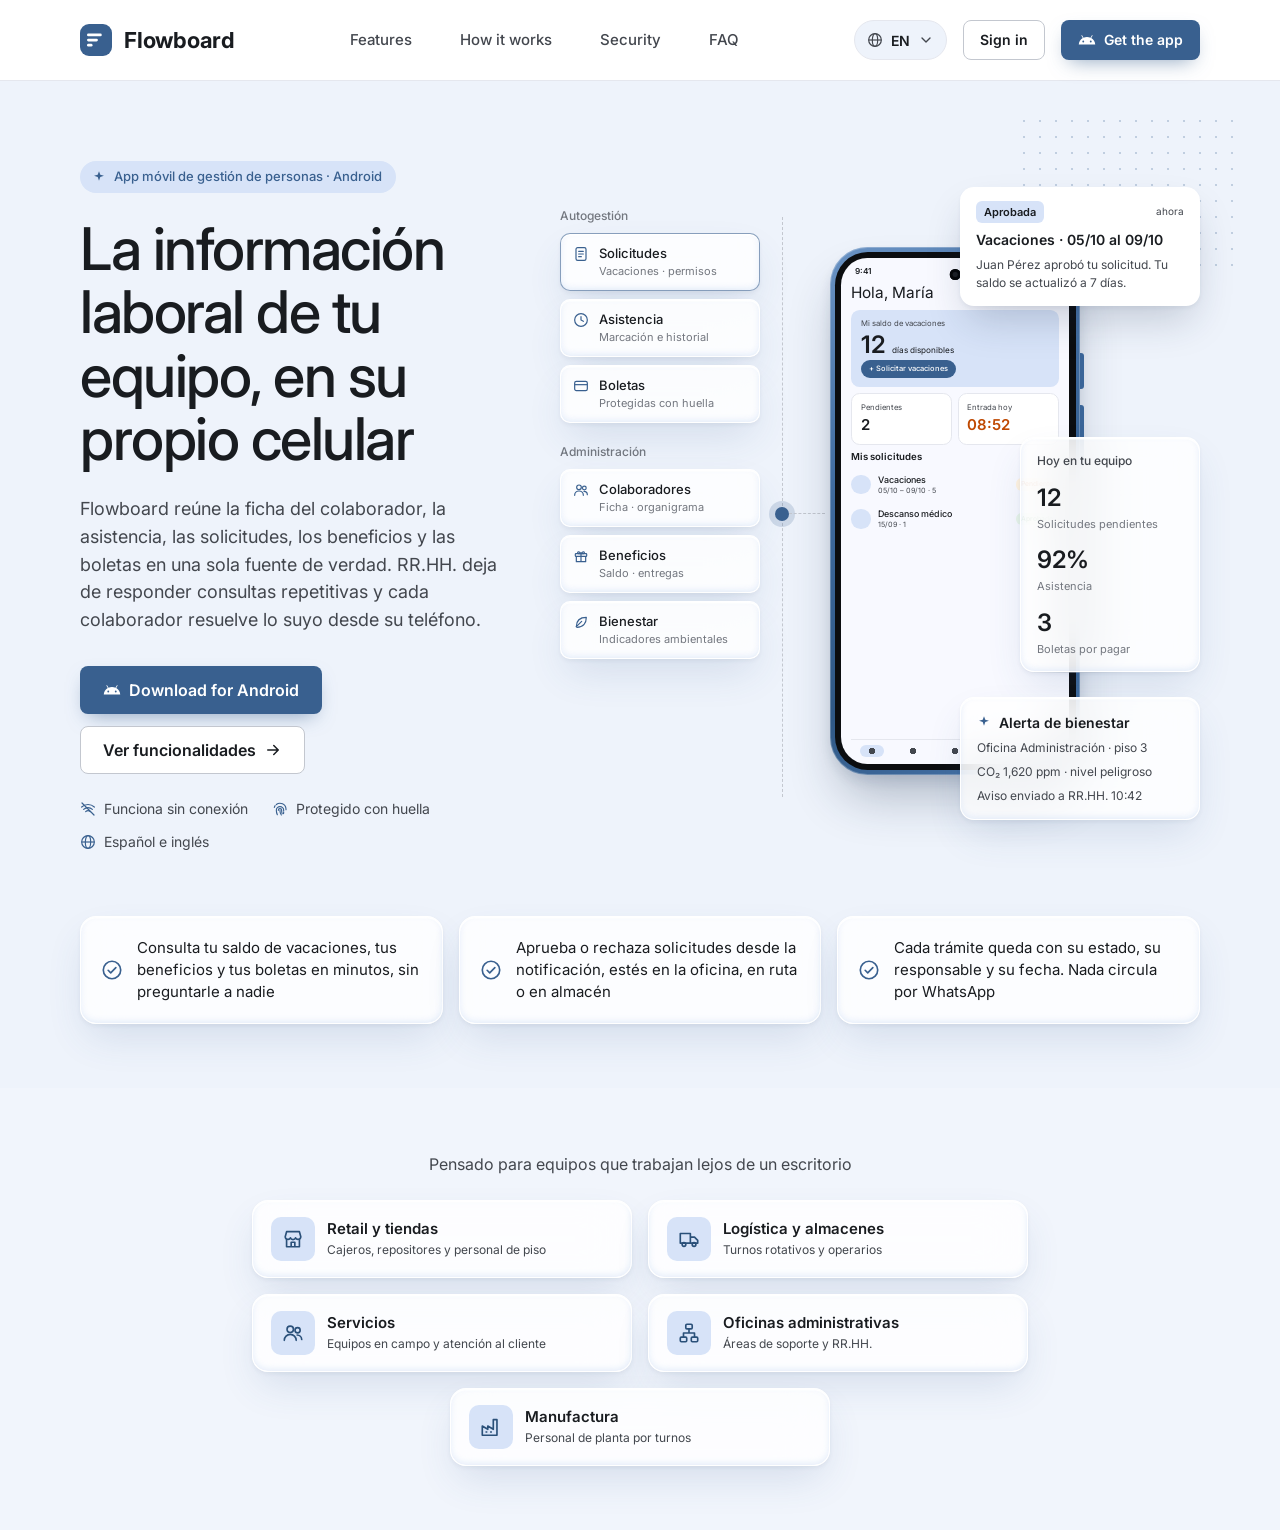
==== index.html @ 636a5487 "feat: add hero section with device mockup and target sectors" ====
<!DOCTYPE html>
<html lang="es-419">
<head>
  <meta charset="UTF-8">
  <meta name="viewport" content="width=device-width, initial-scale=1">
  <title>Flowboard, gestión de personas desde el celular de tu equipo</title>
  <meta name="description" content="Flowboard reúne la ficha del colaborador, la asistencia, las solicitudes, los beneficios y las boletas en una sola app móvil para RR.HH. y colaboradores.">
  <meta name="keywords" content="recursos humanos, gestión de colaboradores, control de asistencia, saldo de vacaciones, solicitudes laborales, autogestión del colaborador, Flowboard">
  <meta name="author" content="Performily">
  <meta name="robots" content="index, follow">
  <link rel="icon" href="assets/img/favicon.svg" type="image/svg+xml">

  <link rel="preconnect" href="https://fonts.googleapis.com">
  <link rel="preconnect" href="https://fonts.gstatic.com" crossorigin>
  <link href="https://fonts.googleapis.com/css2?family=Inter:wght@400;500;600;700&display=swap" rel="stylesheet">

  <link rel="stylesheet" href="assets/css/base.css">

  <link rel="stylesheet" href="assets/css/header.css">
  <link rel="stylesheet" href="assets/css/device.css">
  <link rel="stylesheet" href="assets/css/hero.css">
</head>
<body>
  <a class="skip-link" href="#main" data-i18n="a11y.skip">Saltar al contenido principal</a>

  <header class="site-header" id="top">
    <div class="container site-header__inner">
      <a class="brand" href="#top" data-i18n-attr="aria-label:header.homeLabel" aria-label="Flowboard, ir al inicio">
        <img src="assets/img/logo.svg" alt="" width="32" height="32">
        <span>Flowboard</span>
      </a>

      <nav class="main-nav" data-i18n-attr="aria-label:header.navLabel" aria-label="Navegación principal">
        <ul class="main-nav__list">
          <li><a href="#funcionalidades" data-i18n="nav.features">Funcionalidades</a></li>
          <li><a href="#como-funciona" data-i18n="nav.how">Cómo funciona</a></li>
          <li><a href="#seguridad" data-i18n="nav.security">Seguridad</a></li>
          <li><a href="#preguntas" data-i18n="nav.faq">Preguntas</a></li>
        </ul>
      </nav>

      <div class="site-header__actions">
        <div class="lang-select" data-lang-select>
          <button class="lang-select__trigger" type="button" aria-haspopup="true" aria-expanded="false" aria-controls="lang-menu" data-i18n-attr="aria-label:header.langLabel" aria-label="Cambiar idioma">
            <svg aria-hidden="true"><use href="#i-globe"></use></svg>
            <span data-lang-current>ES</span>
            <svg class="lang-select__chevron" aria-hidden="true"><use href="#i-chevron-down"></use></svg>
          </button>
          <ul class="lang-select__menu glass" id="lang-menu" role="menu" hidden>
            <li role="none">
              <button type="button" role="menuitemradio" aria-checked="true" data-set-lang="es">
                <span><strong>Español (Latinoamérica)</strong><small>es_419</small></span>
                <svg aria-hidden="true"><use href="#i-check"></use></svg>
              </button>
            </li>
            <li role="none">
              <button type="button" role="menuitemradio" aria-checked="false" data-set-lang="en">
                <span><strong>English (United States)</strong><small>en_US</small></span>
                <svg aria-hidden="true"><use href="#i-check"></use></svg>
              </button>
            </li>
          </ul>
        </div>
        <a class="btn btn--secondary btn--sm hide-mobile" href="#acceso" data-i18n="header.login">Iniciar sesión</a>
        <a class="btn btn--primary btn--sm hide-mobile" href="#descargar">
          <svg aria-hidden="true"><use href="#i-android"></use></svg>
          <span data-i18n="header.download">Descargar app</span>
        </a>
        <button class="menu-toggle" type="button" aria-expanded="false" aria-controls="mobile-menu" data-i18n-attr="aria-label:header.openMenu" aria-label="Abrir menú">
          <svg class="menu-toggle__open" aria-hidden="true"><use href="#i-menu"></use></svg>
          <svg class="menu-toggle__close" aria-hidden="true"><use href="#i-close"></use></svg>
        </button>
      </div>
    </div>

    <div class="mobile-menu" id="mobile-menu" hidden>
      <ul class="mobile-menu__list">
        <li><a href="#funcionalidades" data-i18n="nav.features">Funcionalidades</a></li>
        <li><a href="#como-funciona" data-i18n="nav.how">Cómo funciona</a></li>
        <li><a href="#seguridad" data-i18n="nav.security">Seguridad</a></li>
        <li><a href="#preguntas" data-i18n="nav.faq">Preguntas</a></li>
      </ul>
      <p class="mobile-menu__label" data-i18n="header.language">Idioma</p>
      <div class="lang-toggle" role="group" data-i18n-attr="aria-label:header.langLabel" aria-label="Cambiar idioma">
        <button type="button" data-set-lang="es" aria-pressed="true">Español</button>
        <button type="button" data-set-lang="en" aria-pressed="false">English</button>
      </div>
      <div class="mobile-menu__actions">
        <a class="btn btn--primary btn--block" href="#descargar">
          <svg aria-hidden="true"><use href="#i-android"></use></svg>
          <span data-i18n="hero.ctaDownload">Descargar para Android</span>
        </a>
        <a class="btn btn--secondary btn--block" href="#acceso" data-i18n="header.login">Iniciar sesión</a>
      </div>
    </div>
  </header>

  <main id="main" tabindex="-1">
    <section class="hero section section--blue" aria-labelledby="hero-title">
      <span class="dots hero__dots" aria-hidden="true"></span>
      <div class="container hero__grid">
        <div class="hero__copy">
          <span class="eyebrow">
            <svg aria-hidden="true"><use href="#i-sparkle"></use></svg>
            <span data-i18n="hero.eyebrow">App móvil de gestión de personas · Android</span>
          </span>
          <h1 class="title-xl" id="hero-title" data-i18n="hero.title">La información laboral de tu equipo, en su propio celular</h1>
          <p class="lead" data-i18n="hero.lead">Flowboard reúne la ficha del colaborador, la asistencia, las solicitudes, los beneficios y las boletas en una sola fuente de verdad. RR.HH. deja de responder consultas repetitivas y cada colaborador resuelve lo suyo desde su teléfono.</p>
          <div class="hero__actions" id="descargar">
            <a class="btn btn--primary" href="#acceso">
              <svg aria-hidden="true"><use href="#i-android"></use></svg>
              <span data-i18n="hero.ctaDownload">Descargar para Android</span>
            </a>
            <a class="btn btn--secondary" href="#funcionalidades">
              <span data-i18n="hero.ctaFeatures">Ver funcionalidades</span>
              <svg aria-hidden="true"><use href="#i-arrow"></use></svg>
            </a>
          </div>
          <ul class="hero__trust">
            <li><svg aria-hidden="true"><use href="#i-wifi"></use></svg><span data-i18n="hero.trustOffline">Funciona sin conexión</span></li>
            <li><svg aria-hidden="true"><use href="#i-fingerprint"></use></svg><span data-i18n="hero.trustBiometric">Protegido con huella</span></li>
            <li><svg aria-hidden="true"><use href="#i-globe"></use></svg><span data-i18n="hero.trustLang">Español e inglés</span></li>
          </ul>
        </div>

        <div class="hero__visual">
          <div class="hero__modules" aria-hidden="true">
            <p class="hero__modules-label" data-i18n="hero.modSelf">Autogestión</p>
            <div class="module-chip glass module-chip--active"><svg><use href="#i-request"></use></svg><span><strong data-i18n="mod.requests">Solicitudes</strong><small data-i18n="hero.modRequestsSub">Vacaciones · permisos</small></span></div>
            <div class="module-chip glass"><svg><use href="#i-clock"></use></svg><span><strong data-i18n="mod.attendance">Asistencia</strong><small data-i18n="hero.modAttendanceSub">Marcación e historial</small></span></div>
            <div class="module-chip glass"><svg><use href="#i-card"></use></svg><span><strong data-i18n="mod.payslips">Boletas</strong><small data-i18n="hero.modPayslipsSub">Protegidas con huella</small></span></div>
            <p class="hero__modules-label" data-i18n="hero.modAdmin">Administración</p>
            <div class="module-chip glass"><svg><use href="#i-people"></use></svg><span><strong data-i18n="mod.employees">Colaboradores</strong><small data-i18n="hero.modEmployeesSub">Ficha · organigrama</small></span></div>
            <div class="module-chip glass"><svg><use href="#i-gift"></use></svg><span><strong data-i18n="mod.benefits">Beneficios</strong><small data-i18n="hero.modBenefitsSub">Saldo · entregas</small></span></div>
            <div class="module-chip glass"><svg><use href="#i-leaf"></use></svg><span><strong data-i18n="mod.wellbeing">Bienestar</strong><small data-i18n="hero.modWellbeingSub">Indicadores ambientales</small></span></div>
          </div>

          <span class="hero__line" aria-hidden="true"><span class="hero__node"></span></span>

          <div class="hero__phone">
            <figure class="device" role="img" data-i18n-attr="aria-label:screen.homeAlt" aria-label="Pantalla de inicio del colaborador en Flowboard">
              <div class="device__screen" aria-hidden="true">
                <div class="app">
                  <div class="app__status"><span>9:41</span><span class="app__status-icons"></span></div>
                  <p class="app__title" data-i18n="screen.homeHello">Hola, María</p>
                  <div class="app__card app__card--tint">
                    <p class="app__label" data-i18n="screen.homeBalance">Mi saldo de vacaciones</p>
                    <p class="app__big">12 <small data-i18n="screen.homeDays">días disponibles</small></p>
                    <span class="app__btn">+ <span data-i18n="screen.homeRequest">Solicitar vacaciones</span></span>
                  </div>
                  <div class="app__grid2">
                    <div class="app__card"><p class="app__label" data-i18n="screen.homePending">Pendientes</p><p class="app__stat">2</p></div>
                    <div class="app__card"><p class="app__label" data-i18n="screen.homeCheckin">Entrada hoy</p><p class="app__stat app__stat--warn">08:52</p></div>
                  </div>
                  <p class="app__section" data-i18n="screen.homeMyRequests">Mis solicitudes</p>
                  <div class="app__item"><span class="app__avatar"></span><span class="app__item-text"><strong data-i18n="screen.vacation">Vacaciones</strong><small>05/10 – 09/10 · 5</small></span><span class="app__chip app__chip--pending" data-i18n="status.pending">Pendiente</span></div>
                  <div class="app__item"><span class="app__avatar"></span><span class="app__item-text"><strong data-i18n="screen.medical">Descanso médico</strong><small>15/09 · 1</small></span><span class="app__chip app__chip--approved" data-i18n="status.approved">Aprobado</span></div>
                  <div class="app__spacer"></div>
                  <div class="app__nav"><span class="is-active"></span><span></span><span></span><span></span><span></span></div>
                </div>
              </div>
            </figure>
          </div>

          <div class="float-card float-card--notif" aria-hidden="true">
            <div class="float-card__row"><span class="tag" data-i18n="status.approvedF">Aprobada</span><small data-i18n="hero.now">ahora</small></div>
            <strong data-i18n="hero.notifTitle">Vacaciones · 05/10 al 09/10</strong>
            <p data-i18n="hero.notifBody">Juan Pérez aprobó tu solicitud. Tu saldo se actualizó a 7 días.</p>
          </div>

          <div class="float-card float-card--team glass" aria-hidden="true">
            <p class="float-card__caption" data-i18n="hero.teamTitle">Hoy en tu equipo</p>
            <p><strong>12</strong><small data-i18n="hero.teamPending">Solicitudes pendientes</small></p>
            <p><strong>92%</strong><small data-i18n="hero.teamAttendance">Asistencia</small></p>
            <p><strong>3</strong><small data-i18n="hero.teamPayslips">Boletas por pagar</small></p>
          </div>

          <div class="float-card float-card--alert glass" aria-hidden="true">
            <p class="float-card__head"><svg><use href="#i-sparkle"></use></svg><strong data-i18n="hero.alertTitle">Alerta de bienestar</strong></p>
            <p data-i18n="hero.alert1">Oficina Administración · piso 3</p>
            <p data-i18n="hero.alert2">CO₂ 1,620 ppm · nivel peligroso</p>
            <p data-i18n="hero.alert3">Aviso enviado a RR.HH. 10:42</p>
          </div>
        </div>
      </div>

      <div class="container">
        <ul class="hero__highlights">
          <li class="glass"><svg aria-hidden="true"><use href="#i-check-circle"></use></svg><span data-i18n="hero.high1">Consulta tu saldo de vacaciones, tus beneficios y tus boletas en minutos, sin preguntarle a nadie</span></li>
          <li class="glass"><svg aria-hidden="true"><use href="#i-check-circle"></use></svg><span data-i18n="hero.high2">Aprueba o rechaza solicitudes desde la notificación, estés en la oficina, en ruta o en almacén</span></li>
          <li class="glass"><svg aria-hidden="true"><use href="#i-check-circle"></use></svg><span data-i18n="hero.high3">Cada trámite queda con su estado, su responsable y su fecha. Nada circula por WhatsApp</span></li>
        </ul>
      </div>
    </section>

    <section class="sectors section section--soft" aria-labelledby="sectors-title">
      <div class="container">
        <h2 class="sectors__title" id="sectors-title" data-i18n="sectors.title">Pensado para equipos que trabajan lejos de un escritorio</h2>
        <ul class="sectors__list">
          <li class="sector glass"><span class="icon-box"><svg aria-hidden="true"><use href="#i-store"></use></svg></span><span><strong data-i18n="sectors.retail">Retail y tiendas</strong><small data-i18n="sectors.retailSub">Cajeros, repositores y personal de piso</small></span></li>
          <li class="sector glass"><span class="icon-box"><svg aria-hidden="true"><use href="#i-truck"></use></svg></span><span><strong data-i18n="sectors.logistics">Logística y almacenes</strong><small data-i18n="sectors.logisticsSub">Turnos rotativos y operarios</small></span></li>
          <li class="sector glass"><span class="icon-box"><svg aria-hidden="true"><use href="#i-people"></use></svg></span><span><strong data-i18n="sectors.services">Servicios</strong><small data-i18n="sectors.servicesSub">Equipos en campo y atención al cliente</small></span></li>
          <li class="sector glass"><span class="icon-box"><svg aria-hidden="true"><use href="#i-org"></use></svg></span><span><strong data-i18n="sectors.offices">Oficinas administrativas</strong><small data-i18n="sectors.officesSub">Áreas de soporte y RR.HH.</small></span></li>
          <li class="sector glass"><span class="icon-box"><svg aria-hidden="true"><use href="#i-factory"></use></svg></span><span><strong data-i18n="sectors.manufacturing">Manufactura</strong><small data-i18n="sectors.manufacturingSub">Personal de planta por turnos</small></span></li>
        </ul>
      </div>
    </section>

  </main>

  <svg xmlns="http://www.w3.org/2000/svg" style="display:none">
    <symbol id="i-check" viewBox="0 0 24 24"><path d="M5 12.5l4.5 4.5L19 7.5" fill="none" stroke="currentColor" stroke-width="2.2" stroke-linecap="round" stroke-linejoin="round"/></symbol>
    <symbol id="i-check-circle" viewBox="0 0 24 24"><circle cx="12" cy="12" r="9.5" fill="none" stroke="currentColor" stroke-width="1.8"/><path d="M7.8 12.3l2.8 2.8 5.6-5.6" fill="none" stroke="currentColor" stroke-width="1.8" stroke-linecap="round" stroke-linejoin="round"/></symbol>
    <symbol id="i-x-circle" viewBox="0 0 24 24"><circle cx="12" cy="12" r="9.5" fill="none" stroke="currentColor" stroke-width="1.8"/><path d="M9 9l6 6M15 9l-6 6" fill="none" stroke="currentColor" stroke-width="1.8" stroke-linecap="round"/></symbol>
    <symbol id="i-arrow" viewBox="0 0 24 24"><path d="M5 12h14M13 6l6 6-6 6" fill="none" stroke="currentColor" stroke-width="2" stroke-linecap="round" stroke-linejoin="round"/></symbol>
    <symbol id="i-chevron-down" viewBox="0 0 24 24"><path d="M6 9l6 6 6-6" fill="none" stroke="currentColor" stroke-width="2" stroke-linecap="round" stroke-linejoin="round"/></symbol>
    <symbol id="i-globe" viewBox="0 0 24 24"><g fill="none" stroke="currentColor" stroke-width="1.8"><circle cx="12" cy="12" r="9.5"/><ellipse cx="12" cy="12" rx="4" ry="9.5"/><path d="M2.5 12h19"/></g></symbol>
    <symbol id="i-menu" viewBox="0 0 24 24"><path d="M4 7h16M4 12h16M4 17h16" fill="none" stroke="currentColor" stroke-width="2" stroke-linecap="round"/></symbol>
    <symbol id="i-close" viewBox="0 0 24 24"><path d="M6 6l12 12M18 6L6 18" fill="none" stroke="currentColor" stroke-width="2" stroke-linecap="round"/></symbol>
    <symbol id="i-android" viewBox="0 0 24 24"><path fill="currentColor" d="M17.6 9.48l1.84-3.18a.5.5 0 00-.87-.5l-1.86 3.22a11.4 11.4 0 00-9.42 0L5.43 5.8a.5.5 0 00-.87.5L6.4 9.48A10.8 10.8 0 001 18h22a10.8 10.8 0 00-5.4-8.52zM7 15.25a1.25 1.25 0 110-2.5 1.25 1.25 0 010 2.5zm10 0a1.25 1.25 0 110-2.5 1.25 1.25 0 010 2.5z"/></symbol>
    <symbol id="i-sparkle" viewBox="0 0 24 24"><path fill="currentColor" d="M12 2l2.2 6.3L20.5 10l-6.3 2.2L12 18.5l-2.2-6.3L3.5 10l6.3-1.7z"/></symbol>
    <symbol id="i-wifi" viewBox="0 0 24 24"><g fill="none" stroke="currentColor" stroke-width="1.8" stroke-linecap="round"><path d="M2.5 9a14 14 0 0119 0M5.5 12.5a9.5 9.5 0 0113 0M8.5 16a5 5 0 017 0"/><path d="M3 3l18 18"/></g></symbol>
    <symbol id="i-fingerprint" viewBox="0 0 24 24"><g fill="none" stroke="currentColor" stroke-width="1.7" stroke-linecap="round"><path d="M6.5 5.3A9 9 0 0121 12v1"/><path d="M3.5 9.5A9 9 0 014.7 7"/><path d="M8 20.5a14 14 0 01-1.5-6.5 5.5 5.5 0 0111 0v1"/><path d="M12 14v1.5a9 9 0 002 5.5"/><path d="M17.3 19a13 13 0 00.2-2.5"/><path d="M9.5 14a2.5 2.5 0 015 0v1a11 11 0 00.8 4"/></g></symbol>
    <symbol id="i-lock" viewBox="0 0 24 24"><g fill="none" stroke="currentColor" stroke-width="1.8"><rect x="4.5" y="10.5" width="15" height="10.5" rx="2.5"/><path d="M8 10.5V7.5a4 4 0 018 0v3"/></g></symbol>
    <symbol id="i-shield" viewBox="0 0 24 24"><g fill="none" stroke="currentColor" stroke-width="1.8" stroke-linejoin="round"><path d="M12 2.5l8 3v6c0 5-3.4 8.7-8 10-4.6-1.3-8-5-8-10v-6z"/><path d="M8.5 12l2.5 2.5 4.5-4.5" stroke-linecap="round"/></g></symbol>
    <symbol id="i-bell" viewBox="0 0 24 24"><g fill="none" stroke="currentColor" stroke-width="1.8" stroke-linecap="round"><path d="M6 16V11a6 6 0 0112 0v5l1.5 2h-15z" stroke-linejoin="round"/><path d="M10 20.5a2 2 0 004 0"/></g></symbol>
    <symbol id="i-clock" viewBox="0 0 24 24"><g fill="none" stroke="currentColor" stroke-width="1.8" stroke-linecap="round"><circle cx="12" cy="12" r="9.5"/><path d="M12 7v5l3.5 2"/></g></symbol>
    <symbol id="i-request" viewBox="0 0 24 24"><g fill="none" stroke="currentColor" stroke-width="1.8" stroke-linecap="round"><rect x="4.5" y="2.5" width="15" height="19" rx="2.5"/><path d="M8.5 8h7M8.5 12h7M8.5 16h4"/></g></symbol>
    <symbol id="i-card" viewBox="0 0 24 24"><g fill="none" stroke="currentColor" stroke-width="1.8"><rect x="2.5" y="5" width="19" height="14" rx="2.5"/><path d="M2.5 10h19"/></g></symbol>
    <symbol id="i-gift" viewBox="0 0 24 24"><g fill="none" stroke="currentColor" stroke-width="1.8" stroke-linejoin="round"><rect x="3.5" y="8.5" width="17" height="4" rx="1"/><path d="M5 12.5v8h14v-8M12 8.5v12M12 8.5C10 5 7 5 7 7s2.5 1.5 5 1.5c2.5 0 5 .5 5-1.5s-3-2-5 1.5"/></g></symbol>
    <symbol id="i-people" viewBox="0 0 24 24"><g fill="none" stroke="currentColor" stroke-width="1.8" stroke-linecap="round"><circle cx="9" cy="8" r="3.5"/><path d="M2.5 20a6.5 6.5 0 0113 0"/><circle cx="17" cy="9" r="2.8"/><path d="M16.5 14.2A5 5 0 0121.5 19"/></g></symbol>
    <symbol id="i-org" viewBox="0 0 24 24"><g fill="none" stroke="currentColor" stroke-width="1.8" stroke-linejoin="round"><rect x="8.5" y="2.5" width="7" height="5" rx="1.2"/><rect x="2.5" y="16.5" width="7" height="5" rx="1.2"/><rect x="14.5" y="16.5" width="7" height="5" rx="1.2"/><path d="M12 7.5v4.5M6 16.5V12h12v4.5"/></g></symbol>
    <symbol id="i-leaf" viewBox="0 0 24 24"><g fill="none" stroke="currentColor" stroke-width="1.8" stroke-linecap="round" stroke-linejoin="round"><path d="M5 19c0-9 5.5-14 15-14 0 9.5-5 15-14 15"/><path d="M5 19l8-8"/></g></symbol>
    <symbol id="i-store" viewBox="0 0 24 24"><g fill="none" stroke="currentColor" stroke-width="1.8" stroke-linejoin="round"><path d="M3.5 9.5L5 4h14l1.5 5.5a3 3 0 01-5.7 1.2 3 3 0 01-5.6 0A3 3 0 013.5 9.5z"/><path d="M5 12v8.5h14V12M10 20.5v-5h4v5"/></g></symbol>
    <symbol id="i-truck" viewBox="0 0 24 24"><g fill="none" stroke="currentColor" stroke-width="1.8" stroke-linejoin="round"><path d="M2.5 6h11v10.5h-11zM13.5 10h4.5l3.5 3.5v3h-8z"/><circle cx="6.5" cy="18" r="2"/><circle cx="17.5" cy="18" r="2"/></g></symbol>
    <symbol id="i-factory" viewBox="0 0 24 24"><g fill="none" stroke="currentColor" stroke-width="1.8" stroke-linejoin="round"><path d="M2.5 21V11l6 3.5V11l6 3.5V4h4v17z"/><path d="M6 17.5h2M11 17.5h2"/></g></symbol>
    <symbol id="i-plug" viewBox="0 0 24 24"><g fill="none" stroke="currentColor" stroke-width="1.8" stroke-linecap="round"><path d="M9 2.5v5M15 2.5v5M6.5 7.5h11v3a5.5 5.5 0 01-11 0zM12 16v5.5"/></g></symbol>
    <symbol id="i-calendar" viewBox="0 0 24 24"><g fill="none" stroke="currentColor" stroke-width="1.8" stroke-linecap="round"><rect x="3.5" y="4.5" width="17" height="16" rx="2.5"/><path d="M3.5 9.5h17M8 2.5v4M16 2.5v4"/></g></symbol>
    <symbol id="i-star" viewBox="0 0 24 24"><path fill="currentColor" d="M12 2.8l2.8 5.9 6.4.8-4.7 4.4 1.2 6.4L12 17.2l-5.7 3.1 1.2-6.4L2.8 9.5l6.4-.8z"/></symbol>
  </svg>

  <script src="assets/js/i18n.js"></script>
  <script src="assets/i18n/common.i18n.js"></script>
  <script src="assets/js/main.js"></script>
  <script src="assets/i18n/screens.i18n.js"></script>
  <script src="assets/i18n/hero.i18n.js"></script>
</body>
</html>
---- assets/css/base.css ----
:root {

  --color-primary: #39608F;
  --color-primary-dark: #2A5079;
  --color-primary-light: #D7E3F8;
  --color-accent: #D3C0D8;


  --color-text: #191C20;
  --color-text-2: #43474E;
  --color-text-3: #73777F;
  --color-on-primary: #FFFFFF;


  --color-bg: #FFFFFF;
  --color-surface: #F8F9FF;
  --color-bg-soft: #F1F5FC;
  --color-bg-blue: #EEF3FB;
  --color-bg-blue-2: #E3ECF9;
  --color-divider: #E5E7EE;
  --color-outline: #C3C7CF;

  --color-pending: #BF4800;
  --color-pending-bg: #FFF3E0;
  --color-approved: #2E7D32;
  --color-approved-bg: #E8F5E9;
  --color-rejected: #C62828;
  --color-rejected-bg: #FFEBEE;


  --font-family: "Inter", system-ui, -apple-system, "Segoe UI", Roboto, sans-serif;


  --space-1: 8px;
  --space-2: 16px;
  --space-3: 24px;
  --space-4: 32px;
  --space-5: 40px;
  --space-6: 48px;
  --space-8: 64px;
  --space-10: 80px;
  --space-14: 112px;

  --radius-sm: 8px;
  --radius-md: 12px;
  --radius-lg: 16px;
  --radius-xl: 24px;
  --radius-pill: 999px;

  --shadow-soft: 0 2px 4px rgba(26, 46, 77, 0.06), 0 12px 32px -8px rgba(57, 96, 143, 0.14);
  --shadow-glass:
    inset 0 1.5px 0 rgba(255, 255, 255, 0.9),
    inset 0 -2px 6px rgba(214, 227, 247, 0.6),
    0 2px 4px rgba(26, 46, 77, 0.06),
    0 18px 40px -8px rgba(57, 96, 143, 0.16);
  --shadow-glass-strong:
    inset 0 1.5px 0 rgba(255, 255, 255, 0.9),
    inset 0 -2px 6px rgba(214, 227, 247, 0.6),
    0 2px 4px rgba(26, 46, 77, 0.06),
    0 28px 56px -6px rgba(57, 96, 143, 0.24);

  --container: 1200px;
  --header-height: 80px;
  --focus-ring: 0 0 0 3px var(--color-bg), 0 0 0 6px var(--color-primary);
}

*,
*::before,
*::after { box-sizing: border-box; }

html {
  scroll-behavior: smooth;
  scroll-padding-top: calc(var(--header-height) + 16px);
  -webkit-text-size-adjust: 100%;
}

body {
  margin: 0;
  font-family: var(--font-family);
  font-size: 16px;
  line-height: 1.5;
  color: var(--color-text);
  background: var(--color-bg);
  -webkit-font-smoothing: antialiased;
}

img, svg { display: block; max-width: 100%; }
a { color: inherit; text-decoration: none; }
button { font: inherit; color: inherit; cursor: pointer; }
h1, h2, h3, h4, p { margin: 0; }
ul { margin: 0; padding: 0; list-style: none; }

:focus-visible {
  outline: none;
  box-shadow: var(--focus-ring);
  border-radius: var(--radius-sm);
}

@media (prefers-reduced-motion: reduce) {
  html { scroll-behavior: auto; }
  *, *::before, *::after { animation: none !important; transition: none !important; }
}

.visually-hidden {
  position: absolute !important;
  width: 1px; height: 1px;
  padding: 0; margin: -1px;
  overflow: hidden; clip: rect(0 0 0 0);
  white-space: nowrap; border: 0;
}


.skip-link {
  position: fixed;
  top: 12px;
  left: 16px;
  z-index: 1000;
  padding: 10px 16px;
  border-radius: var(--radius-sm);
  background: var(--color-primary-light);
  color: var(--color-text);
  font-weight: 600;
  font-size: 14px;
  transform: translateY(-160%);
  transition: transform 0.2s ease;
}
.skip-link:focus { transform: translateY(0); }

.container {
  width: 100%;
  max-width: calc(var(--container) + 2 * var(--space-10));
  margin-inline: auto;
  padding-inline: var(--space-10);
}

.section {
  position: relative;
  padding-block: var(--space-14);
  overflow: hidden;
}
.section--white { background: var(--color-bg); }
.section--soft { background: var(--color-bg-soft); }
.section--blue { background: var(--color-bg-blue); }
.section--blue-2 { background: var(--color-bg-blue-2); }

.section-head {
  display: flex;
  flex-direction: column;
  gap: var(--space-2);
  max-width: 760px;
  margin-bottom: var(--space-6);
}
.section-head--center {
  align-items: center;
  text-align: center;
  margin-inline: auto;
}
.section-head--row {
  max-width: none;
  flex-direction: row;
  align-items: flex-end;
  justify-content: space-between;
  gap: var(--space-4);
}

.title-xl {
  font-size: clamp(36px, 4.6vw, 60px);
  line-height: 1.08;
  letter-spacing: -0.025em;
  font-weight: 500;
}
.title-lg {
  font-size: clamp(30px, 3.4vw, 48px);
  line-height: 1.12;
  letter-spacing: -0.02em;
  font-weight: 500;
}
.title-md {
  font-size: clamp(26px, 2.8vw, 40px);
  line-height: 1.15;
  letter-spacing: -0.015em;
  font-weight: 500;
}
.lead {
  font-size: 18px;
  line-height: 1.55;
  color: var(--color-text-2);
}
.text-muted { color: var(--color-text-2); }
.text-small { font-size: 14px; }

.eyebrow {
  display: inline-flex;
  align-items: center;
  gap: 8px;
  width: fit-content;
  padding: 6px 14px 6px 12px;
  border-radius: var(--radius-pill);
  background: var(--color-primary-light);
  color: var(--color-primary);
  font-size: 13px;
  font-weight: 500;
}
.eyebrow svg { width: 14px; height: 14px; }

.btn {
  display: inline-flex;
  align-items: center;
  justify-content: center;
  gap: 8px;
  min-height: 48px;
  padding: 12px 22px;
  border: 1px solid transparent;
  border-radius: var(--radius-sm);
  font-size: 16px;
  font-weight: 600;
  line-height: 1;
  white-space: nowrap;
  transition: background-color 0.2s ease, box-shadow 0.2s ease, transform 0.2s ease;
}
.btn svg { width: 18px; height: 18px; flex-shrink: 0; }
.btn:hover { transform: translateY(-1px); }

.btn--primary {
  background: var(--color-primary);
  color: var(--color-on-primary);
  box-shadow: 0 8px 20px -8px rgba(57, 96, 143, 0.6);
}
.btn--primary:hover { background: var(--color-primary-dark); }

.btn--secondary {
  background: var(--color-bg);
  color: var(--color-text);
  border-color: var(--color-outline);
}
.btn--secondary:hover { border-color: var(--color-primary); color: var(--color-primary); }

.btn--sm {
  min-height: 40px;
  padding: 8px 16px;
  font-size: 14px;
}
.btn--block { width: 100%; }

.glass {
  background: rgba(255, 255, 255, 0.82);
  border: 1.5px solid rgba(255, 255, 255, 0.95);
  border-radius: var(--radius-lg);
  box-shadow: var(--shadow-glass);
  -webkit-backdrop-filter: blur(24px);
  backdrop-filter: blur(24px);
}
.glass--strong { box-shadow: var(--shadow-glass-strong); }
.glass--highlight { border-color: rgba(57, 96, 143, 0.55); }

.dots {
  position: absolute;
  width: 224px;
  height: 160px;
  background-image: radial-gradient(rgba(57, 96, 143, 0.25) 1.5px, transparent 1.5px);
  background-size: 16px 16px;
  pointer-events: none;
}

.icon-box {
  display: grid;
  place-items: center;
  flex-shrink: 0;
  width: 44px;
  height: 44px;
  border-radius: 10px;
  background: var(--color-primary-light);
  color: var(--color-primary-dark);
}
.icon-box svg { width: 22px; height: 22px; }

.check-list { display: grid; gap: 12px; }
.check-list li {
  display: flex;
  gap: 12px;
  align-items: flex-start;
  color: var(--color-text-2);
}
.check-list svg {
  width: 20px;
  height: 20px;
  flex-shrink: 0;
  margin-top: 2px;
  color: var(--color-primary);
}

/* ---------- Responsive ---------- */
@media (max-width: 1023px) {
  :root { --header-height: 64px; }
  .container { padding-inline: var(--space-3); }
  .section { padding-block: var(--space-10); }
  .section-head--row { flex-direction: column; align-items: flex-start; }
}

@media (max-width: 599px) {
  .container { padding-inline: var(--space-2); }
  .section { padding-block: var(--space-6); }
  .section-head { margin-bottom: var(--space-4); }
  .lead { font-size: 16px; }
}
---- assets/css/header.css ----
/* ==========================================================================
   header.css — barra superior, selector de idioma y menú móvil
   Rama: feature/landing-header-navbar · US53 · US55 · US57
   ========================================================================== */

.site-header {
  position: sticky;
  top: 0;
  z-index: 100;
  background: rgba(255, 255, 255, 0.86);
  -webkit-backdrop-filter: blur(20px);
  backdrop-filter: blur(20px);
  border-bottom: 1px solid var(--color-divider);
  transition: box-shadow 0.2s ease;
}
.site-header.is-scrolled { box-shadow: 0 8px 24px -12px rgba(26, 46, 77, 0.18); }

.site-header__inner {
  display: flex;
  align-items: center;
  justify-content: space-between;
  gap: var(--space-4);
  height: var(--header-height);
}

/* Marca */
.brand {
  display: inline-flex;
  align-items: center;
  gap: 12px;
  font-size: 22px;
  font-weight: 700;
  letter-spacing: -0.01em;
  color: var(--color-text);
}
.brand img { width: 32px; height: 32px; }

/* Navegación */
.main-nav__list {
  display: flex;
  align-items: center;
  gap: 44px;
}
.main-nav__list a {
  position: relative;
  display: inline-block;
  padding: 6px 2px;
  font-size: 15px;
  font-weight: 500;
  color: var(--color-text-2);
  transition: color 0.2s ease;
}
.main-nav__list a::after {
  content: "";
  position: absolute;
  left: 2px;
  right: 2px;
  bottom: -2px;
  height: 2px;
  border-radius: 2px;
  background: var(--color-primary);
  transform: scaleX(0);
  transition: transform 0.2s ease;
}
.main-nav__list a:hover { color: var(--color-primary); }
.main-nav__list a:hover::after { transform: scaleX(1); }

.site-header__actions {
  display: flex;
  align-items: center;
  gap: 16px;
}

/* Selector de idioma */
.lang-select { position: relative; }

.lang-select__trigger {
  display: inline-flex;
  align-items: center;
  gap: 8px;
  min-height: 40px;
  padding: 6px 12px;
  border: 1px solid var(--color-divider);
  border-radius: var(--radius-pill);
  background: var(--color-bg-blue);
  font-size: 14px;
  font-weight: 600;
}
.lang-select__trigger svg { width: 16px; height: 16px; color: var(--color-text-2); }
.lang-select__trigger[aria-expanded="true"] { border-color: var(--color-primary); }
.lang-select__trigger[aria-expanded="true"] .lang-select__chevron { transform: rotate(180deg); }
.lang-select__chevron { transition: transform 0.2s ease; }

.lang-select__menu {
  position: absolute;
  top: calc(100% + 10px);
  right: 0;
  width: 240px;
  padding: 6px;
  border-radius: var(--radius-md);
}
.lang-select__menu button {
  display: flex;
  align-items: center;
  justify-content: space-between;
  width: 100%;
  padding: 10px 12px;
  border: 0;
  border-radius: var(--radius-sm);
  background: transparent;
  text-align: left;
}
.lang-select__menu button:hover,
.lang-select__menu button[aria-checked="true"] { background: var(--color-bg-blue); }
.lang-select__menu strong { display: block; font-size: 14px; font-weight: 500; }
.lang-select__menu small { font-size: 12px; color: var(--color-text-3); }
.lang-select__menu svg { width: 16px; height: 16px; color: var(--color-primary); visibility: hidden; }
.lang-select__menu button[aria-checked="true"] svg { visibility: visible; }

/* Botón de menú (solo móvil) */
.menu-toggle {
  display: none;
  place-items: center;
  width: 48px;
  height: 48px;
  border: 0;
  border-radius: var(--radius-sm);
  background: transparent;
}
.menu-toggle svg { width: 24px; height: 24px; }
.menu-toggle__close { display: none; }
.menu-toggle[aria-expanded="true"] .menu-toggle__open { display: none; }
.menu-toggle[aria-expanded="true"] .menu-toggle__close { display: block; }

/* Menú móvil */
.mobile-menu {
  padding: var(--space-1) var(--space-3) var(--space-3);
  border-top: 1px solid var(--color-divider);
  background: var(--color-bg);
}
.mobile-menu__list a {
  display: flex;
  justify-content: space-between;
  padding: 18px 0;
  border-bottom: 1px solid var(--color-divider);
  font-size: 18px;
  font-weight: 500;
}
.mobile-menu__label {
  margin: var(--space-3) 0 var(--space-1);
  font-size: 13px;
  color: var(--color-text-3);
}
.mobile-menu__actions {
  display: grid;
  gap: 12px;
  margin-top: var(--space-3);
}

/* Interruptor de idioma (menú móvil y footer) */
.lang-toggle {
  display: inline-flex;
  padding: 3px;
  border: 1px solid var(--color-divider);
  border-radius: var(--radius-sm);
  background: var(--color-bg);
}
.mobile-menu .lang-toggle { display: flex; }
.lang-toggle button {
  flex: 1;
  min-height: 40px;
  padding: 8px 16px;
  border: 0;
  border-radius: 6px;
  background: transparent;
  font-size: 14px;
  font-weight: 500;
  color: var(--color-text-2);
}
.lang-toggle button[aria-pressed="true"] {
  background: var(--color-primary-light);
  color: var(--color-text);
}

/* Responsive */
@media (max-width: 1023px) {
  .main-nav,
  .hide-mobile { display: none; }
  .menu-toggle { display: grid; }
  .site-header__actions { gap: 8px; }
  .brand { font-size: 20px; }
  .brand img { width: 28px; height: 28px; }
}

@media (min-width: 1024px) {
  .mobile-menu { display: none !important; }
}
---- assets/css/device.css ----
.device {
  --device-w: 260px;
  position: relative;
  flex-shrink: 0;
  width: var(--device-w);
  aspect-ratio: 379 / 800;
  margin: 0;
  padding: 1.8%;
  border-radius: 15% / 7.1%;
  background: linear-gradient(150deg, #6A93C4 0%, #3E6A9E 38%, #2F5886 70%, #4C79AE 100%);
  box-shadow:
    inset 0 0 0 1px rgba(255, 255, 255, 0.25),
    0 6px 12px rgba(26, 46, 77, 0.10),
    0 30px 50px -10px rgba(26, 46, 77, 0.30);
  container-type: inline-size;
}
.device--sm { --device-w: 210px; }
.device--lg { --device-w: 290px; }

.device::before,
.device::after {
  content: "";
  position: absolute;
  right: -1.6%;
  width: 1.6%;
  border-radius: 0 3px 3px 0;
  background: #3A6598;
}
.device::before { top: 20%; height: 7%; }
.device::after { top: 30%; height: 12%; }

.device__screen {
  position: relative;
  height: 100%;
  padding: 2.6%;
  border-radius: 13.6% / 6.4%;
  background: #0B0D10;
}
.device__screen::after {
  content: "";
  position: absolute;
  top: 3.4%;
  left: 50%;
  width: 4.4cqw;
  height: 4.4cqw;
  border-radius: 50%;
  background: #1C1F24;
  box-shadow: inset 0 0 0 1.2cqw #050608;
  transform: translateX(-50%);
  z-index: 2;
}

.app {
  display: flex;
  flex-direction: column;
  gap: 2.8cqw;
  height: 100%;
  padding: 3.4cqw 4.4cqw 3cqw;
  overflow: hidden;
  border-radius: 11.5% / 5.4%;
  background: #F8F9FF;
  color: #191C20;
  font-size: 3.8cqw;
  line-height: 1.3;
  text-align: left;
}
.app p { margin: 0; }

.app__status {
  display: flex;
  justify-content: space-between;
  align-items: center;
  padding: 0 1.5cqw;
  font-size: 3.4cqw;
  font-weight: 600;
}
.app__status-icons {
  width: 9cqw;
  height: 2.8cqw;
  border-radius: 1cqw;
  background: linear-gradient(90deg, #43474E 0 30%, transparent 30% 38%, #43474E 38% 62%, transparent 62% 70%, #43474E 70%);
}

.app__title { margin-top: 1.5cqw; font-size: 6.4cqw; font-weight: 400; }
.app__section { margin-top: 1cqw; font-size: 4cqw; font-weight: 600; }
.app__label { font-size: 3.2cqw; color: #43474E; }
.app__muted { font-size: 3.2cqw; color: #43474E; }

.app__card {
  display: flex;
  flex-direction: column;
  gap: 1.4cqw;
  padding: 3.4cqw;
  border: 1px solid #E5E7EE;
  border-radius: 3.6cqw;
  background: #FFFFFF;
}
.app__card--tint { border-color: transparent; background: #D7E3F8; }
.app__card--muted { border-color: transparent; background: #ECEEF4; color: #43474E; font-size: 3.2cqw; }
.app__card--center { align-items: center; text-align: center; padding-block: 5cqw; }

.app__big { font-size: 10cqw; font-weight: 600; line-height: 1; }
.app__big small { font-size: 3.4cqw; font-weight: 400; }
.app__big--primary { font-size: 7cqw; color: #39608F; }
.app__stat { font-size: 6.2cqw; font-weight: 600; }
.app__stat--warn { color: #BF4800; }

.app__grid2 { display: grid; grid-template-columns: 1fr 1fr; gap: 2.4cqw; }

.app__btn {
  display: inline-flex;
  align-items: center;
  justify-content: center;
  gap: 1cqw;
  width: fit-content;
  padding: 1.6cqw 3.4cqw;
  border-radius: 5cqw;
  background: #39608F;
  color: #FFFFFF;
  font-size: 3.1cqw;
  font-weight: 500;
}
.app__btn--outline { background: transparent; border: 1px solid #73777F; color: #39608F; }

.app__actions { display: flex; justify-content: flex-end; gap: 2cqw; }

.app__item {
  display: flex;
  align-items: center;
  gap: 3cqw;
  padding-block: 1.4cqw;
}
.app__item--flat { padding: 0; }
.app__avatar {
  flex-shrink: 0;
  width: 8cqw;
  height: 8cqw;
  border-radius: 50%;
  background: #D7E3F8;
}
.app__item-text { display: flex; flex-direction: column; flex: 1; min-width: 0; }
.app__item-text strong { font-size: 3.7cqw; font-weight: 500; white-space: nowrap; overflow: hidden; text-overflow: ellipsis; }
.app__item-text small { font-size: 3cqw; color: #43474E; white-space: nowrap; overflow: hidden; text-overflow: ellipsis; }

.app__chip {
  flex-shrink: 0;
  padding: 0.8cqw 2.2cqw;
  border-radius: 2.4cqw;
  font-size: 2.8cqw;
  font-weight: 500;
}
.app__chip--pending { background: #FFF3E0; color: #BF4800; }
.app__chip--approved { background: #E8F5E9; color: #2E7D32; }

.app__segmented {
  display: grid;
  grid-template-columns: 1fr 1fr;
  border: 1px solid #73777F;
  border-radius: 5cqw;
  overflow: hidden;
  font-size: 3.1cqw;
  font-weight: 500;
  text-align: center;
}
.app__segmented span { padding: 1.6cqw; }
.app__segmented .is-active { background: #D7E3F8; }

.app__bar {
  display: grid;
  grid-template-columns: 22cqw 1fr;
  align-items: center;
  gap: 2cqw;
  font-size: 3cqw;
  color: #43474E;
}
.app__bar span,
.app__progress {
  position: relative;
  height: 1.8cqw;
  border-radius: 1cqw;
  background: #ECEEF4;
  overflow: hidden;
}
.app__bar span::after,
.app__progress span {
  content: "";
  position: absolute;
  inset: 0 auto 0 0;
  width: var(--v, 50%);
  border-radius: 1cqw;
  background: #39608F;
}
.app__progress span { display: block; }

.app__lock {
  display: grid;
  place-items: center;
  width: 14cqw;
  height: 14cqw;
  border-radius: 50%;
  background: #D7E3F8;
  color: #39608F;
}
.app__lock svg { width: 6cqw; height: 6cqw; }

.app__spacer { flex: 1; }

.app__nav {
  display: flex;
  justify-content: space-around;
  padding-top: 2cqw;
  border-top: 1px solid #E5E7EE;
}
.app__nav span {
  width: 10cqw;
  height: 5cqw;
  border-radius: 3cqw;
  background:
    radial-gradient(circle, #43474E 0 1.3cqw, transparent 1.4cqw) center / 100% 100% no-repeat;
}
.app__nav .is-active { background-color: #D7E3F8; }
---- assets/css/hero.css ----
.hero { padding-block: var(--space-10) var(--space-8); }

.hero__dots { top: 32px; right: 40px; }

.hero__grid {
  display: grid;
  grid-template-columns: minmax(0, 1fr) minmax(0, 640px);
  align-items: center;
  gap: var(--space-5);
}

.hero__copy {
  display: flex;
  flex-direction: column;
  gap: var(--space-3);
  max-width: 580px;
}

.hero__actions {
  display: flex;
  flex-wrap: wrap;
  gap: 12px;
  margin-top: var(--space-1);
}

.hero__trust {
  display: flex;
  flex-wrap: wrap;
  gap: 12px 24px;
  font-size: 14px;
  color: var(--color-text-2);
}
.hero__trust li { display: inline-flex; align-items: center; gap: 8px; }
.hero__trust svg { width: 16px; height: 16px; color: var(--color-primary); }

.hero__visual {
  position: relative;
  height: 640px;
}

.hero__modules {
  position: absolute;
  top: 20px;
  left: 0;
  display: flex;
  flex-direction: column;
  gap: 8px;
  width: 200px;
}
.hero__modules-label {
  margin-top: 12px;
  font-size: 12px;
  font-weight: 500;
  color: var(--color-text-3);
}
.hero__modules-label:first-child { margin-top: 0; }

.module-chip {
  display: flex;
  align-items: flex-start;
  gap: 10px;
  padding: 10px 12px;
  border-radius: 10px;
}
.module-chip svg { width: 16px; height: 16px; margin-top: 2px; color: var(--color-primary); flex-shrink: 0; }
.module-chip strong { display: block; font-size: 13px; font-weight: 500; }
.module-chip small { display: block; font-size: 11px; color: var(--color-text-3); }
.module-chip--active { border-color: rgba(57, 96, 143, 0.6); }

.hero__line {
  position: absolute;
  top: 30px;
  bottom: 30px;
  left: 222px;
  border-left: 1.5px dashed var(--color-outline);
}
.hero__node {
  position: absolute;
  top: 50%;
  left: -8px;
  width: 14px;
  height: 14px;
  border-radius: 50%;
  background: var(--color-primary);
  box-shadow: 0 0 0 6px rgba(57, 96, 143, 0.18);
}
.hero__node::after {
  content: "";
  position: absolute;
  top: 6px;
  left: 14px;
  width: 36px;
  border-top: 1.5px dashed var(--color-outline);
}

.hero__phone {
  position: absolute;
  top: 60px;
  left: 270px;
}
.hero__phone .device { --device-w: 250px; }

.float-card {
  position: absolute;
  display: flex;
  flex-direction: column;
  gap: 6px;
  padding: 14px 16px;
  border-radius: 14px;
  font-size: 12px;
  color: var(--color-text-2);
  z-index: 2;
}
.float-card strong { color: var(--color-text); font-size: 14px; font-weight: 600; }
.float-card p { margin: 0; }
.float-card__row { display: flex; justify-content: space-between; align-items: center; }
.float-card__head { display: flex; align-items: center; gap: 8px; }
.float-card__head svg { width: 14px; height: 14px; color: var(--color-primary); }
.float-card__caption { font-weight: 500; }
.float-card__big { font-size: 26px !important; letter-spacing: -0.02em; }

.float-card--white,
.float-card--notif {
  background: #FFFFFF;
  box-shadow: 0 2px 4px rgba(26, 46, 77, 0.06), 0 20px 40px -8px rgba(26, 46, 77, 0.22);
}

.float-card--notif { top: 0; right: 0; width: 240px; }
.float-card--team { top: 250px; right: 0; width: 180px; gap: 10px; }
.float-card--team p { display: flex; flex-direction: column; }
.float-card--team strong { font-size: 24px; }
.float-card--team small { font-size: 11px; color: var(--color-text-3); }
.float-card--alert { top: 510px; right: 0; width: 240px; }

.tag {
  padding: 3px 8px;
  border-radius: 6px;
  background: var(--color-primary-light);
  color: var(--color-text);
  font-size: 11px;
  font-weight: 600;
}

.hero__highlights {
  display: grid;
  grid-template-columns: repeat(3, 1fr);
  gap: var(--space-2);
  margin-top: var(--space-8);
}
.hero__highlights li {
  display: flex;
  align-items: center;
  gap: 14px;
  padding: 20px;
  font-size: 15px;
  line-height: 1.45;
}
.hero__highlights svg { width: 22px; height: 22px; flex-shrink: 0; color: var(--color-primary); }

.sectors { padding-block: var(--space-8); }
.sectors__title {
  margin-bottom: var(--space-3);
  font-size: 16px;
  font-weight: 400;
  text-align: center;
  color: var(--color-text-2);
}
.sectors__list {
  display: flex;
  flex-wrap: wrap;
  justify-content: center;
  gap: var(--space-2);
}
.sector {
  display: flex;
  align-items: center;
  gap: 12px;
  flex: 0 1 380px;
  padding: 16px 18px;
}
.sector strong { display: block; font-size: 15px; font-weight: 600; }
.sector small { display: block; font-size: 12px; color: var(--color-text-2); }

@media (max-width: 1199px) {
  .hero__grid { grid-template-columns: 1fr; }
  .hero__copy { max-width: 680px; }
  .hero__visual { width: 100%; max-width: 640px; margin-inline: auto; }
}

@media (max-width: 767px) {
  .hero { padding-top: var(--space-5); }
  .hero__visual { height: 560px; }
  .hero__modules,
  .hero__line,
  .float-card--team,
  .float-card--alert { display: none; }
  .hero__phone { left: 50%; top: 40px; transform: translateX(-50%); }
  .hero__phone .device { --device-w: 230px; }
  .float-card--notif { top: 0; right: 0; width: 200px; }
  .hero__highlights { grid-template-columns: 1fr; margin-top: var(--space-4); }
  .hero__actions .btn { flex: 1 1 100%; }
  .sector { flex-basis: 100%; }
}
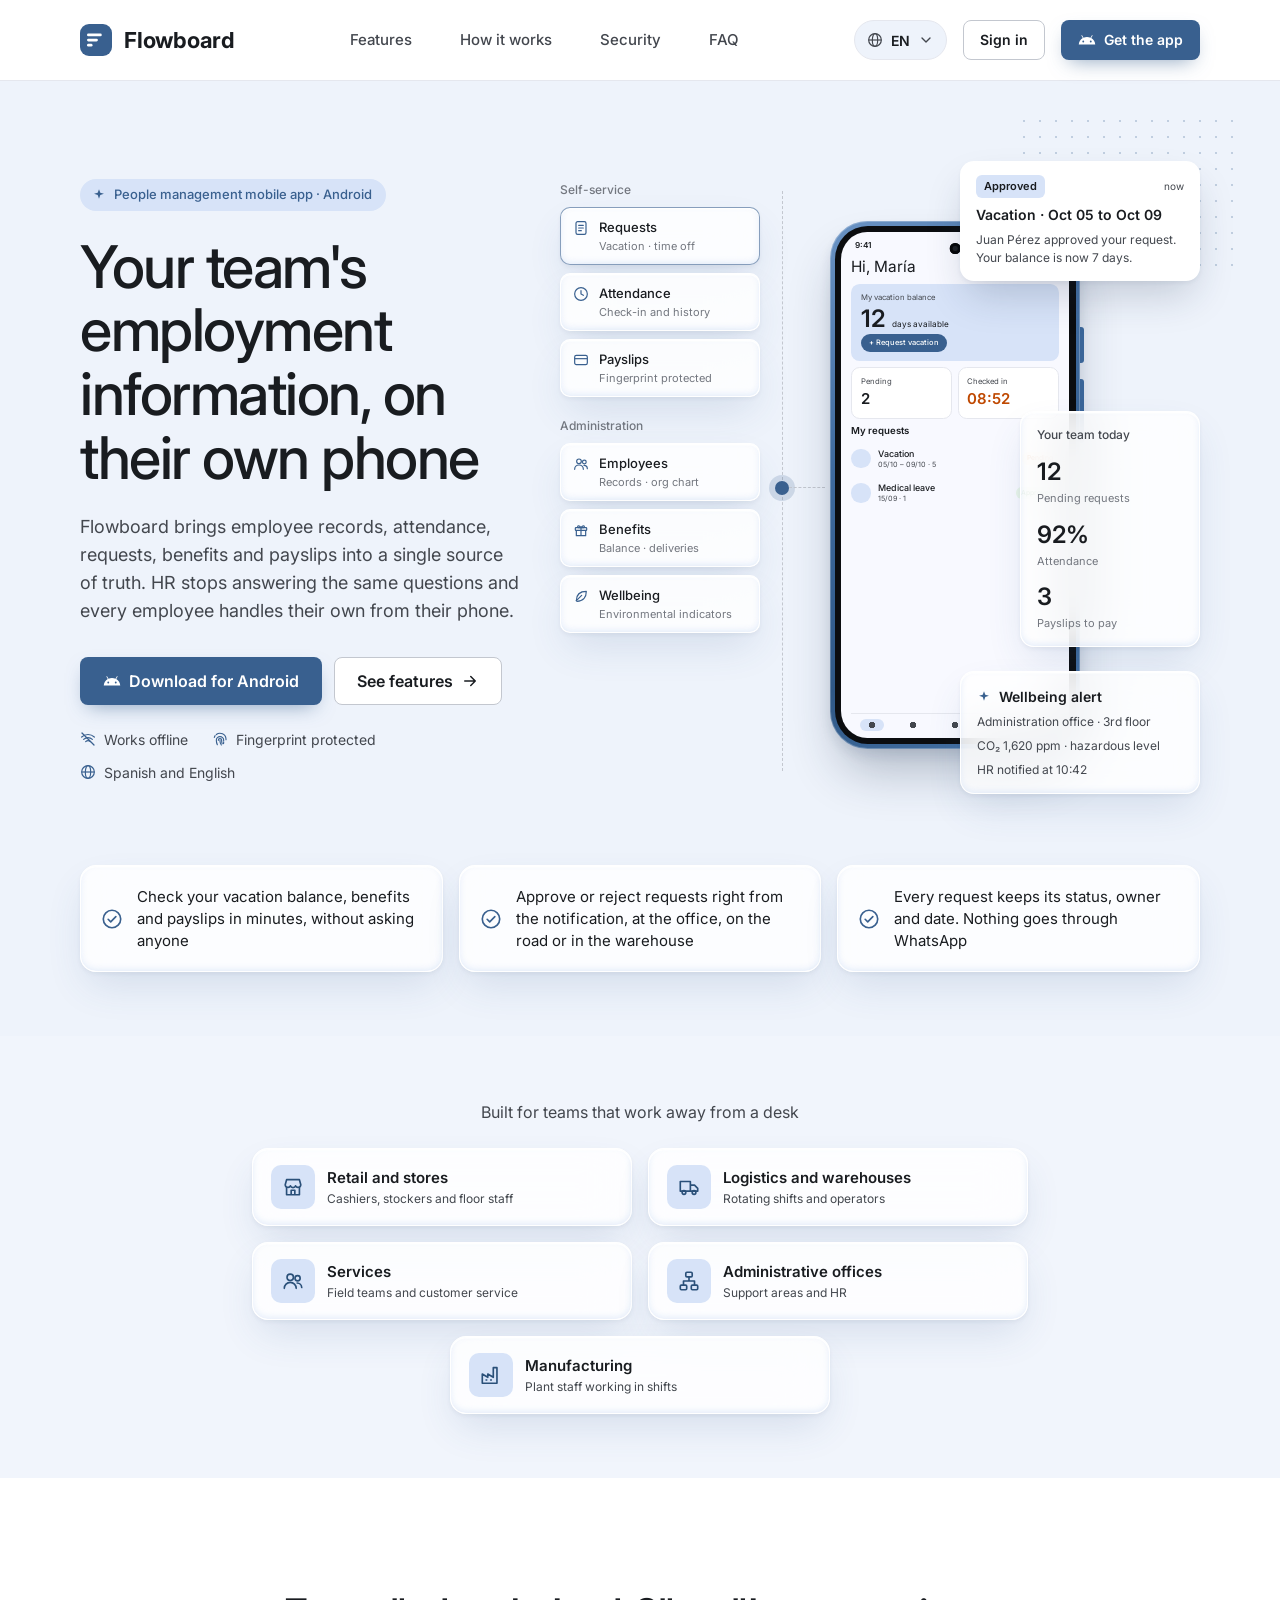
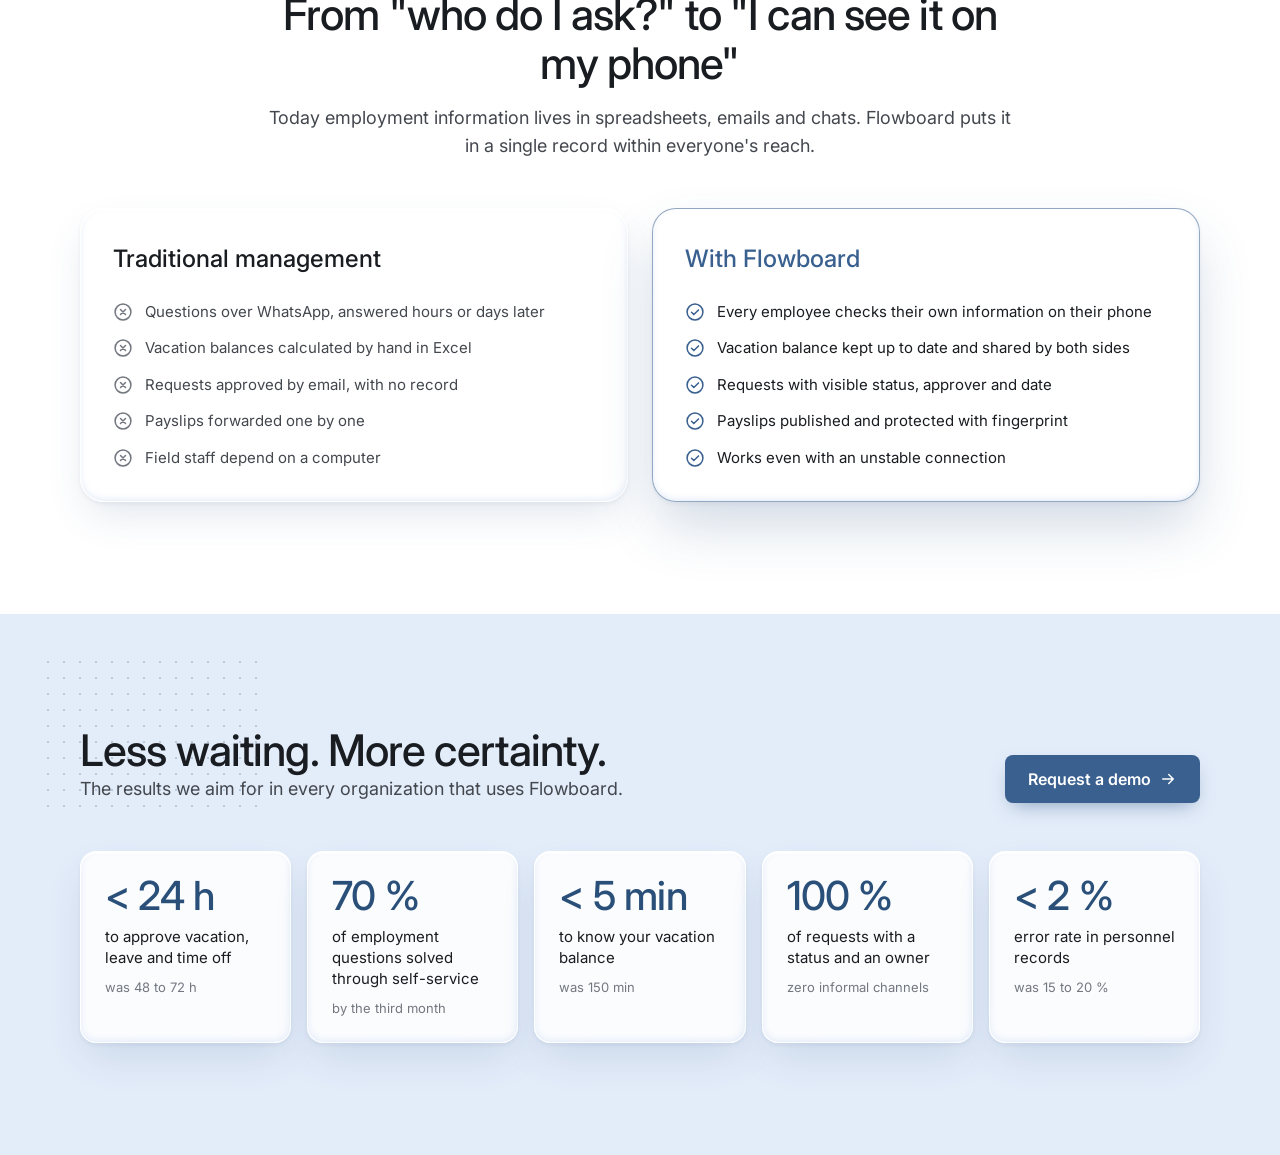
==== commit 44c5f0b4: "feat: add before/after comparison and metrics" ====
--- a/index.html
+++ b/index.html
@@ -15,10 +15,10 @@
   <link href="https://fonts.googleapis.com/css2?family=Inter:wght@400;500;600;700&display=swap" rel="stylesheet">
 
   <link rel="stylesheet" href="assets/css/base.css">
-
   <link rel="stylesheet" href="assets/css/header.css">
   <link rel="stylesheet" href="assets/css/device.css">
   <link rel="stylesheet" href="assets/css/hero.css">
+  <link rel="stylesheet" href="assets/css/value.css">
 </head>
 <body>
   <a class="skip-link" href="#main" data-i18n="a11y.skip">Saltar al contenido principal</a>
@@ -96,6 +96,7 @@
   </header>
 
   <main id="main" tabindex="-1">
+
     <section class="hero section section--blue" aria-labelledby="hero-title">
       <span class="dots hero__dots" aria-hidden="true"></span>
       <div class="container hero__grid">
@@ -205,6 +206,61 @@
         </ul>
       </div>
     </section>
+
+    <section class="compare section section--white" aria-labelledby="compare-title">
+      <div class="container">
+        <div class="section-head section-head--center">
+          <h2 class="title-lg" id="compare-title" data-i18n="compare.title">De "¿a quién le pregunto?" a "lo veo en mi celular"</h2>
+          <p class="lead" data-i18n="compare.lead">Hoy la información laboral vive en hojas de cálculo, correos y chats. Flowboard la ordena en un solo registro y la pone al alcance de cada persona.</p>
+        </div>
+        <div class="compare__grid">
+          <article class="compare__card glass">
+            <h3 data-i18n="compare.beforeTitle">Gestión tradicional</h3>
+            <ul class="compare__list compare__list--before">
+              <li><svg aria-hidden="true"><use href="#i-x-circle"></use></svg><span data-i18n="compare.before1">Consultas por WhatsApp y respuestas horas o días después</span></li>
+              <li><svg aria-hidden="true"><use href="#i-x-circle"></use></svg><span data-i18n="compare.before2">Saldos de vacaciones calculados a mano en Excel</span></li>
+              <li><svg aria-hidden="true"><use href="#i-x-circle"></use></svg><span data-i18n="compare.before3">Solicitudes aprobadas por correo, sin registro</span></li>
+              <li><svg aria-hidden="true"><use href="#i-x-circle"></use></svg><span data-i18n="compare.before4">Boletas reenviadas una por una</span></li>
+              <li><svg aria-hidden="true"><use href="#i-x-circle"></use></svg><span data-i18n="compare.before5">El personal de campo depende de una computadora</span></li>
+            </ul>
+          </article>
+          <article class="compare__card compare__card--after glass glass--strong glass--highlight">
+            <h3 data-i18n="compare.afterTitle">Con Flowboard</h3>
+            <ul class="compare__list">
+              <li><svg aria-hidden="true"><use href="#i-check-circle"></use></svg><span data-i18n="compare.after1">Cada colaborador consulta lo suyo desde su teléfono</span></li>
+              <li><svg aria-hidden="true"><use href="#i-check-circle"></use></svg><span data-i18n="compare.after2">Saldo de vacaciones actualizado y compartido por ambas partes</span></li>
+              <li><svg aria-hidden="true"><use href="#i-check-circle"></use></svg><span data-i18n="compare.after3">Solicitudes con estado, aprobador y fecha visibles</span></li>
+              <li><svg aria-hidden="true"><use href="#i-check-circle"></use></svg><span data-i18n="compare.after4">Boletas publicadas y protegidas con huella</span></li>
+              <li><svg aria-hidden="true"><use href="#i-check-circle"></use></svg><span data-i18n="compare.after5">Funciona incluso con conexión intermitente</span></li>
+            </ul>
+          </article>
+        </div>
+      </div>
+    </section>
+
+    <section class="metrics section section--blue-2" aria-labelledby="metrics-title">
+      <span class="dots metrics__dots" aria-hidden="true"></span>
+      <div class="container">
+        <div class="section-head section-head--row">
+          <div>
+            <h2 class="title-lg" id="metrics-title" data-i18n="metrics.title">Menos espera. Más certeza.</h2>
+            <p class="lead" data-i18n="metrics.lead">Resultados que buscamos en cada organización que usa Flowboard.</p>
+          </div>
+          <a class="btn btn--primary" href="#acceso">
+            <span data-i18n="metrics.cta">Solicitar una demostración</span>
+            <svg aria-hidden="true"><use href="#i-arrow"></use></svg>
+          </a>
+        </div>
+        <ul class="metrics__grid">
+          <li class="metric glass"><strong>&lt; 24 h</strong><span data-i18n="metrics.m1">para aprobar vacaciones, licencias y permisos</span><small data-i18n="metrics.m1Sub">antes 48 a 72 h</small></li>
+          <li class="metric glass"><strong>70 %</strong><span data-i18n="metrics.m2">de consultas laborales resueltas en autoservicio</span><small data-i18n="metrics.m2Sub">al tercer mes</small></li>
+          <li class="metric glass"><strong>&lt; 5 min</strong><span data-i18n="metrics.m3">para conocer tu saldo de vacaciones</span><small data-i18n="metrics.m3Sub">antes 150 min</small></li>
+          <li class="metric glass"><strong>100 %</strong><span data-i18n="metrics.m4">de solicitudes con estado y responsable</span><small data-i18n="metrics.m4Sub">cero canales informales</small></li>
+          <li class="metric glass"><strong>&lt; 2 %</strong><span data-i18n="metrics.m5">de error en registros de personal</span><small data-i18n="metrics.m5Sub">antes 15 a 20 %</small></li>
+        </ul>
+      </div>
+    </section>
+
 
   </main>
 
@@ -240,9 +296,11 @@
   </svg>
 
   <script src="assets/js/i18n.js"></script>
+
   <script src="assets/i18n/common.i18n.js"></script>
   <script src="assets/js/main.js"></script>
   <script src="assets/i18n/screens.i18n.js"></script>
   <script src="assets/i18n/hero.i18n.js"></script>
+  <script src="assets/i18n/value.i18n.js"></script>
 </body>
 </html>
--- a/assets/css/value.css
+++ b/assets/css/value.css
@@ -0,0 +1,50 @@
+.compare__grid {
+  display: grid;
+  grid-template-columns: repeat(2, 1fr);
+  gap: var(--space-3);
+}
+.compare__card {
+  display: flex;
+  flex-direction: column;
+  gap: var(--space-3);
+  padding: var(--space-4);
+  border-radius: var(--radius-xl);
+}
+.compare__card h3 { font-size: 24px; font-weight: 500; }
+.compare__card--after h3 { color: var(--color-primary); }
+.compare__list { display: grid; gap: 14px; }
+.compare__list li { display: flex; gap: 12px; font-size: 15px; }
+.compare__list svg { width: 20px; height: 20px; flex-shrink: 0; margin-top: 1px; color: var(--color-primary); }
+.compare__list--before li { color: var(--color-text-2); }
+.compare__list--before svg { color: var(--color-text-3); }
+
+.metrics__dots { top: 40px; left: 40px; }
+.metrics__grid {
+  display: grid;
+  grid-template-columns: repeat(5, 1fr);
+  gap: var(--space-2);
+}
+.metric {
+  display: flex;
+  flex-direction: column;
+  gap: 10px;
+  padding: var(--space-3);
+}
+.metric strong {
+  font-size: 40px;
+  font-weight: 500;
+  line-height: 1;
+  letter-spacing: -0.02em;
+  color: var(--color-primary-dark);
+}
+.metric span { font-size: 15px; line-height: 1.4; }
+.metric small { font-size: 13px; color: var(--color-text-3); }
+
+@media (max-width: 1023px) {
+  .metrics__grid { grid-template-columns: repeat(2, 1fr); }
+}
+@media (max-width: 767px) {
+  .compare__grid { grid-template-columns: 1fr; }
+  .compare__card { padding: var(--space-3); }
+  .metric strong { font-size: 30px; }
+}
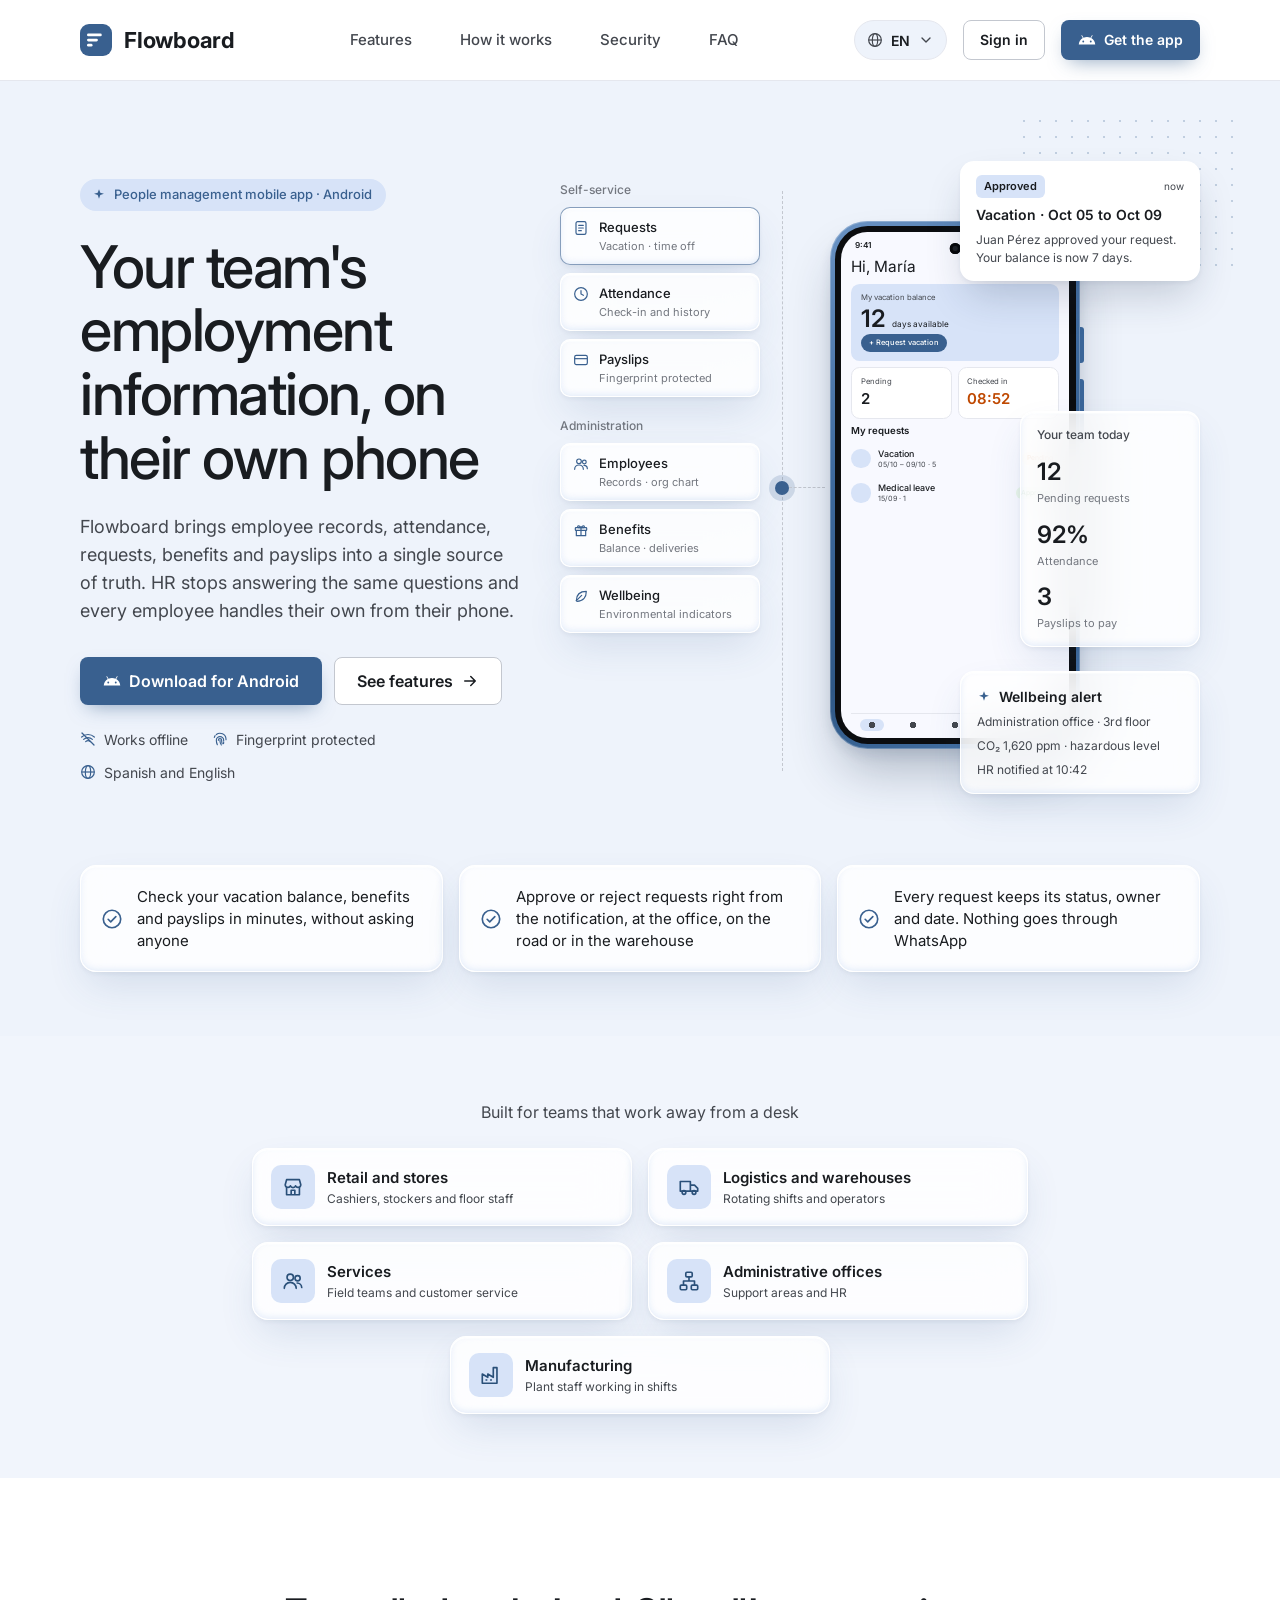
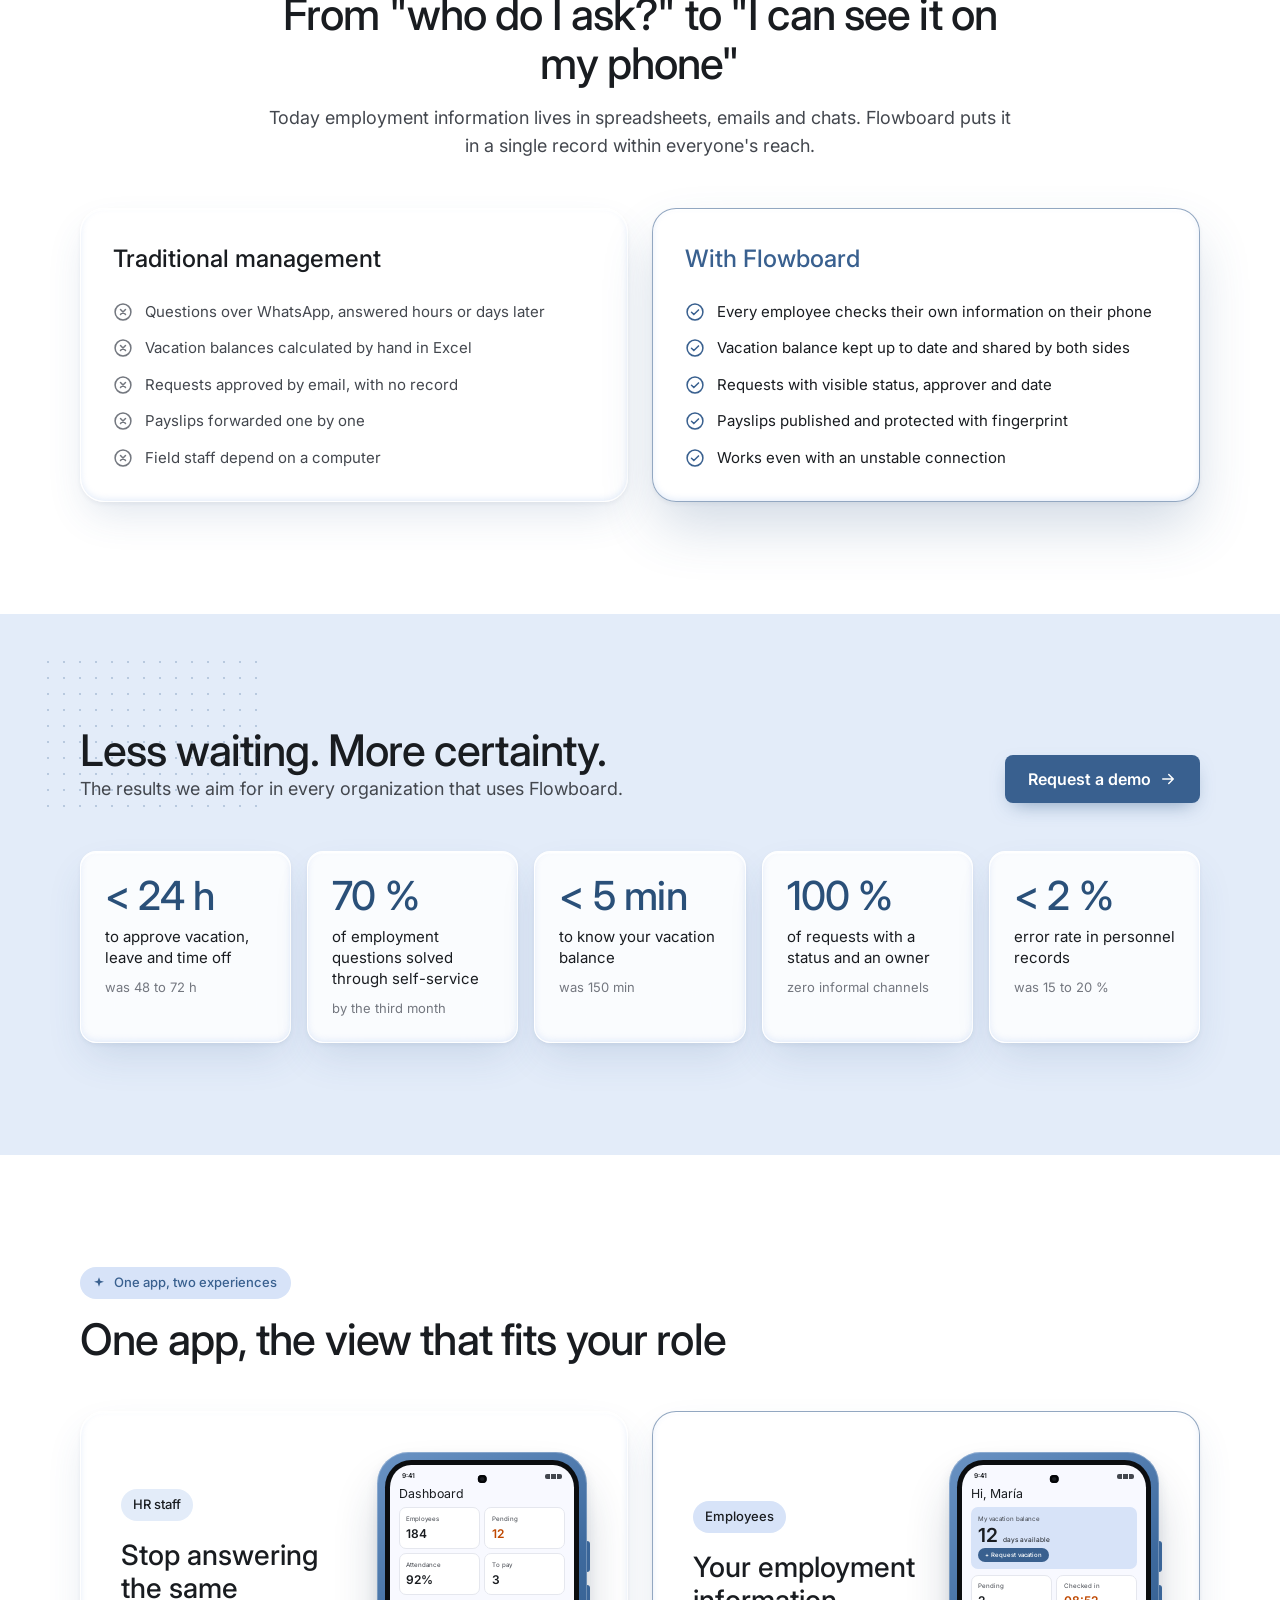
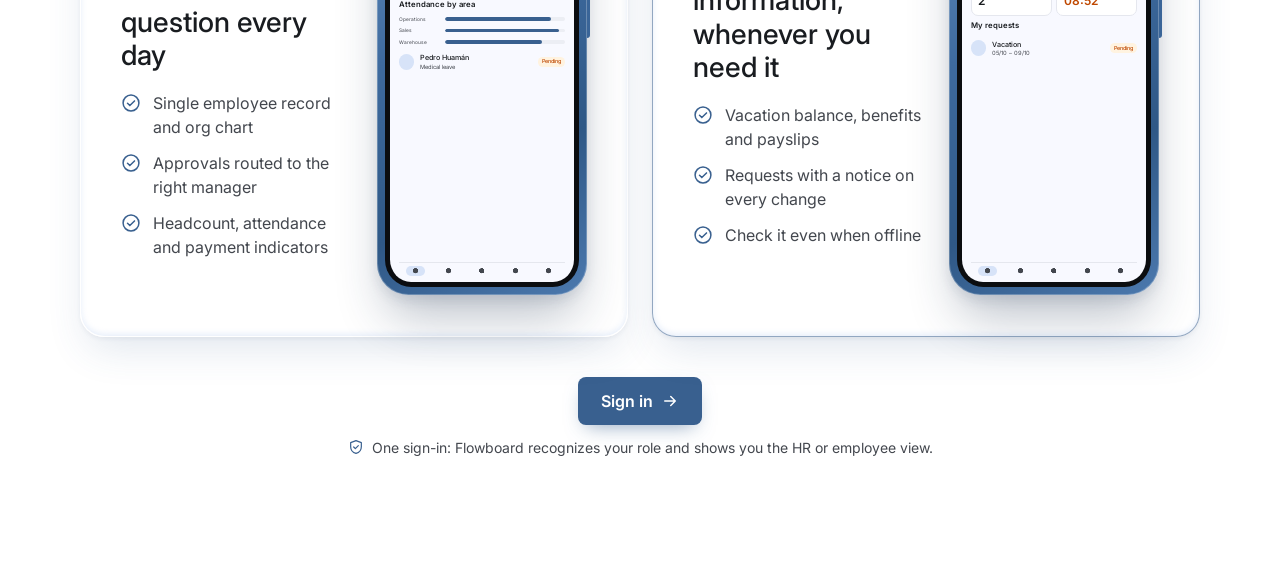
==== commit f44682b4: "feat: add role-based segments and single sign-in access" ====
--- a/index.html
+++ b/index.html
@@ -19,6 +19,7 @@
   <link rel="stylesheet" href="assets/css/device.css">
   <link rel="stylesheet" href="assets/css/hero.css">
   <link rel="stylesheet" href="assets/css/value.css">
+  <link rel="stylesheet" href="assets/css/segments.css">
 </head>
 <body>
   <a class="skip-link" href="#main" data-i18n="a11y.skip">Saltar al contenido principal</a>
@@ -261,8 +262,96 @@
       </div>
     </section>
 
+    <section class="segments section section--white" id="como-funciona" aria-labelledby="segments-title">
+      <div class="container">
+        <div class="section-head">
+          <span class="eyebrow">
+            <svg aria-hidden="true"><use href="#i-sparkle"></use></svg>
+            <span data-i18n="segments.eyebrow">Una app, dos experiencias</span>
+          </span>
+          <h2 class="title-lg" id="segments-title" data-i18n="segments.title">Una sola app, la vista que te corresponde</h2>
+        </div>
+
+        <div class="segments__grid">
+          <article class="segment glass">
+            <div class="segment__copy">
+              <span class="segment__tag" data-i18n="segments.hrTag">Personal de RR.HH.</span>
+              <h3 data-i18n="segments.hrTitle">Deja de responder la misma consulta todos los días</h3>
+              <ul class="check-list">
+                <li><svg aria-hidden="true"><use href="#i-check-circle"></use></svg><span data-i18n="segments.hr1">Ficha única del colaborador y organigrama</span></li>
+                <li><svg aria-hidden="true"><use href="#i-check-circle"></use></svg><span data-i18n="segments.hr2">Aprobaciones dirigidas al jefe correcto</span></li>
+                <li><svg aria-hidden="true"><use href="#i-check-circle"></use></svg><span data-i18n="segments.hr3">Indicadores de personal, asistencia y pagos</span></li>
+              </ul>
+            </div>
+            <figure class="device device--sm" role="img" data-i18n-attr="aria-label:screen.hrAlt" aria-label="Panel de Recursos Humanos en Flowboard">
+              <div class="device__screen" aria-hidden="true">
+                <div class="app">
+                  <div class="app__status"><span>9:41</span><span class="app__status-icons"></span></div>
+                  <p class="app__title" data-i18n="screen.hrTitle">Panel</p>
+                  <div class="app__grid2">
+                    <div class="app__card"><p class="app__label" data-i18n="screen.hrEmployees">Colaboradores</p><p class="app__stat">184</p></div>
+                    <div class="app__card"><p class="app__label" data-i18n="screen.homePending">Pendientes</p><p class="app__stat app__stat--warn">12</p></div>
+                    <div class="app__card"><p class="app__label" data-i18n="screen.hrAttendance">Asistencia</p><p class="app__stat">92%</p></div>
+                    <div class="app__card"><p class="app__label" data-i18n="screen.hrToPay">Por pagar</p><p class="app__stat">3</p></div>
+                  </div>
+                  <p class="app__section" data-i18n="screen.hrByArea">Asistencia por área</p>
+                  <div class="app__bar"><small data-i18n="screen.areaOps">Operaciones</small><span style="--v:88%"></span></div>
+                  <div class="app__bar"><small data-i18n="screen.areaSales">Comercial</small><span style="--v:95%"></span></div>
+                  <div class="app__bar"><small data-i18n="screen.areaWarehouse">Almacén</small><span style="--v:81%"></span></div>
+                  <div class="app__item"><span class="app__avatar"></span><span class="app__item-text"><strong>Pedro Huamán</strong><small data-i18n="screen.medical">Descanso médico</small></span><span class="app__chip app__chip--pending" data-i18n="status.pending">Pendiente</span></div>
+                  <div class="app__spacer"></div>
+                  <div class="app__nav"><span class="is-active"></span><span></span><span></span><span></span><span></span></div>
+                </div>
+              </div>
+            </figure>
+          </article>
+
+          <article class="segment glass glass--highlight">
+            <div class="segment__copy">
+              <span class="segment__tag segment__tag--primary" data-i18n="segments.empTag">Colaboradores</span>
+              <h3 data-i18n="segments.empTitle">Tu información laboral, cuando la necesites</h3>
+              <ul class="check-list">
+                <li><svg aria-hidden="true"><use href="#i-check-circle"></use></svg><span data-i18n="segments.emp1">Saldo de vacaciones, beneficios y boletas</span></li>
+                <li><svg aria-hidden="true"><use href="#i-check-circle"></use></svg><span data-i18n="segments.emp2">Solicitudes con aviso en cada cambio</span></li>
+                <li><svg aria-hidden="true"><use href="#i-check-circle"></use></svg><span data-i18n="segments.emp3">Consulta incluso sin conexión</span></li>
+              </ul>
+            </div>
+            <figure class="device device--sm" role="img" data-i18n-attr="aria-label:screen.homeAlt" aria-label="Pantalla de inicio del colaborador en Flowboard">
+              <div class="device__screen" aria-hidden="true">
+                <div class="app">
+                  <div class="app__status"><span>9:41</span><span class="app__status-icons"></span></div>
+                  <p class="app__title" data-i18n="screen.homeHello">Hola, María</p>
+                  <div class="app__card app__card--tint">
+                    <p class="app__label" data-i18n="screen.homeBalance">Mi saldo de vacaciones</p>
+                    <p class="app__big">12 <small data-i18n="screen.homeDays">días disponibles</small></p>
+                    <span class="app__btn">+ <span data-i18n="screen.homeRequest">Solicitar vacaciones</span></span>
+                  </div>
+                  <div class="app__grid2">
+                    <div class="app__card"><p class="app__label" data-i18n="screen.homePending">Pendientes</p><p class="app__stat">2</p></div>
+                    <div class="app__card"><p class="app__label" data-i18n="screen.homeCheckin">Entrada hoy</p><p class="app__stat app__stat--warn">08:52</p></div>
+                  </div>
+                  <p class="app__section" data-i18n="screen.homeMyRequests">Mis solicitudes</p>
+                  <div class="app__item"><span class="app__avatar"></span><span class="app__item-text"><strong data-i18n="screen.vacation">Vacaciones</strong><small>05/10 – 09/10</small></span><span class="app__chip app__chip--pending" data-i18n="status.pending">Pendiente</span></div>
+                  <div class="app__spacer"></div>
+                  <div class="app__nav"><span class="is-active"></span><span></span><span></span><span></span><span></span></div>
+                </div>
+              </div>
+            </figure>
+          </article>
+        </div>
+
+        <div class="segments__access" id="acceso">
+          <a class="btn btn--primary" href="#descargar">
+            <span data-i18n="header.login">Iniciar sesión</span>
+            <svg aria-hidden="true"><use href="#i-arrow"></use></svg>
+          </a>
+          <p><svg aria-hidden="true"><use href="#i-shield"></use></svg><span data-i18n="segments.access">Un solo acceso: Flowboard reconoce tu rol y te muestra tu vista de RR.HH. o de colaborador.</span></p>
+        </div>
+      </div>
+    </section>
 
   </main>
+
 
   <svg xmlns="http://www.w3.org/2000/svg" style="display:none">
     <symbol id="i-check" viewBox="0 0 24 24"><path d="M5 12.5l4.5 4.5L19 7.5" fill="none" stroke="currentColor" stroke-width="2.2" stroke-linecap="round" stroke-linejoin="round"/></symbol>
@@ -296,11 +385,11 @@
   </svg>
 
   <script src="assets/js/i18n.js"></script>
-
   <script src="assets/i18n/common.i18n.js"></script>
   <script src="assets/js/main.js"></script>
   <script src="assets/i18n/screens.i18n.js"></script>
   <script src="assets/i18n/hero.i18n.js"></script>
   <script src="assets/i18n/value.i18n.js"></script>
+  <script src="assets/i18n/segments.i18n.js"></script>
 </body>
 </html>
--- a/assets/css/segments.css
+++ b/assets/css/segments.css
@@ -0,0 +1,56 @@
+.segments__grid {
+  display: grid;
+  grid-template-columns: repeat(2, 1fr);
+  gap: var(--space-3);
+}
+.segment {
+  display: flex;
+  align-items: center;
+  gap: var(--space-3);
+  padding: var(--space-5);
+  border-radius: var(--radius-xl);
+}
+.segment__copy {
+  display: flex;
+  flex-direction: column;
+  gap: 18px;
+  flex: 1;
+}
+.segment__copy h3 { font-size: 28px; font-weight: 500; line-height: 1.2; }
+.segment__tag {
+  width: fit-content;
+  padding: 6px 12px;
+  border-radius: var(--radius-pill);
+  background: var(--color-bg-blue-2);
+  font-size: 13px;
+  font-weight: 500;
+}
+.segment__tag--primary { background: var(--color-primary-light); color: var(--color-text); }
+
+.segments__access {
+  display: flex;
+  flex-direction: column;
+  align-items: center;
+  gap: 12px;
+  margin-top: var(--space-5);
+  text-align: center;
+}
+.segments__access p {
+  display: flex;
+  align-items: center;
+  gap: 8px;
+  font-size: 14px;
+  color: var(--color-text-2);
+}
+.segments__access p svg { width: 16px; height: 16px; flex-shrink: 0; color: var(--color-primary); }
+
+@media (max-width: 1199px) {
+  .segments__grid { grid-template-columns: 1fr; }
+}
+@media (max-width: 599px) {
+  .segment { flex-direction: column; align-items: stretch; padding: var(--space-3); }
+  .segment .device { align-self: center; }
+  .segment__copy h3 { font-size: 22px; }
+  .segments__access .btn { width: 100%; }
+  .segments__access p { align-items: flex-start; text-align: left; }
+}
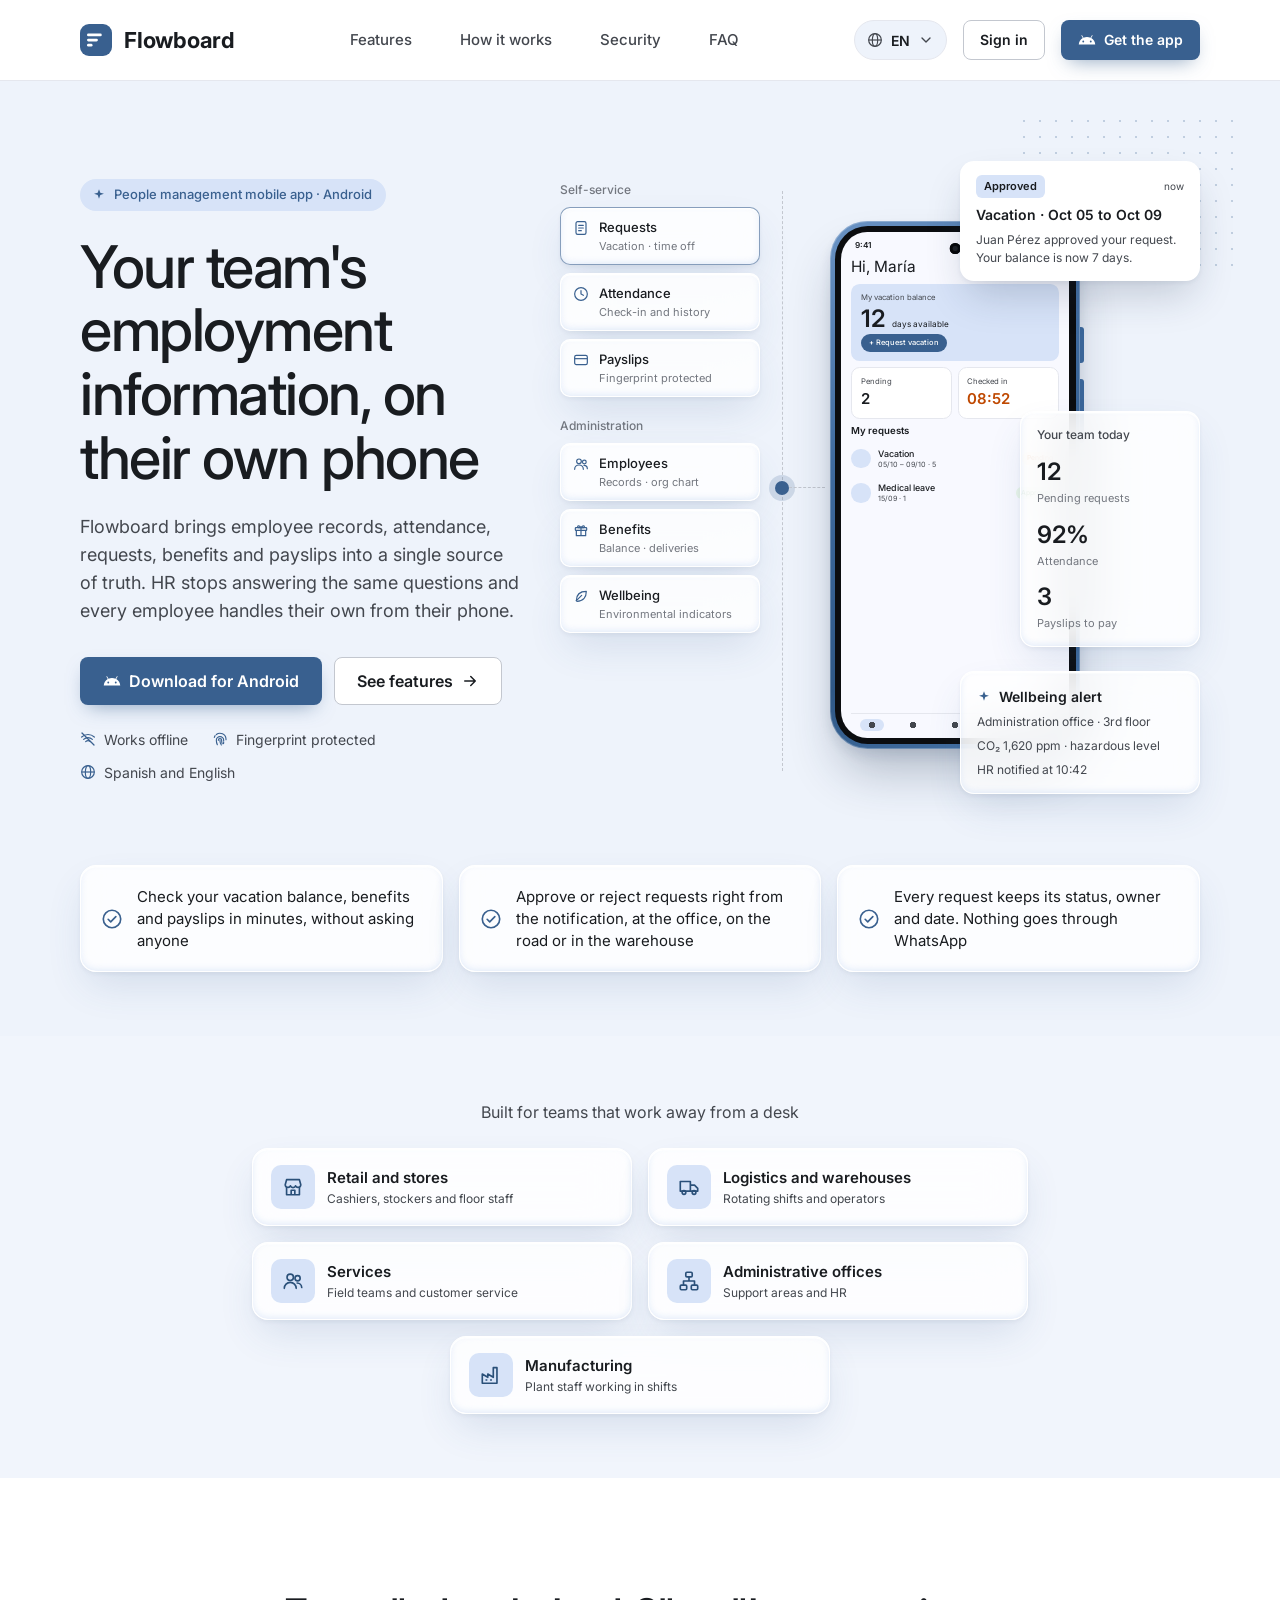
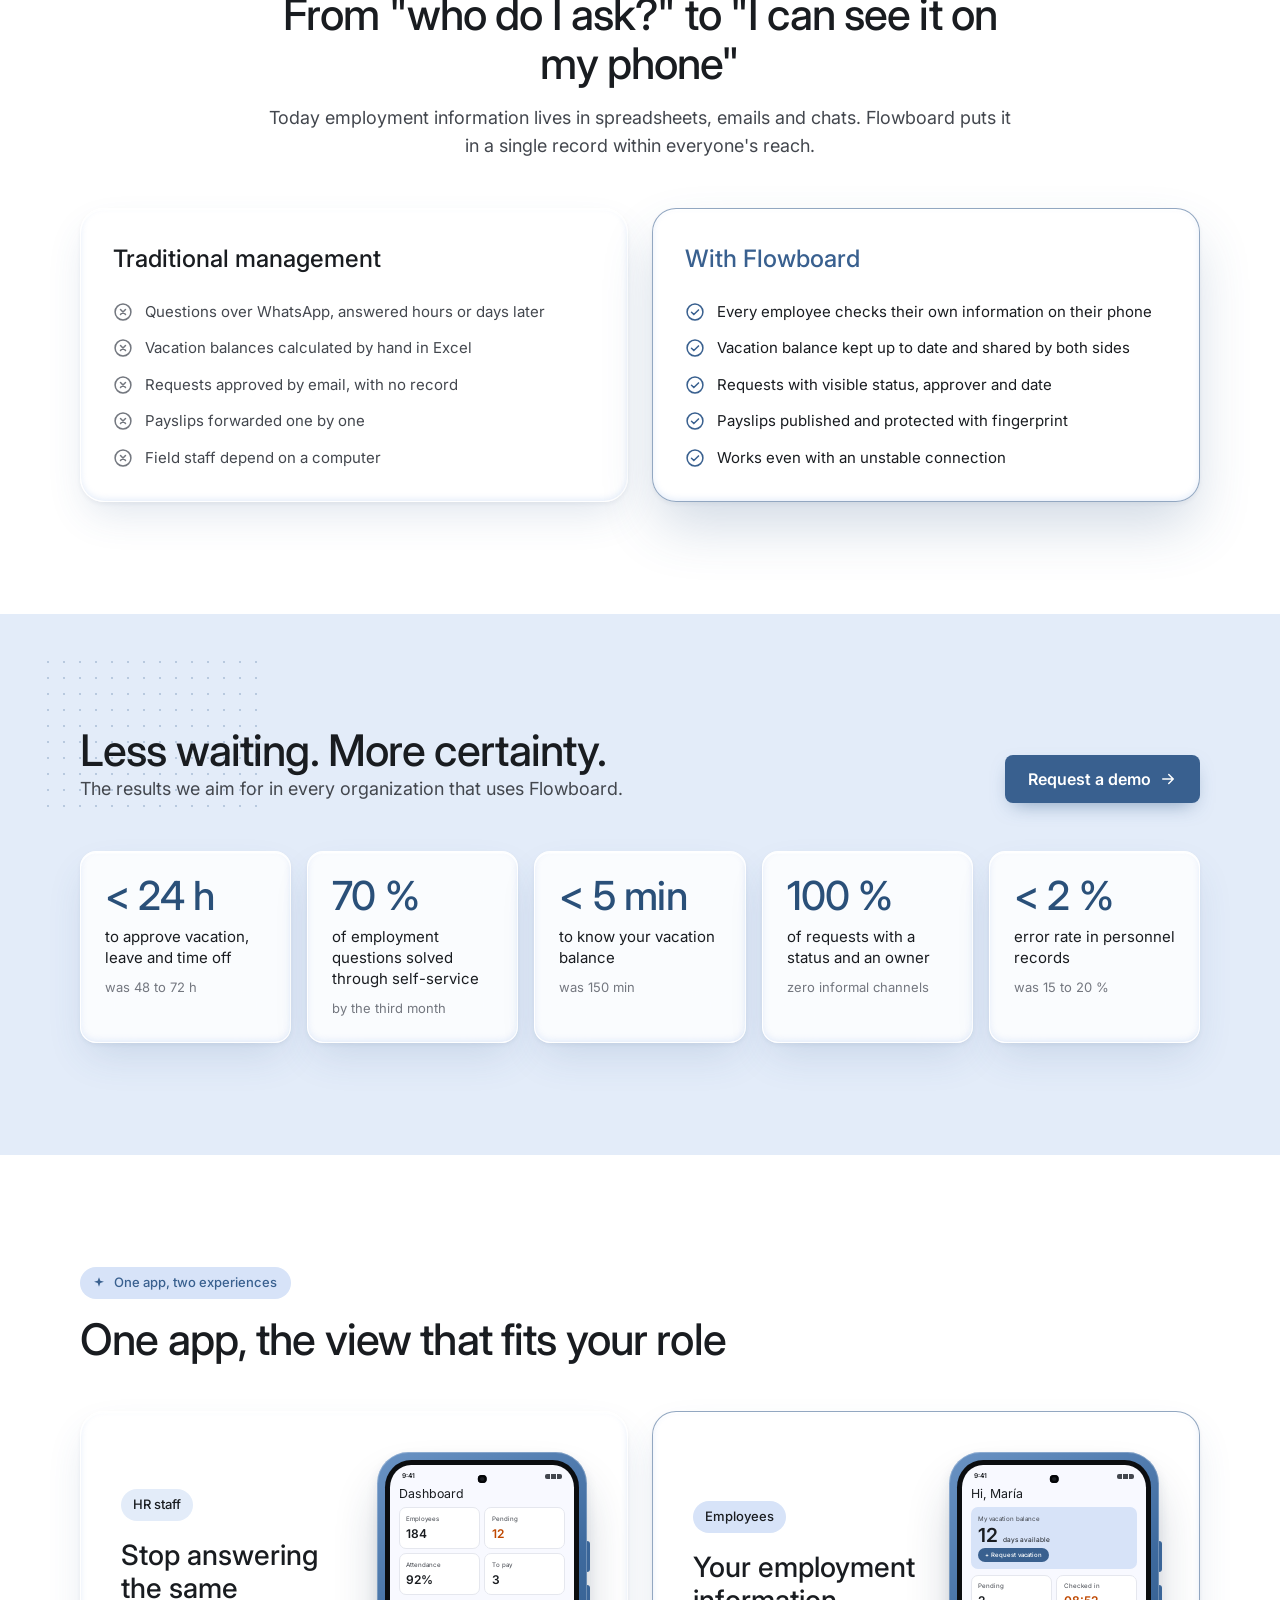
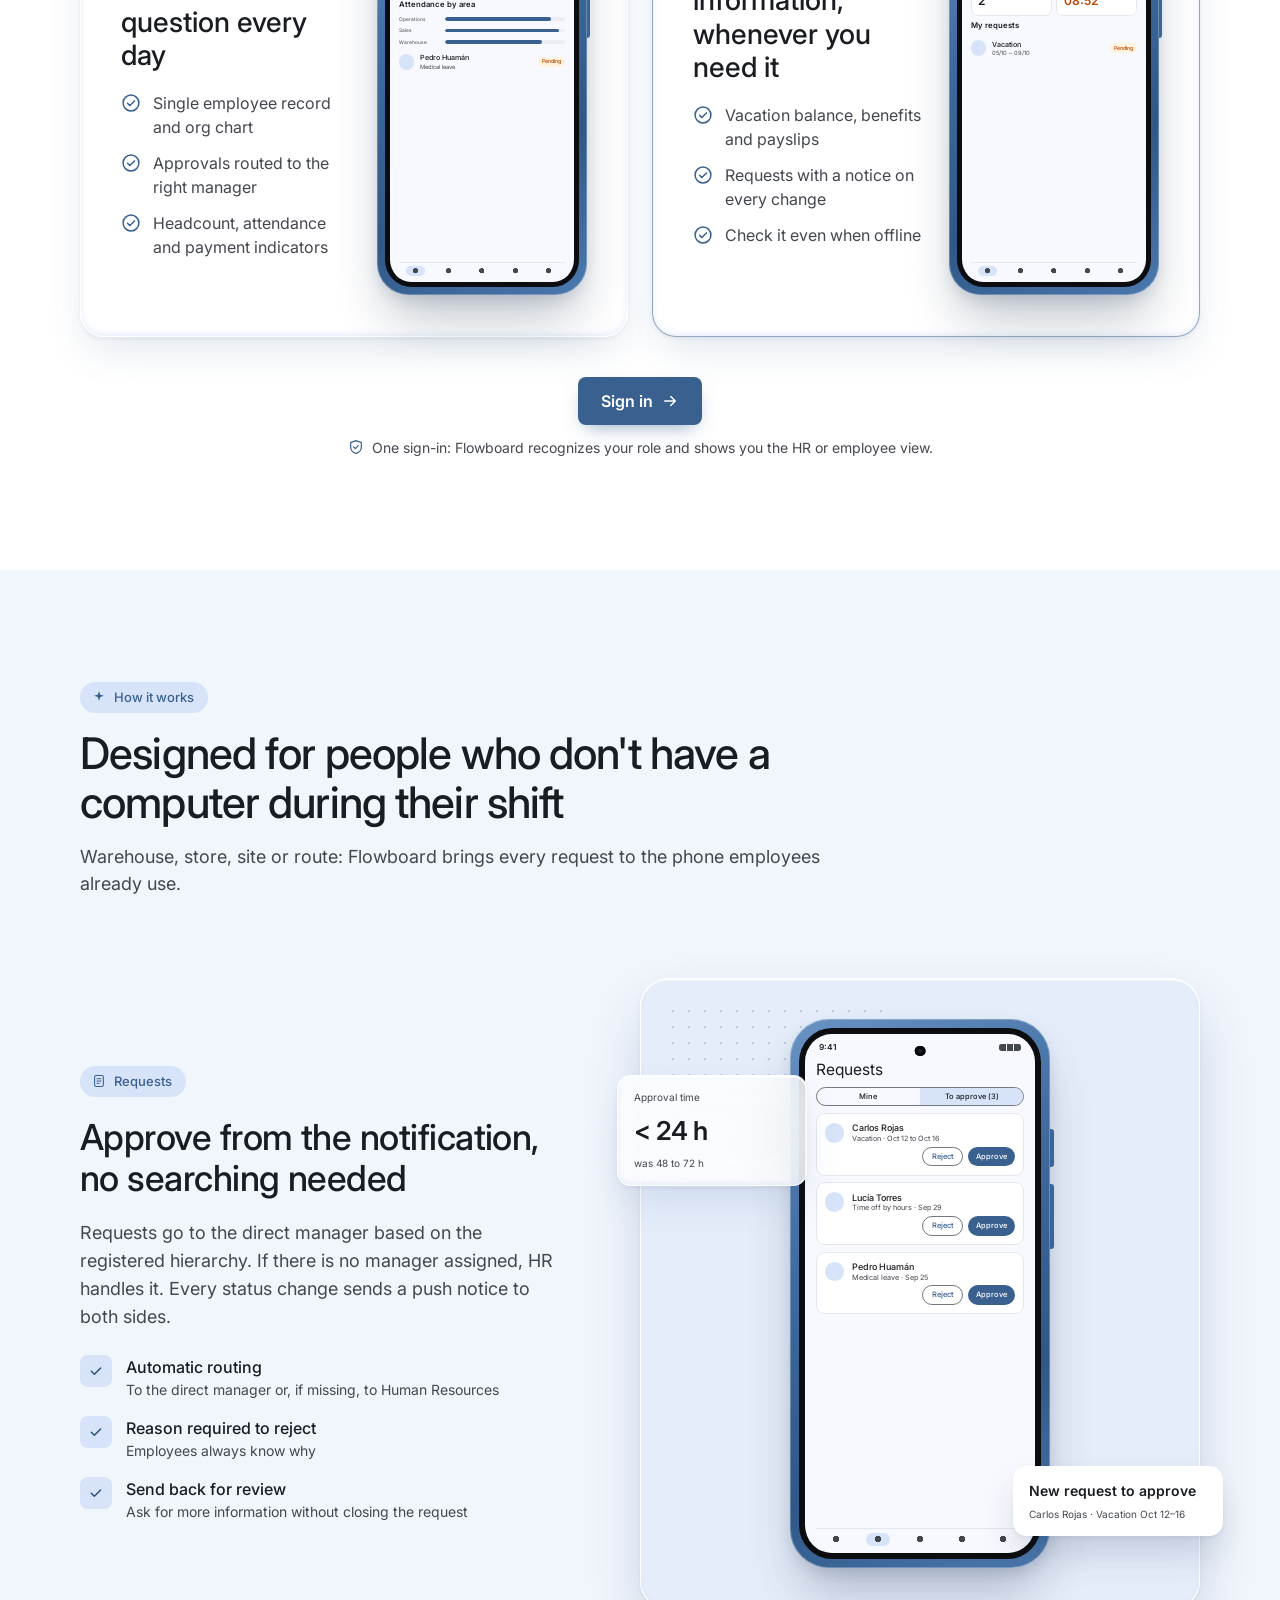
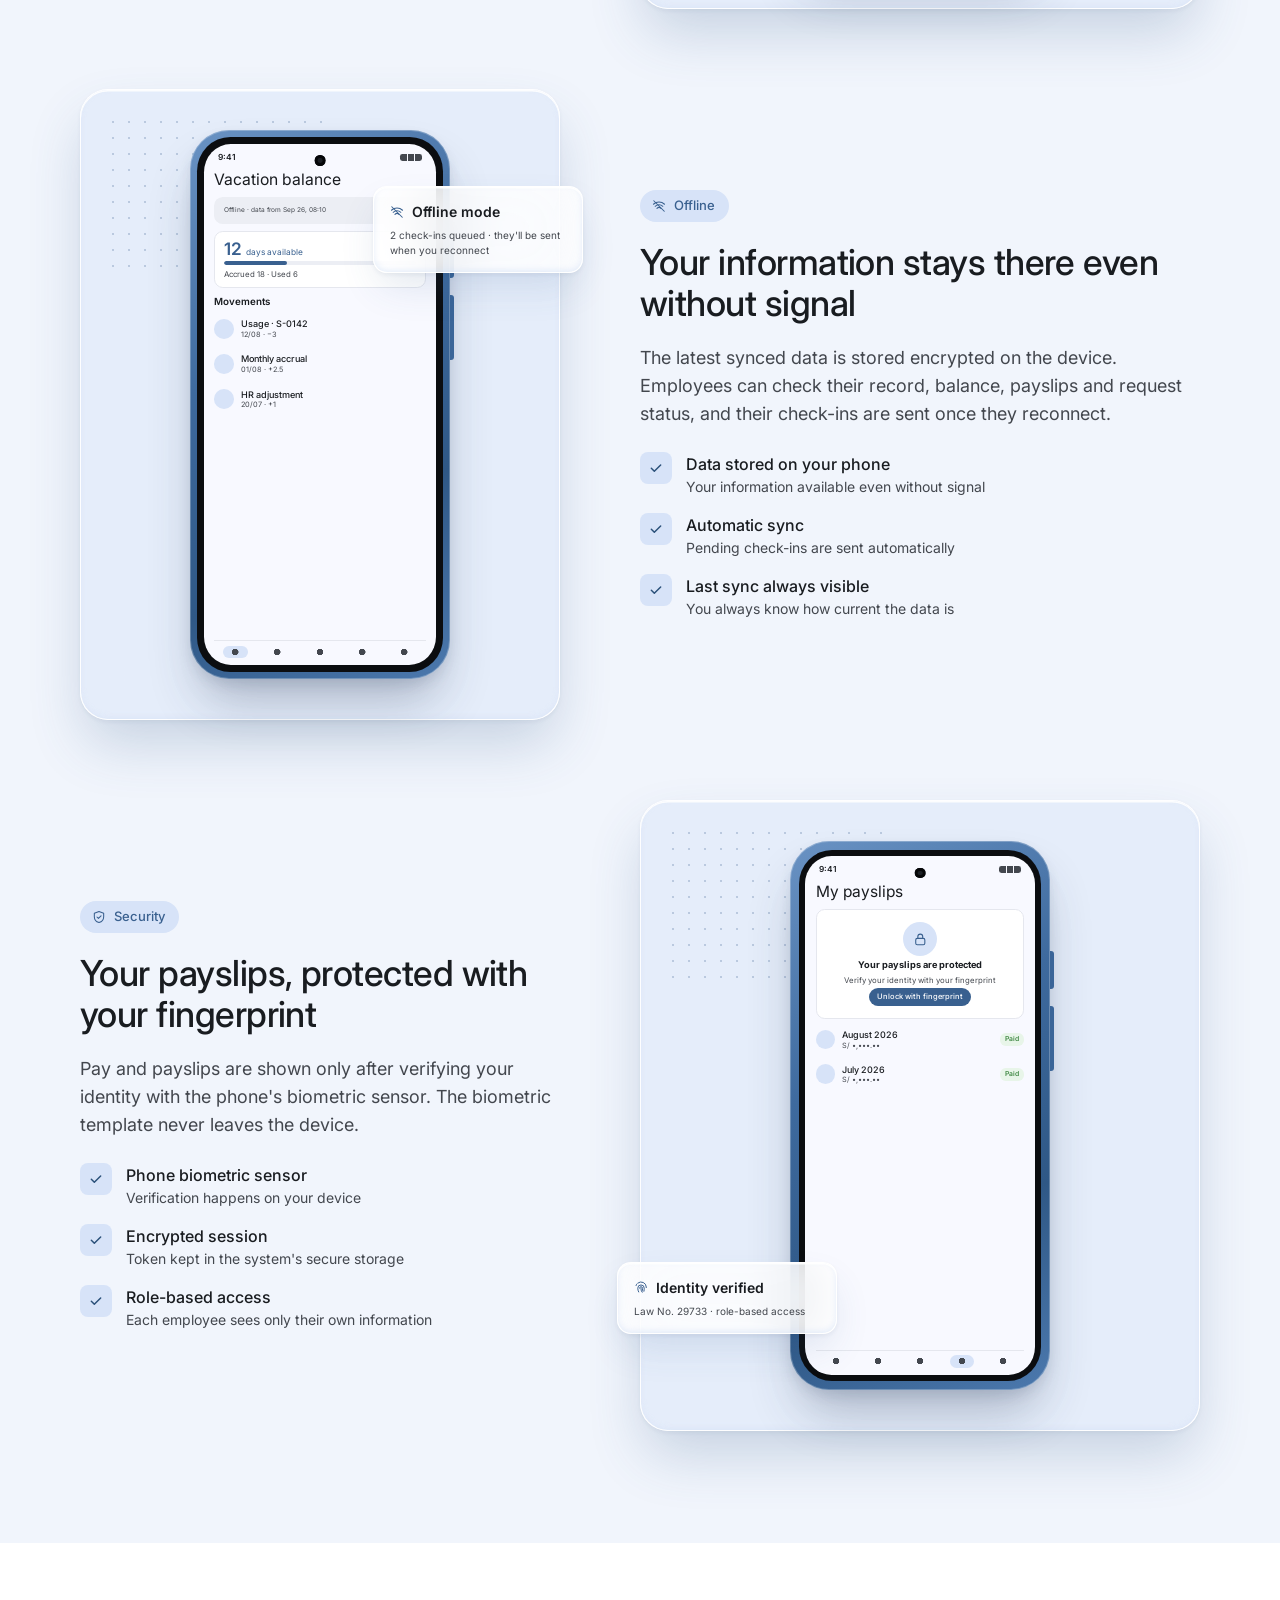
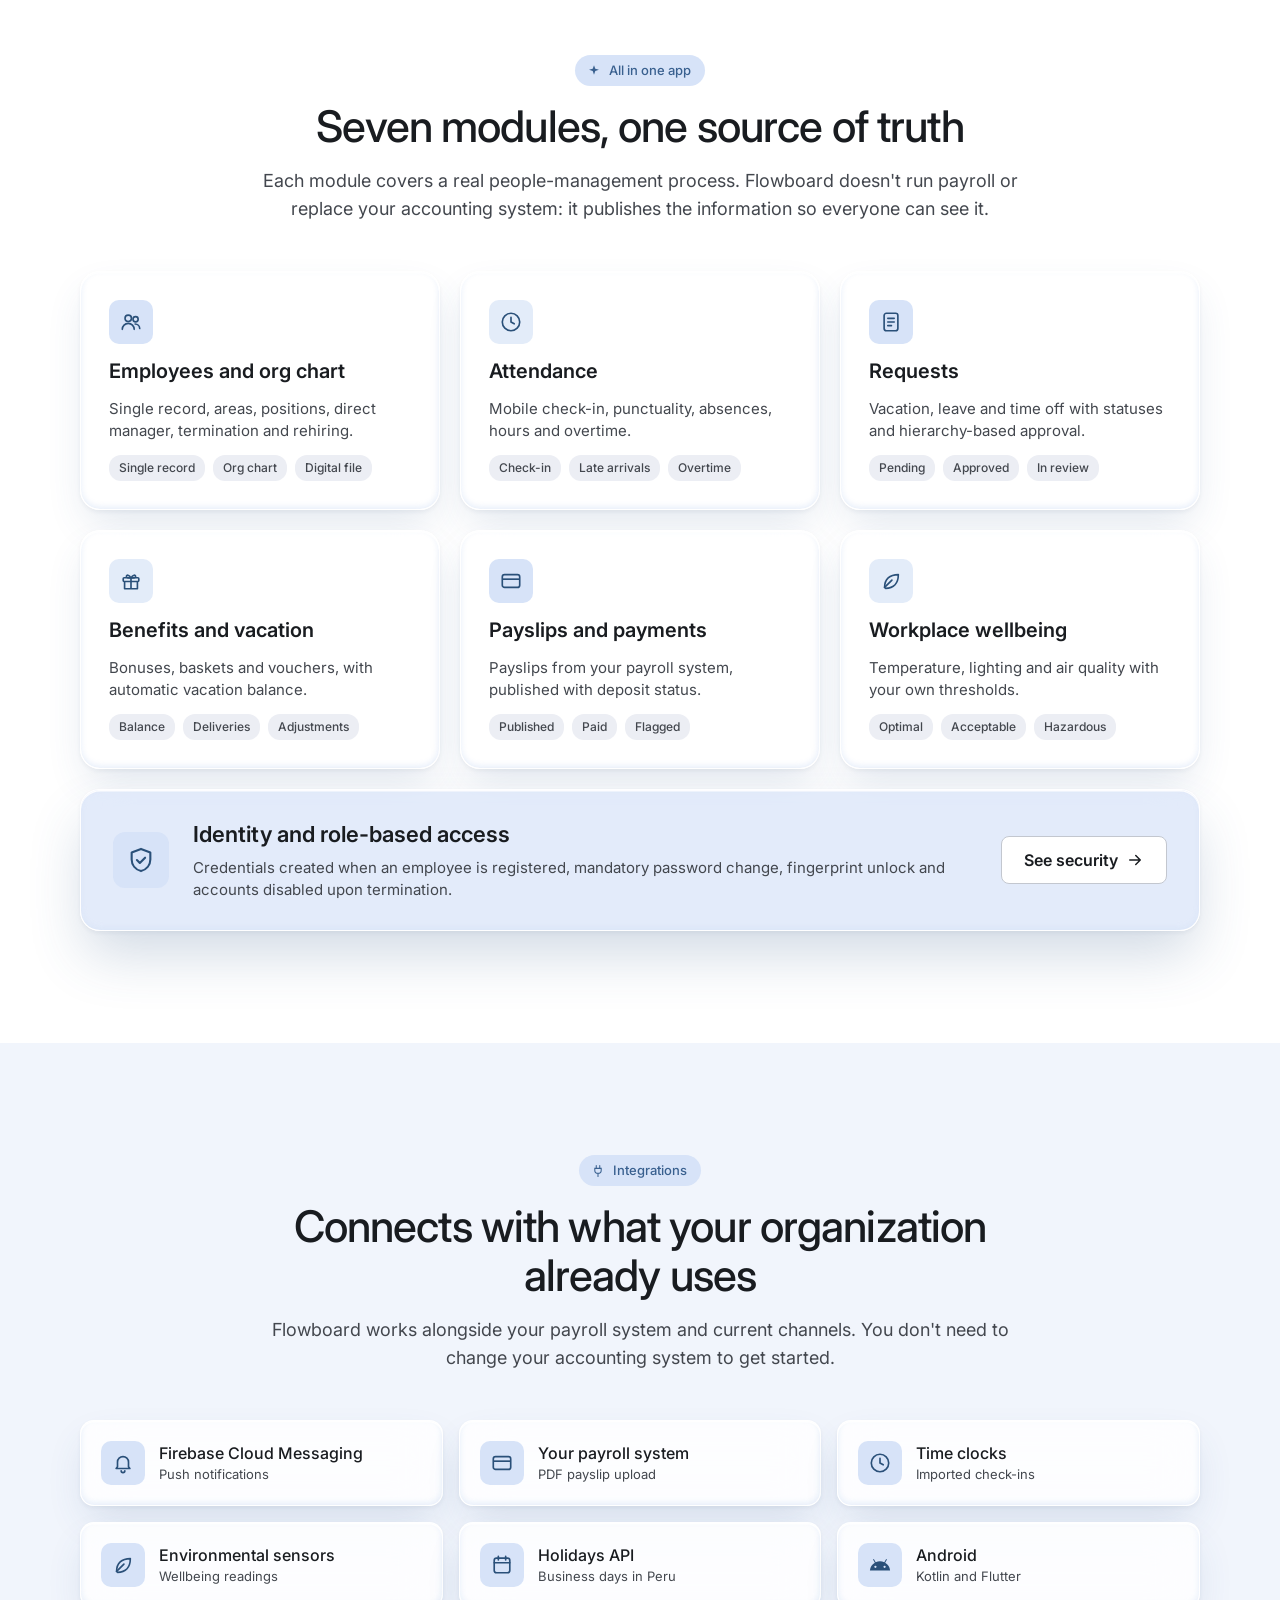
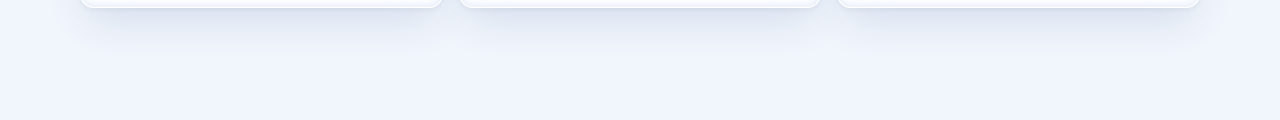
==== commit eda311a2: "feat: add key features, modules and integrations" ====
--- a/index.html
+++ b/index.html
@@ -20,6 +20,7 @@
   <link rel="stylesheet" href="assets/css/hero.css">
   <link rel="stylesheet" href="assets/css/value.css">
   <link rel="stylesheet" href="assets/css/segments.css">
+  <link rel="stylesheet" href="assets/css/features.css">
 </head>
 <body>
   <a class="skip-link" href="#main" data-i18n="a11y.skip">Saltar al contenido principal</a>
@@ -350,8 +351,178 @@
       </div>
     </section>
 
+    <section class="features section section--soft" id="funcionalidades" aria-labelledby="features-title">
+      <div class="container">
+        <div class="section-head">
+          <span class="eyebrow"><svg aria-hidden="true"><use href="#i-sparkle"></use></svg><span data-i18n="features.eyebrow">Cómo funciona</span></span>
+          <h2 class="title-lg" id="features-title" data-i18n="features.title">Diseñada para quien no tiene una computadora en su jornada</h2>
+          <p class="lead" data-i18n="features.lead">Almacén, tienda, obra o ruta: Flowboard lleva cada trámite al teléfono que el colaborador ya usa.</p>
+        </div>
+
+        <article class="feature">
+          <div class="feature__copy">
+            <span class="eyebrow"><svg aria-hidden="true"><use href="#i-request"></use></svg><span data-i18n="features.f1Eyebrow">Solicitudes</span></span>
+            <h3 class="title-md" data-i18n="features.f1Title">Aprueba desde la notificación, sin buscar nada</h3>
+            <p class="lead" data-i18n="features.f1Lead">La solicitud llega al jefe directo según la jerarquía registrada. Si no tiene jefe asignado, la atiende RR.HH. Cada cambio de estado avisa por push a ambas partes.</p>
+            <ul class="feature__points">
+              <li><span class="icon-box icon-box--sm"><svg aria-hidden="true"><use href="#i-check"></use></svg></span><span><strong data-i18n="features.f1p1">Ruteo automático</strong><small data-i18n="features.f1p1Sub">Al jefe directo o, en su defecto, a Recursos Humanos</small></span></li>
+              <li><span class="icon-box icon-box--sm"><svg aria-hidden="true"><use href="#i-check"></use></svg></span><span><strong data-i18n="features.f1p2">Motivo obligatorio al rechazar</strong><small data-i18n="features.f1p2Sub">El colaborador siempre sabe por qué</small></span></li>
+              <li><span class="icon-box icon-box--sm"><svg aria-hidden="true"><use href="#i-check"></use></svg></span><span><strong data-i18n="features.f1p3">Devolver a revisión</strong><small data-i18n="features.f1p3Sub">Pide información adicional sin cerrar el trámite</small></span></li>
+            </ul>
+          </div>
+          <div class="feature__visual glass glass--strong">
+            <span class="dots feature__dots" aria-hidden="true"></span>
+            <figure class="device" role="img" data-i18n-attr="aria-label:screen.approveAlt" aria-label="Bandeja de solicitudes por aprobar en Flowboard">
+              <div class="device__screen" aria-hidden="true">
+                <div class="app">
+                  <div class="app__status"><span>9:41</span><span class="app__status-icons"></span></div>
+                  <p class="app__title" data-i18n="screen.approveTitle">Solicitudes</p>
+                  <div class="app__segmented"><span data-i18n="screen.approveMine">Mías</span><span class="is-active" data-i18n="screen.approveToApprove">Por aprobar (3)</span></div>
+                  <div class="app__card"><div class="app__item app__item--flat"><span class="app__avatar"></span><span class="app__item-text"><strong>Carlos Rojas</strong><small data-i18n="screen.approveR1">Vacaciones · 12/10 al 16/10</small></span></div><div class="app__actions"><span class="app__btn app__btn--outline" data-i18n="screen.reject">Rechazar</span><span class="app__btn" data-i18n="screen.approve">Aprobar</span></div></div>
+                  <div class="app__card"><div class="app__item app__item--flat"><span class="app__avatar"></span><span class="app__item-text"><strong>Lucía Torres</strong><small data-i18n="screen.approveR2">Permiso por horas · 29/09</small></span></div><div class="app__actions"><span class="app__btn app__btn--outline" data-i18n="screen.reject">Rechazar</span><span class="app__btn" data-i18n="screen.approve">Aprobar</span></div></div>
+                  <div class="app__card"><div class="app__item app__item--flat"><span class="app__avatar"></span><span class="app__item-text"><strong>Pedro Huamán</strong><small data-i18n="screen.approveR3">Descanso médico · 25/09</small></span></div><div class="app__actions"><span class="app__btn app__btn--outline" data-i18n="screen.reject">Rechazar</span><span class="app__btn" data-i18n="screen.approve">Aprobar</span></div></div>
+                  <div class="app__spacer"></div>
+                  <div class="app__nav"><span></span><span class="is-active"></span><span></span><span></span><span></span></div>
+                </div>
+              </div>
+            </figure>
+            <div class="float-card float-card--tl glass" aria-hidden="true">
+              <small data-i18n="features.f1Float">Tiempo de aprobación</small>
+              <strong class="float-card__big">&lt; 24 h</strong>
+              <small data-i18n="metrics.m1Sub">antes 48 a 72 h</small>
+            </div>
+            <div class="float-card float-card--br float-card--white" aria-hidden="true">
+              <strong data-i18n="features.f1Push">Nueva solicitud por aprobar</strong>
+              <small data-i18n="features.f1PushSub">Carlos Rojas · Vacaciones 12/10–16/10</small>
+            </div>
+          </div>
+        </article>
+
+        <article class="feature feature--reverse">
+          <div class="feature__copy">
+            <span class="eyebrow"><svg aria-hidden="true"><use href="#i-wifi"></use></svg><span data-i18n="features.f2Eyebrow">Sin conexión</span></span>
+            <h3 class="title-md" data-i18n="features.f2Title">Tu información sigue ahí aunque no haya señal</h3>
+            <p class="lead" data-i18n="features.f2Lead">Los últimos datos sincronizados se guardan cifrados en el dispositivo. El colaborador consulta su ficha, su saldo, sus boletas y el estado de sus solicitudes, y sus marcaciones se envían al reconectarse.</p>
+            <ul class="feature__points">
+              <li><span class="icon-box icon-box--sm"><svg aria-hidden="true"><use href="#i-check"></use></svg></span><span><strong data-i18n="features.f2p1">Datos guardados en tu teléfono</strong><small data-i18n="features.f2p1Sub">Tu información disponible aunque no tengas señal</small></span></li>
+              <li><span class="icon-box icon-box--sm"><svg aria-hidden="true"><use href="#i-check"></use></svg></span><span><strong data-i18n="features.f2p2">Sincronización automática</strong><small data-i18n="features.f2p2Sub">Las marcaciones pendientes se reenvían solas</small></span></li>
+              <li><span class="icon-box icon-box--sm"><svg aria-hidden="true"><use href="#i-check"></use></svg></span><span><strong data-i18n="features.f2p3">Última sincronización visible</strong><small data-i18n="features.f2p3Sub">Siempre sabes qué tan actual es el dato</small></span></li>
+            </ul>
+          </div>
+          <div class="feature__visual glass glass--strong">
+            <span class="dots feature__dots" aria-hidden="true"></span>
+            <figure class="device" role="img" data-i18n-attr="aria-label:screen.offlineAlt" aria-label="Saldo de vacaciones sin conexión en Flowboard">
+              <div class="device__screen" aria-hidden="true">
+                <div class="app">
+                  <div class="app__status"><span>9:41</span><span class="app__status-icons"></span></div>
+                  <p class="app__title" data-i18n="screen.offlineTitle">Saldo de vacaciones</p>
+                  <div class="app__card app__card--muted"><small data-i18n="screen.offlineBanner">Sin conexión · datos del 26/09, 08:10</small></div>
+                  <div class="app__card">
+                    <p class="app__big app__big--primary">12 <small data-i18n="screen.homeDays">días disponibles</small></p>
+                    <div class="app__progress"><span style="--v:33%"></span></div>
+                    <small class="app__muted" data-i18n="screen.offlineSummary">Acumulados 18 · Usados 6</small>
+                  </div>
+                  <p class="app__section" data-i18n="screen.offlineMoves">Movimientos</p>
+                  <div class="app__item"><span class="app__avatar"></span><span class="app__item-text"><strong data-i18n="screen.offlineM1">Uso · S-0142</strong><small>12/08 · −3</small></span></div>
+                  <div class="app__item"><span class="app__avatar"></span><span class="app__item-text"><strong data-i18n="screen.offlineM2">Acumulación mensual</strong><small>01/08 · +2.5</small></span></div>
+                  <div class="app__item"><span class="app__avatar"></span><span class="app__item-text"><strong data-i18n="screen.offlineM3">Ajuste de RR.HH.</strong><small>20/07 · +1</small></span></div>
+                  <div class="app__spacer"></div>
+                  <div class="app__nav"><span class="is-active"></span><span></span><span></span><span></span><span></span></div>
+                </div>
+              </div>
+            </figure>
+            <div class="float-card float-card--tr glass" aria-hidden="true">
+              <p class="float-card__head"><svg><use href="#i-wifi"></use></svg><strong data-i18n="features.f2Float">Modo sin conexión</strong></p>
+              <small data-i18n="features.f2FloatSub">2 marcaciones en cola · se enviarán al reconectar</small>
+            </div>
+          </div>
+        </article>
+
+        <article class="feature" id="seguridad">
+          <div class="feature__copy">
+            <span class="eyebrow"><svg aria-hidden="true"><use href="#i-shield"></use></svg><span data-i18n="features.f3Eyebrow">Seguridad</span></span>
+            <h3 class="title-md" data-i18n="features.f3Title">Tus boletas, protegidas con tu huella</h3>
+            <p class="lead" data-i18n="features.f3Lead">Remuneración y boletas se muestran solo después de verificar tu identidad con el sensor biométrico del teléfono. La plantilla biométrica nunca sale del dispositivo.</p>
+            <ul class="feature__points">
+              <li><span class="icon-box icon-box--sm"><svg aria-hidden="true"><use href="#i-check"></use></svg></span><span><strong data-i18n="features.f3p1">Sensor biométrico del teléfono</strong><small data-i18n="features.f3p1Sub">La verificación ocurre en tu equipo</small></span></li>
+              <li><span class="icon-box icon-box--sm"><svg aria-hidden="true"><use href="#i-check"></use></svg></span><span><strong data-i18n="features.f3p2">Sesión cifrada</strong><small data-i18n="features.f3p2Sub">Token guardado en almacenamiento seguro del sistema</small></span></li>
+              <li><span class="icon-box icon-box--sm"><svg aria-hidden="true"><use href="#i-check"></use></svg></span><span><strong data-i18n="features.f3p3">Acceso por rol</strong><small data-i18n="features.f3p3Sub">Cada colaborador ve solo su propia información</small></span></li>
+            </ul>
+          </div>
+          <div class="feature__visual glass glass--strong">
+            <span class="dots feature__dots" aria-hidden="true"></span>
+            <figure class="device" role="img" data-i18n-attr="aria-label:screen.payslipAlt" aria-label="Boletas protegidas con huella en Flowboard">
+              <div class="device__screen" aria-hidden="true">
+                <div class="app">
+                  <div class="app__status"><span>9:41</span><span class="app__status-icons"></span></div>
+                  <p class="app__title" data-i18n="screen.payslipTitle">Mis boletas</p>
+                  <div class="app__card app__card--center">
+                    <span class="app__lock"><svg><use href="#i-lock"></use></svg></span>
+                    <strong data-i18n="screen.payslipLocked">Tus boletas están protegidas</strong>
+                    <small class="app__muted" data-i18n="screen.payslipVerify">Verifica tu identidad con tu huella</small>
+                    <span class="app__btn" data-i18n="screen.payslipUnlock">Desbloquear con huella</span>
+                  </div>
+                  <div class="app__item"><span class="app__avatar"></span><span class="app__item-text"><strong data-i18n="screen.payslipAug">Agosto 2026</strong><small>S/ •,•••.••</small></span><span class="app__chip app__chip--approved" data-i18n="status.paid">Pagado</span></div>
+                  <div class="app__item"><span class="app__avatar"></span><span class="app__item-text"><strong data-i18n="screen.payslipJul">Julio 2026</strong><small>S/ •,•••.••</small></span><span class="app__chip app__chip--approved" data-i18n="status.paid">Pagado</span></div>
+                  <div class="app__spacer"></div>
+                  <div class="app__nav"><span></span><span></span><span></span><span class="is-active"></span><span></span></div>
+                </div>
+              </div>
+            </figure>
+            <div class="float-card float-card--bl glass" aria-hidden="true">
+              <p class="float-card__head"><svg><use href="#i-fingerprint"></use></svg><strong data-i18n="features.f3Float">Identidad verificada</strong></p>
+              <small data-i18n="features.f3FloatSub">Ley N.° 29733 · acceso por rol</small>
+            </div>
+          </div>
+        </article>
+      </div>
+    </section>
+
+    <section class="modules section section--white" aria-labelledby="modules-title">
+      <div class="container">
+        <div class="section-head section-head--center">
+          <span class="eyebrow"><svg aria-hidden="true"><use href="#i-sparkle"></use></svg><span data-i18n="modules.eyebrow">Todo en una sola app</span></span>
+          <h2 class="title-lg" id="modules-title" data-i18n="modules.title">Siete módulos, una sola fuente de verdad</h2>
+          <p class="lead" data-i18n="modules.lead">Cada módulo responde a un proceso real de gestión de personas. Flowboard no calcula planillas ni reemplaza tu sistema contable: publica la información para que todos la vean.</p>
+        </div>
+        <ul class="modules__grid">
+          <li class="module glass"><span class="icon-box"><svg aria-hidden="true"><use href="#i-people"></use></svg></span><h3 data-i18n="modules.m1">Colaboradores y organigrama</h3><p data-i18n="modules.m1Desc">Ficha única, áreas, posiciones, jefe directo, cese y reincorporación.</p><ul class="module__tags"><li data-i18n="modules.m1t1">Ficha única</li><li data-i18n="modules.m1t2">Organigrama</li><li data-i18n="modules.m1t3">Expediente digital</li></ul></li>
+          <li class="module glass"><span class="icon-box"><svg aria-hidden="true"><use href="#i-clock"></use></svg></span><h3 data-i18n="modules.m2">Asistencia</h3><p data-i18n="modules.m2Desc">Marcación desde el móvil, puntualidad, faltas, horas y sobretiempo.</p><ul class="module__tags"><li data-i18n="modules.m2t1">Marcación</li><li data-i18n="modules.m2t2">Tardanzas</li><li data-i18n="modules.m2t3">Sobretiempo</li></ul></li>
+          <li class="module glass"><span class="icon-box"><svg aria-hidden="true"><use href="#i-request"></use></svg></span><h3 data-i18n="modules.m3">Solicitudes</h3><p data-i18n="modules.m3Desc">Vacaciones, licencias y permisos con estados y aprobación por jerarquía.</p><ul class="module__tags"><li data-i18n="status.pending">Pendiente</li><li data-i18n="status.approved">Aprobado</li><li data-i18n="status.review">En revisión</li></ul></li>
+          <li class="module glass"><span class="icon-box"><svg aria-hidden="true"><use href="#i-gift"></use></svg></span><h3 data-i18n="modules.m4">Beneficios y vacaciones</h3><p data-i18n="modules.m4Desc">Gratificaciones, canastas y vales, con saldo de vacaciones automático.</p><ul class="module__tags"><li data-i18n="modules.m4t1">Saldo</li><li data-i18n="modules.m4t2">Entregas</li><li data-i18n="modules.m4t3">Ajustes</li></ul></li>
+          <li class="module glass"><span class="icon-box"><svg aria-hidden="true"><use href="#i-card"></use></svg></span><h3 data-i18n="modules.m5">Boletas y pagos</h3><p data-i18n="modules.m5Desc">Boletas del sistema de planilla, publicadas y con estado de depósito.</p><ul class="module__tags"><li data-i18n="modules.m5t1">Publicado</li><li data-i18n="status.paid">Pagado</li><li data-i18n="modules.m5t3">Observado</li></ul></li>
+          <li class="module glass"><span class="icon-box"><svg aria-hidden="true"><use href="#i-leaf"></use></svg></span><h3 data-i18n="modules.m6">Bienestar laboral</h3><p data-i18n="modules.m6Desc">Temperatura, iluminación y calidad del aire con umbrales propios.</p><ul class="module__tags"><li data-i18n="modules.m6t1">Óptimo</li><li data-i18n="modules.m6t2">Aceptable</li><li data-i18n="modules.m6t3">Peligroso</li></ul></li>
+        </ul>
+        <div class="module-wide glass glass--strong">
+          <span class="icon-box icon-box--lg"><svg aria-hidden="true"><use href="#i-shield"></use></svg></span>
+          <div>
+            <h3 data-i18n="modules.m7">Identidad y acceso por rol</h3>
+            <p data-i18n="modules.m7Desc">Credenciales automáticas al registrar a un colaborador, cambio obligatorio de contraseña, desbloqueo con huella y cuentas inhabilitadas al registrar un cese.</p>
+          </div>
+          <a class="btn btn--secondary" href="#seguridad"><span data-i18n="modules.m7Cta">Ver seguridad</span><svg aria-hidden="true"><use href="#i-arrow"></use></svg></a>
+        </div>
+      </div>
+    </section>
+
+    <section class="integrations section section--soft" aria-labelledby="integrations-title">
+      <div class="container">
+        <div class="section-head section-head--center">
+          <span class="eyebrow"><svg aria-hidden="true"><use href="#i-plug"></use></svg><span data-i18n="integrations.eyebrow">Integraciones</span></span>
+          <h2 class="title-lg" id="integrations-title" data-i18n="integrations.title">Se conecta con lo que tu organización ya usa</h2>
+          <p class="lead" data-i18n="integrations.lead">Flowboard convive con tu sistema de planilla y tus canales actuales. No tienes que cambiar de sistema contable para empezar.</p>
+        </div>
+        <ul class="integrations__grid">
+          <li class="integration glass"><span class="icon-box"><svg aria-hidden="true"><use href="#i-bell"></use></svg></span><span><strong>Firebase Cloud Messaging</strong><small data-i18n="integrations.i1">Notificaciones push</small></span></li>
+          <li class="integration glass"><span class="icon-box"><svg aria-hidden="true"><use href="#i-card"></use></svg></span><span><strong data-i18n="integrations.i2">Tu sistema de planilla</strong><small data-i18n="integrations.i2Sub">Carga de boletas en PDF</small></span></li>
+          <li class="integration glass"><span class="icon-box"><svg aria-hidden="true"><use href="#i-clock"></use></svg></span><span><strong data-i18n="integrations.i3">Relojes de asistencia</strong><small data-i18n="integrations.i3Sub">Marcaciones importadas</small></span></li>
+          <li class="integration glass"><span class="icon-box"><svg aria-hidden="true"><use href="#i-leaf"></use></svg></span><span><strong data-i18n="integrations.i4">Sensores ambientales</strong><small data-i18n="integrations.i4Sub">Lecturas de bienestar</small></span></li>
+          <li class="integration glass"><span class="icon-box"><svg aria-hidden="true"><use href="#i-calendar"></use></svg></span><span><strong data-i18n="integrations.i5">API de feriados</strong><small data-i18n="integrations.i5Sub">Días hábiles en Perú</small></span></li>
+          <li class="integration glass"><span class="icon-box"><svg aria-hidden="true"><use href="#i-android"></use></svg></span><span><strong>Android</strong><small data-i18n="integrations.i6Sub">Kotlin y Flutter</small></span></li>
+        </ul>
+      </div>
+    </section>
+
   </main>
-
 
   <svg xmlns="http://www.w3.org/2000/svg" style="display:none">
     <symbol id="i-check" viewBox="0 0 24 24"><path d="M5 12.5l4.5 4.5L19 7.5" fill="none" stroke="currentColor" stroke-width="2.2" stroke-linecap="round" stroke-linejoin="round"/></symbol>
@@ -391,5 +562,6 @@
   <script src="assets/i18n/hero.i18n.js"></script>
   <script src="assets/i18n/value.i18n.js"></script>
   <script src="assets/i18n/segments.i18n.js"></script>
+  <script src="assets/i18n/features.i18n.js"></script>
 </body>
 </html>
--- a/assets/css/features.css
+++ b/assets/css/features.css
@@ -0,0 +1,118 @@
+.feature {
+  display: grid;
+  grid-template-columns: minmax(0, 1fr) minmax(0, 560px);
+  align-items: center;
+  gap: var(--space-10);
+  margin-top: var(--space-10);
+}
+.feature--reverse .feature__copy { order: 2; }
+.feature--reverse .feature__visual { order: 1; }
+
+.feature__copy { display: flex; flex-direction: column; gap: 20px; }
+.feature__points { display: grid; gap: 16px; margin-top: 4px; }
+.feature__points li { display: flex; gap: 14px; align-items: flex-start; }
+.feature__points strong { display: block; font-size: 16px; font-weight: 500; }
+.feature__points small { display: block; font-size: 14px; color: var(--color-text-2); }
+
+.icon-box--sm { width: 32px; height: 32px; border-radius: 8px; }
+.icon-box--sm svg { width: 16px; height: 16px; }
+.icon-box--lg { width: 56px; height: 56px; border-radius: 12px; }
+.icon-box--lg svg { width: 28px; height: 28px; }
+
+.feature__visual {
+  position: relative;
+  display: grid;
+  place-items: center;
+  min-height: 600px;
+  padding: var(--space-5);
+  border-radius: 28px;
+  background: rgba(227, 236, 249, 0.85);
+  overflow: visible;
+}
+.feature__dots { top: 24px; left: 24px; }
+.feature__visual .float-card--tl { top: 96px; left: -24px; width: 190px; }
+.feature__visual .float-card--tr { top: 96px; right: -24px; width: 210px; }
+.feature__visual .float-card--br { bottom: 72px; right: -24px; width: 210px; }
+.feature__visual .float-card--bl { bottom: 96px; left: -24px; width: 220px; }
+
+.modules__grid {
+  display: grid;
+  grid-template-columns: repeat(3, 1fr);
+  gap: 20px;
+}
+.module {
+  display: flex;
+  flex-direction: column;
+  gap: 12px;
+  padding: 28px;
+  border-radius: 20px;
+}
+.module h3 { font-size: 20px; font-weight: 600; }
+.module p { font-size: 15px; line-height: 1.5; color: var(--color-text-2); }
+.module:nth-child(even) .icon-box { background: var(--color-bg-blue-2); }
+.module__tags { display: flex; flex-wrap: wrap; gap: 8px; margin-top: auto; }
+.module__tags li {
+  padding: 4px 10px;
+  border-radius: 12px;
+  background: #ECEEF4;
+  font-size: 12px;
+  font-weight: 500;
+  color: var(--color-text-2);
+}
+
+.module-wide {
+  display: flex;
+  align-items: center;
+  gap: var(--space-3);
+  margin-top: 20px;
+  padding: 28px 32px;
+  border-radius: 20px;
+  background: rgba(215, 227, 248, 0.7);
+}
+.module-wide div { flex: 1; }
+.module-wide h3 { font-size: 22px; font-weight: 600; }
+.module-wide p { margin-top: 6px; font-size: 15px; color: var(--color-text-2); }
+
+.integrations__grid {
+  display: grid;
+  grid-template-columns: repeat(3, 1fr);
+  gap: var(--space-2);
+}
+.integration {
+  display: flex;
+  align-items: center;
+  gap: 14px;
+  padding: 20px;
+  border-radius: 14px;
+}
+.integration strong { display: block; font-size: 16px; font-weight: 500; }
+.integration small { display: block; font-size: 13px; color: var(--color-text-2); }
+
+@media (max-width: 1199px) {
+  .feature { gap: var(--space-5); }
+}
+@media (max-width: 1023px) {
+  .feature { grid-template-columns: 1fr; margin-top: var(--space-8); }
+  .feature--reverse .feature__copy,
+  .feature--reverse .feature__visual { order: initial; }
+  .modules__grid,
+  .integrations__grid { grid-template-columns: repeat(2, 1fr); }
+}
+@media (max-width: 1023px) {
+  .feature__visual .float-card--tl,
+  .feature__visual .float-card--bl { left: 16px; }
+  .feature__visual .float-card--tr,
+  .feature__visual .float-card--br { right: 16px; }
+}
+@media (max-width: 599px) {
+  .feature__visual { min-height: 520px; padding: var(--space-3); }
+  .feature__visual .device { --device-w: 220px; }
+  .feature__visual .float-card--tl,
+  .feature__visual .float-card--tr { top: 16px; }
+  .feature__visual .float-card--br,
+  .feature__visual .float-card--bl { bottom: 16px; }
+  .feature__visual .float-card { width: 180px; }
+  .modules__grid,
+  .integrations__grid { grid-template-columns: 1fr; }
+  .module-wide { flex-direction: column; align-items: flex-start; }
+}
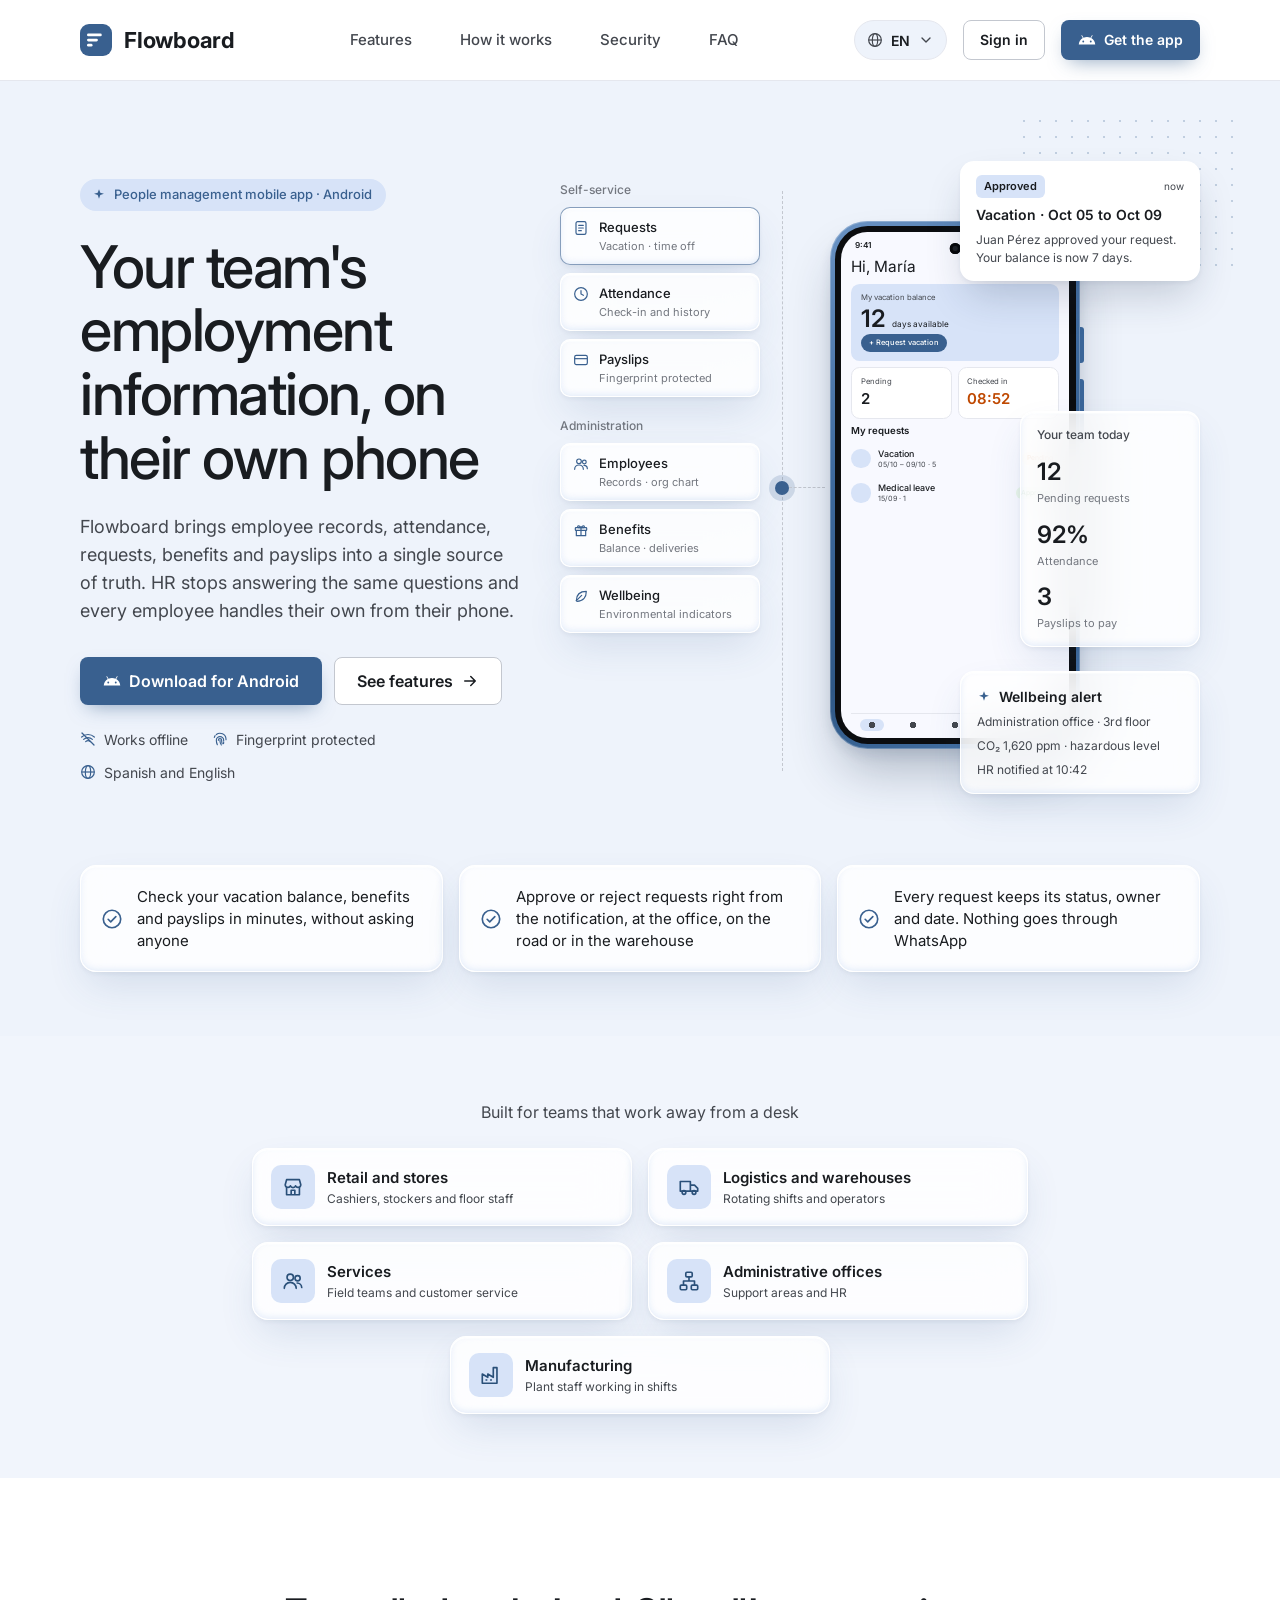
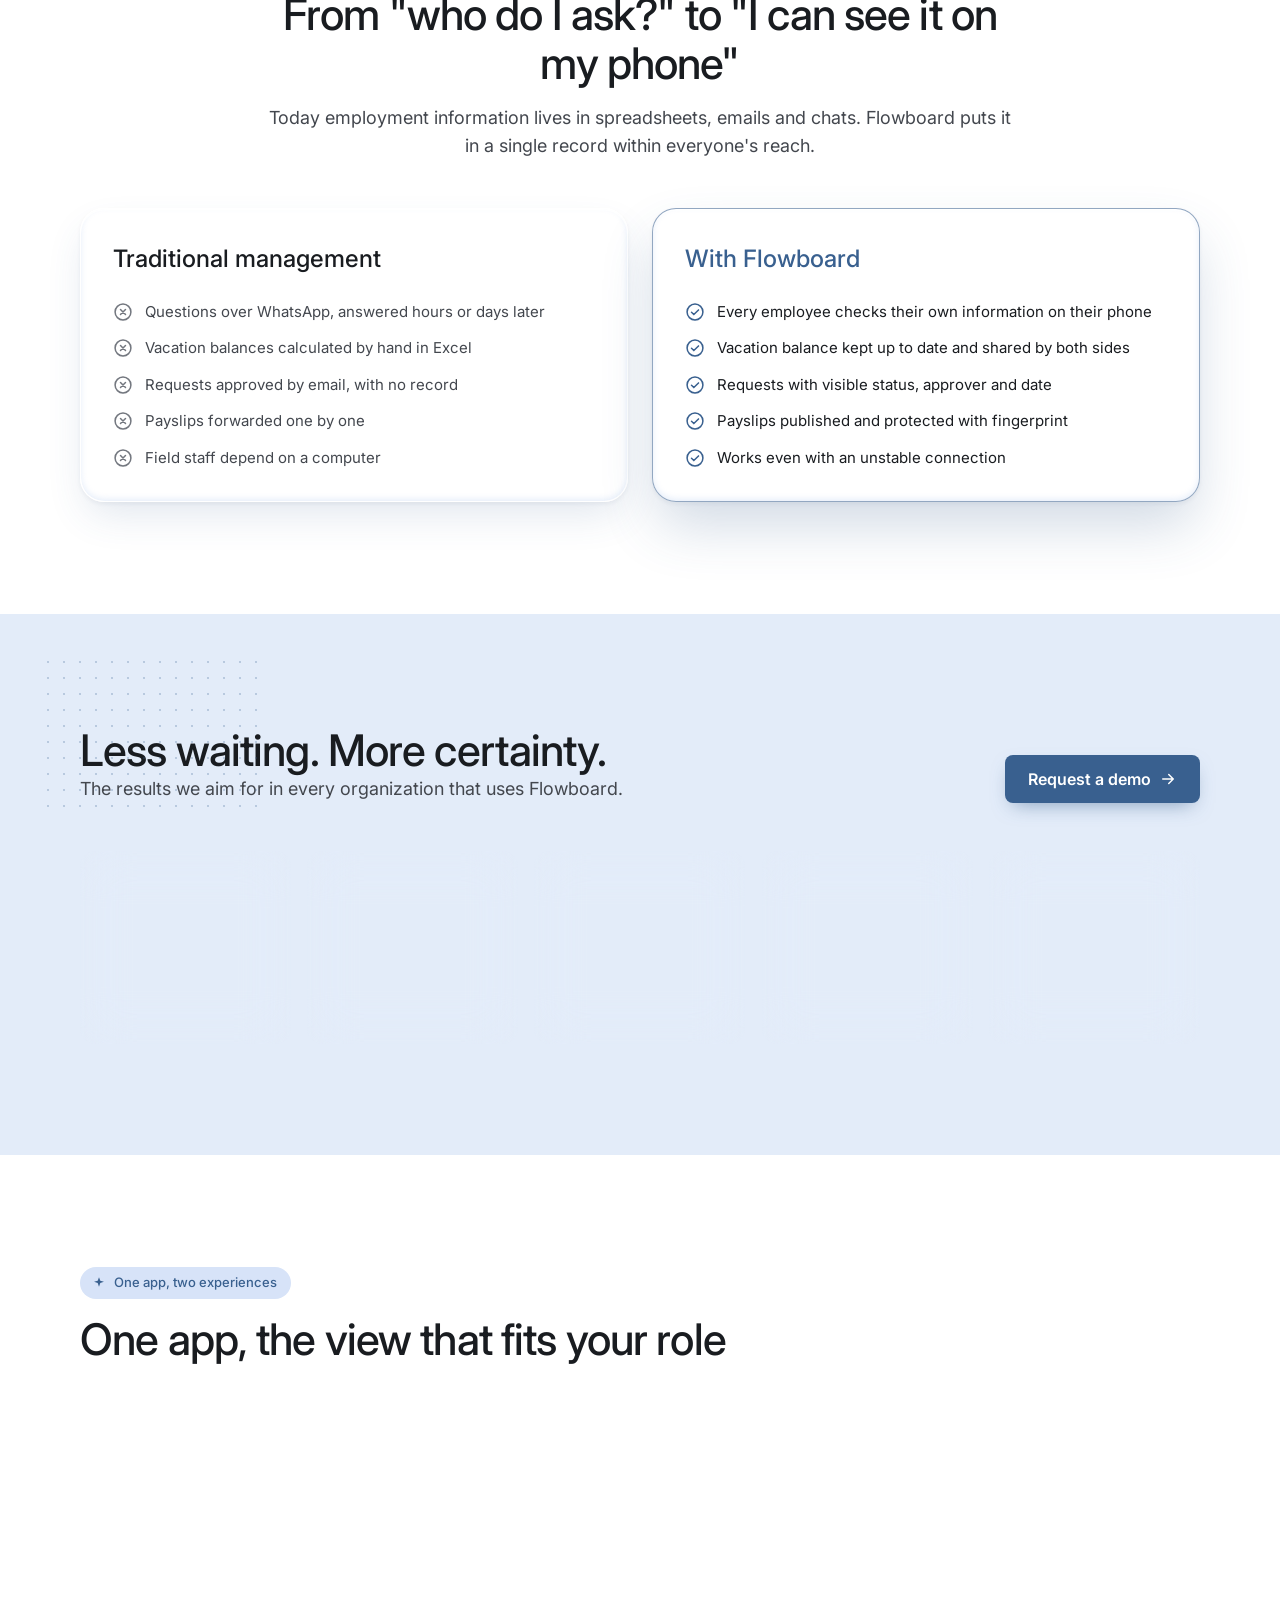
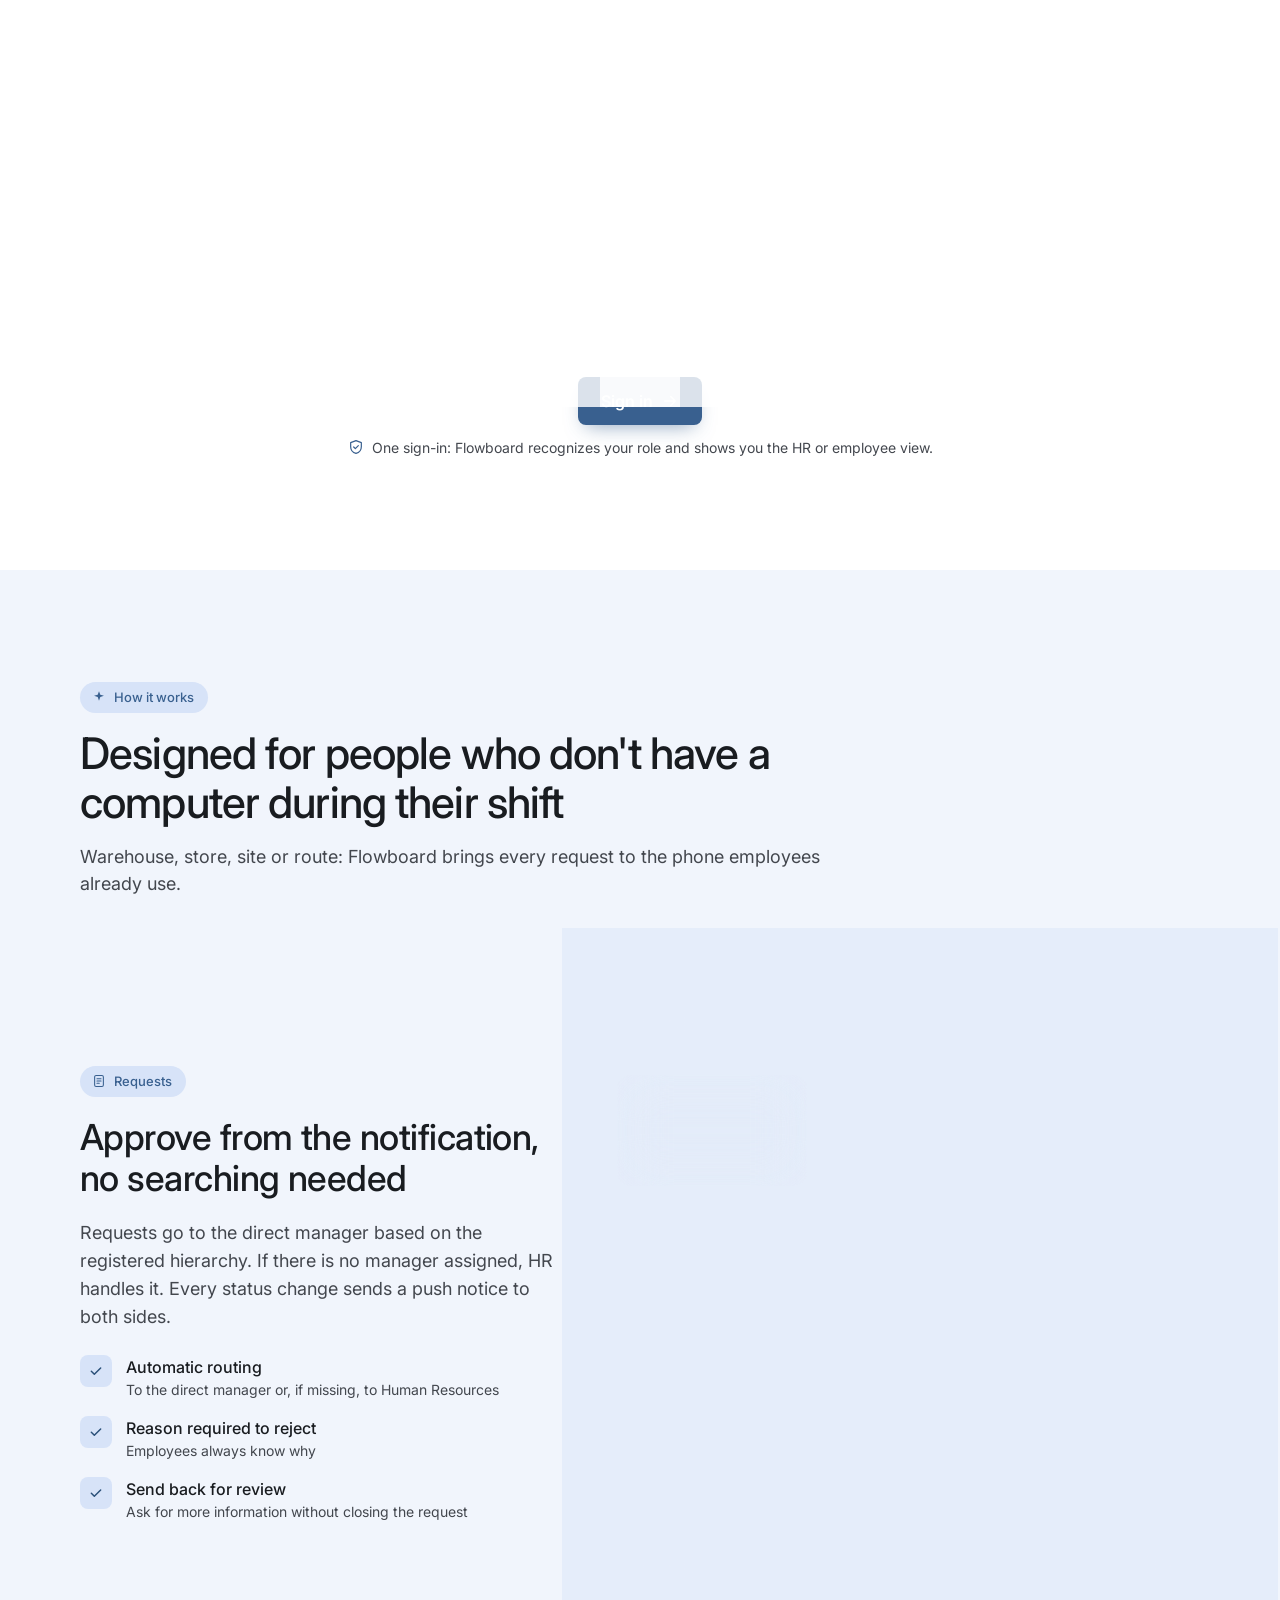
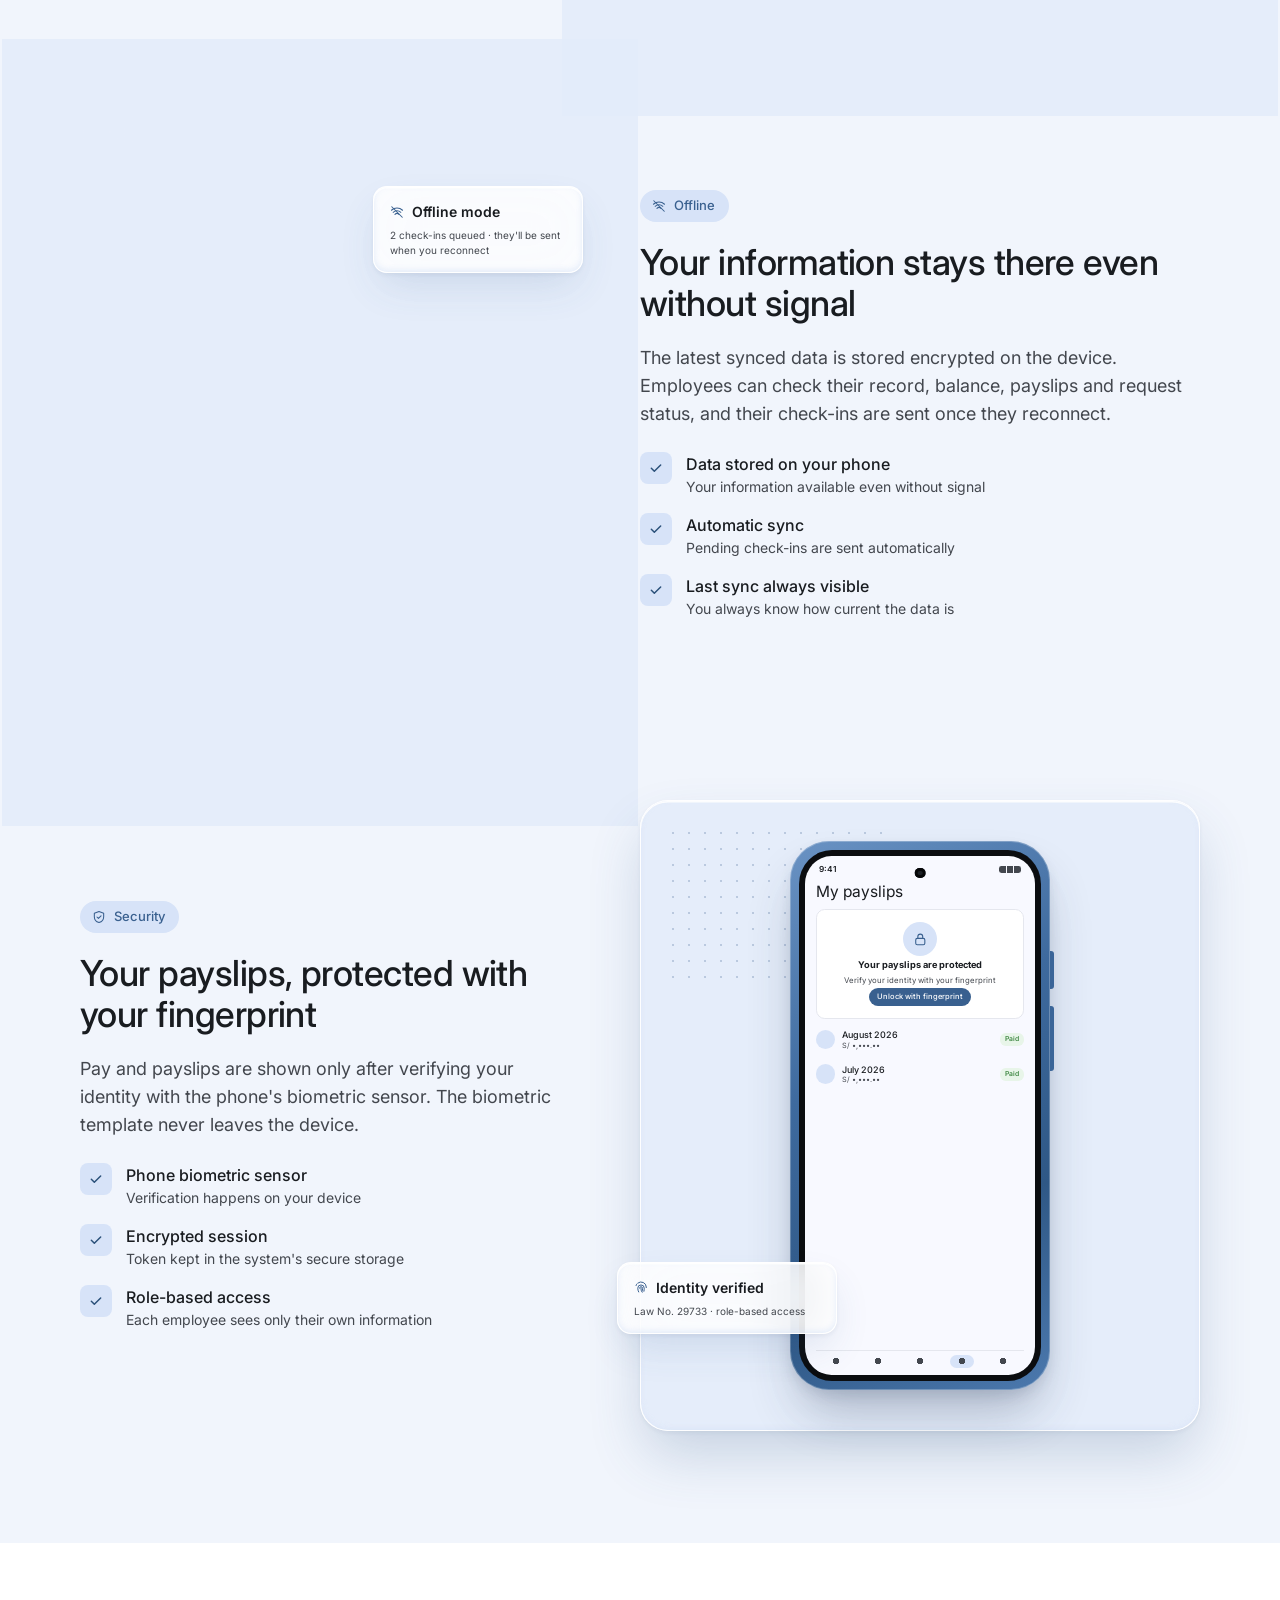
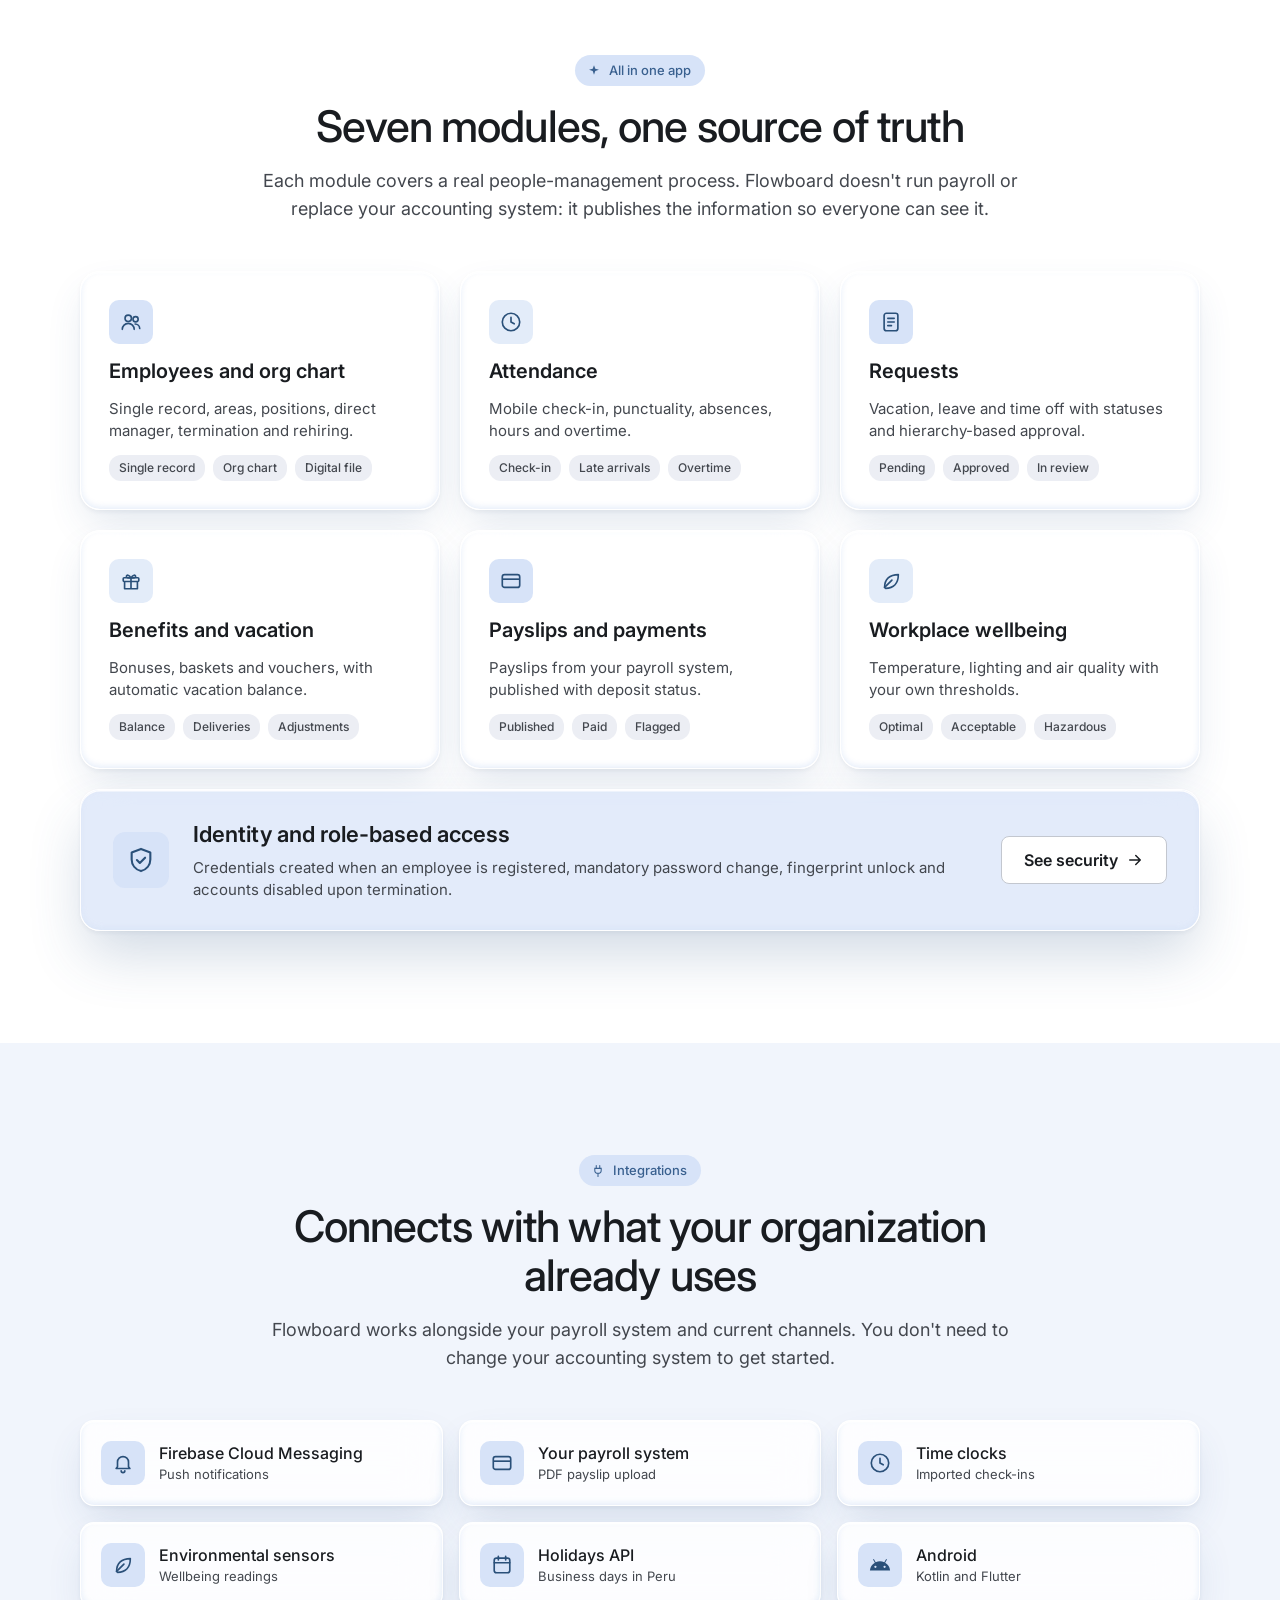
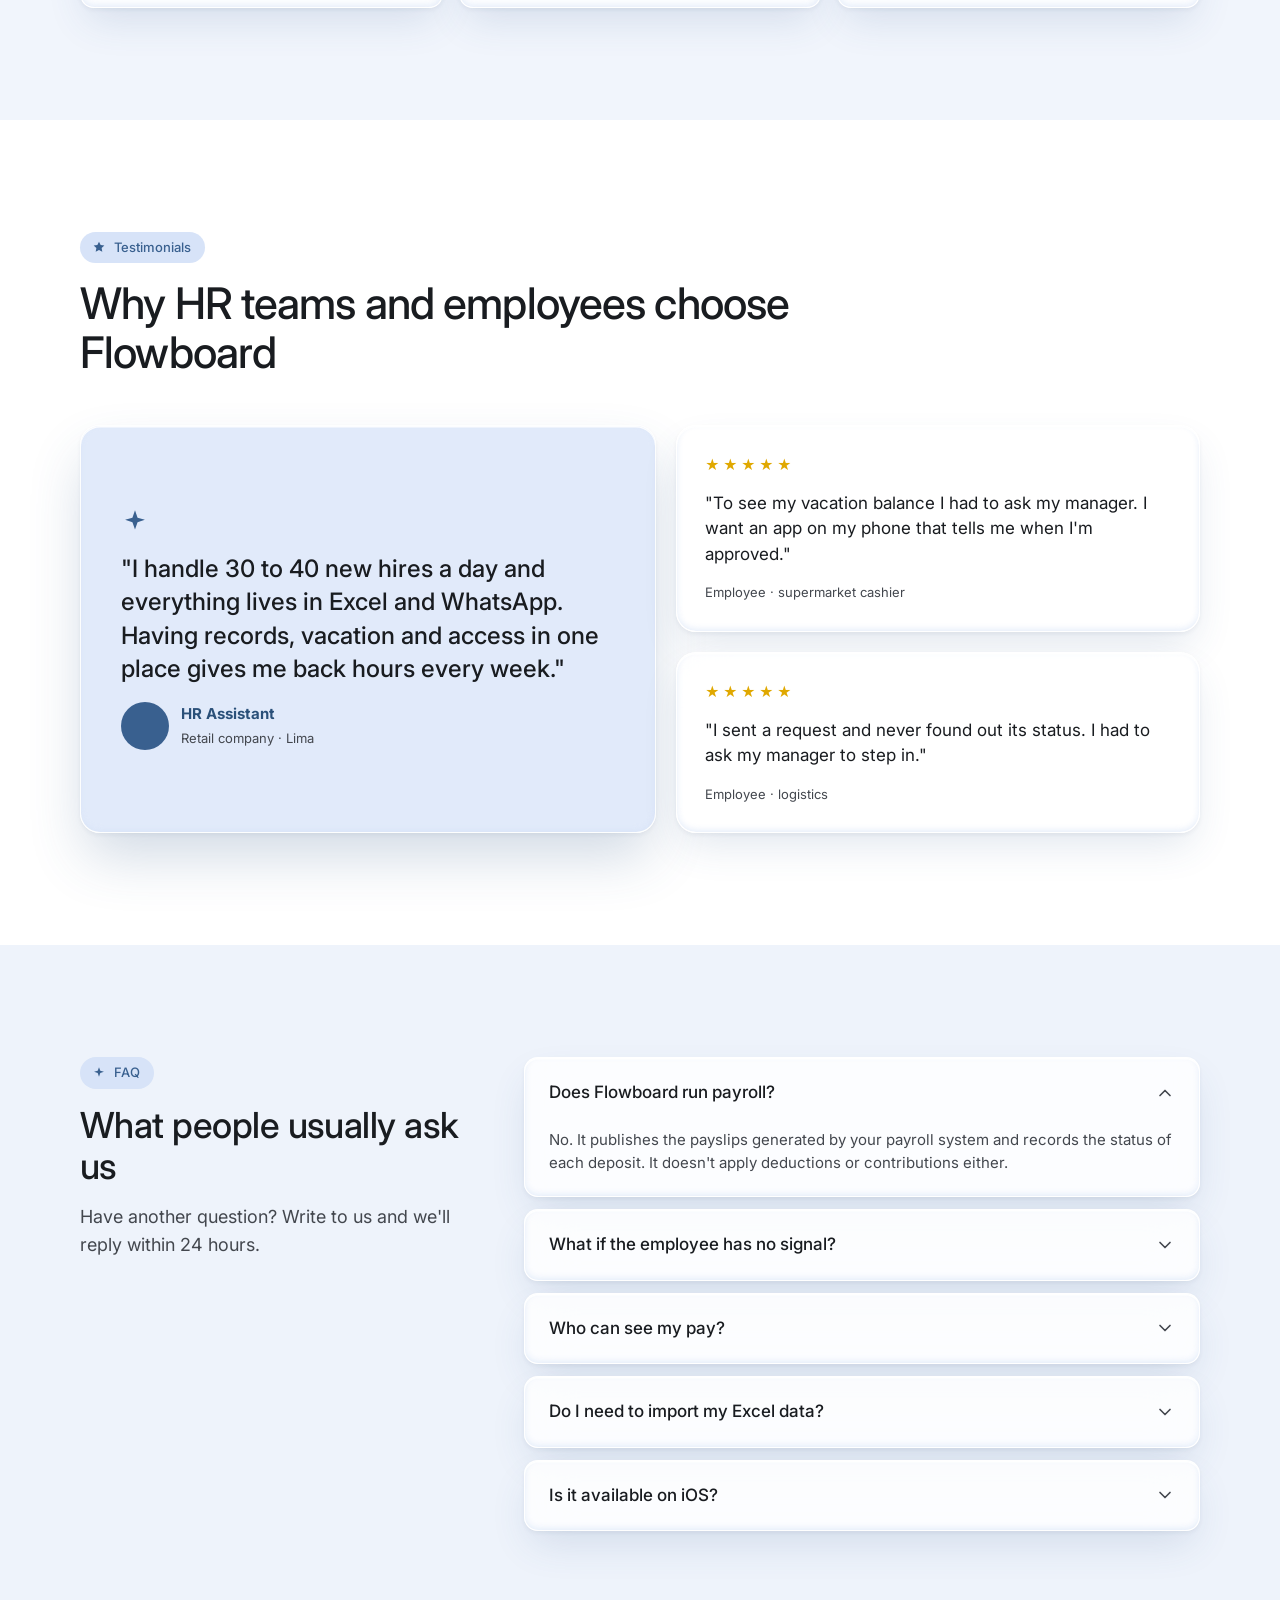
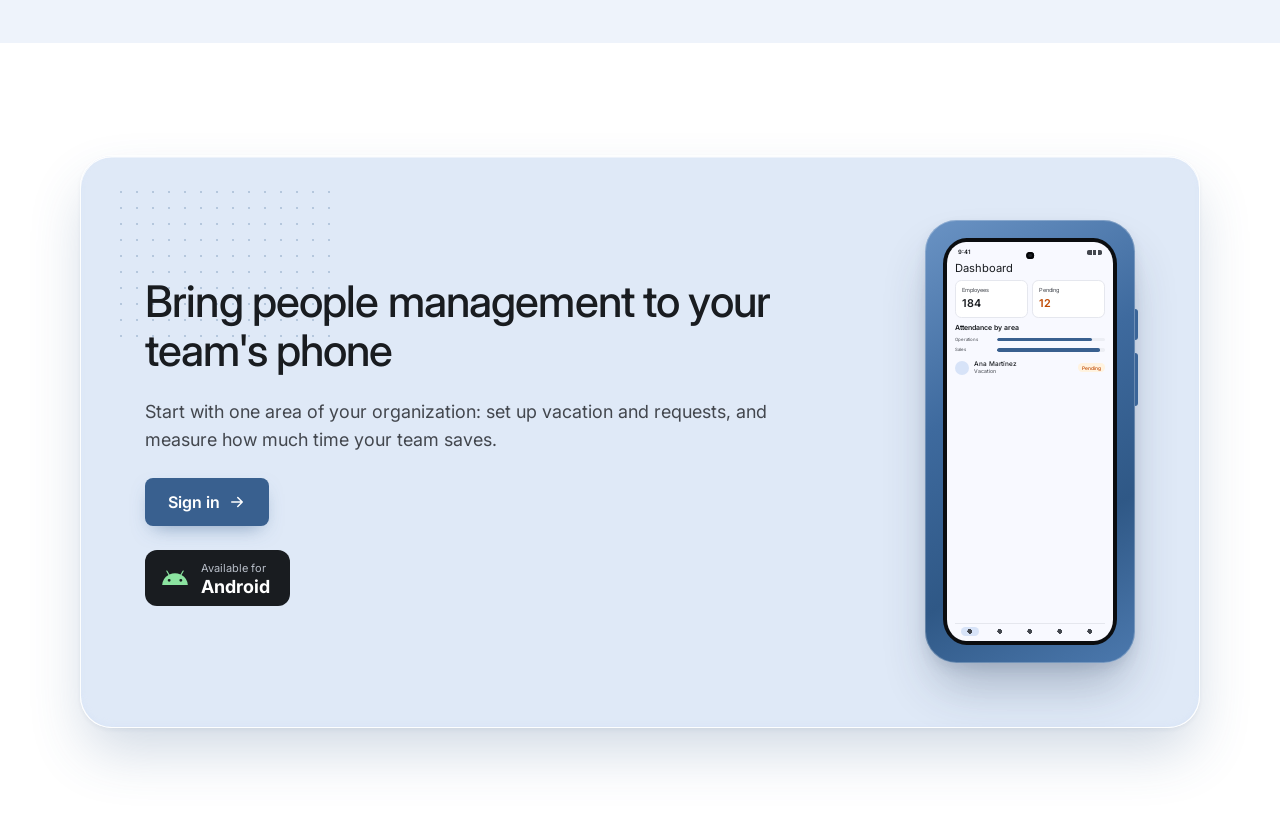
==== commit 29bc605f: "feat: add testimonials, faq and final call to action" ====
--- a/index.html
+++ b/index.html
@@ -21,6 +21,7 @@
   <link rel="stylesheet" href="assets/css/value.css">
   <link rel="stylesheet" href="assets/css/segments.css">
   <link rel="stylesheet" href="assets/css/features.css">
+  <link rel="stylesheet" href="assets/css/closing.css">
 </head>
 <body>
   <a class="skip-link" href="#main" data-i18n="a11y.skip">Saltar al contenido principal</a>
@@ -522,6 +523,101 @@
       </div>
     </section>
 
+    <section class="testimonials section section--white" aria-labelledby="testimonials-title">
+      <div class="container">
+        <div class="section-head">
+          <span class="eyebrow"><svg aria-hidden="true"><use href="#i-star"></use></svg><span data-i18n="testimonials.eyebrow">Testimonios</span></span>
+          <h2 class="title-lg" id="testimonials-title" data-i18n="testimonials.title">Por qué RR.HH. y colaboradores eligen Flowboard</h2>
+        </div>
+        <div class="testimonials__grid">
+          <figure class="quote quote--featured glass glass--strong">
+            <svg class="quote__mark" aria-hidden="true"><use href="#i-sparkle"></use></svg>
+            <blockquote data-i18n="testimonials.q1">"Coordino entre 30 y 40 ingresos por día y todo vive en Excel y WhatsApp. Tener la ficha, las vacaciones y los accesos en un solo lugar me devuelve horas de la semana."</blockquote>
+            <figcaption><span class="quote__avatar" aria-hidden="true"></span><span><strong data-i18n="testimonials.q1Name">Asistente de RR.HH.</strong><small data-i18n="testimonials.q1Role">Empresa de retail · Lima</small></span></figcaption>
+          </figure>
+          <div class="testimonials__col">
+            <figure class="quote glass">
+              <p class="quote__stars" data-i18n-attr="aria-label:testimonials.stars" aria-label="5 de 5 estrellas">★★★★★</p>
+              <blockquote data-i18n="testimonials.q2">"Para ver mi saldo de vacaciones tenía que preguntarle a mi jefe. Quiero una app en el celular que me avise cuando me aprueban."</blockquote>
+              <figcaption><small data-i18n="testimonials.q2Role">Colaboradora · cajera de supermercado</small></figcaption>
+            </figure>
+            <figure class="quote glass">
+              <p class="quote__stars" data-i18n-attr="aria-label:testimonials.stars" aria-label="5 de 5 estrellas">★★★★★</p>
+              <blockquote data-i18n="testimonials.q3">"Envié una solicitud y nunca supe en qué estado quedó. Tuve que pedirle a mi jefe que intercediera."</blockquote>
+              <figcaption><small data-i18n="testimonials.q3Role">Colaborador · sector logística</small></figcaption>
+            </figure>
+          </div>
+        </div>
+      </div>
+    </section>
+
+    <section class="faq section section--blue" id="preguntas" aria-labelledby="faq-title">
+      <div class="container faq__grid">
+        <div class="faq__intro">
+          <span class="eyebrow"><svg aria-hidden="true"><use href="#i-sparkle"></use></svg><span data-i18n="faq.eyebrow">Preguntas</span></span>
+          <h2 class="title-md" id="faq-title" data-i18n="faq.title">Lo que suelen preguntarnos</h2>
+          <p class="lead" data-i18n="faq.lead">¿Tienes otra duda? Escríbenos y te respondemos en menos de 24 horas.</p>
+        </div>
+        <div class="faq__list">
+          <details class="faq__item glass" open>
+            <summary><span data-i18n="faq.q1">¿Flowboard calcula la planilla?</span><svg aria-hidden="true"><use href="#i-chevron-down"></use></svg></summary>
+            <p data-i18n="faq.a1">No. Publica las boletas que genera tu sistema de planilla y registra el estado de cada depósito. Tampoco aplica descuentos ni aportes.</p>
+          </details>
+          <details class="faq__item glass">
+            <summary><span data-i18n="faq.q2">¿Qué pasa si el colaborador no tiene señal?</span><svg aria-hidden="true"><use href="#i-chevron-down"></use></svg></summary>
+            <p data-i18n="faq.a2">La app muestra los últimos datos sincronizados, guardados de forma cifrada en el teléfono, y envía las marcaciones pendientes apenas vuelve la conexión.</p>
+          </details>
+          <details class="faq__item glass">
+            <summary><span data-i18n="faq.q3">¿Quién puede ver mi remuneración?</span><svg aria-hidden="true"><use href="#i-chevron-down"></use></svg></summary>
+            <p data-i18n="faq.a3">Solo tú y el personal de Recursos Humanos autorizado. En tu teléfono, las boletas se abren después de verificar tu huella.</p>
+          </details>
+          <details class="faq__item glass">
+            <summary><span data-i18n="faq.q4">¿Necesito importar mis datos de Excel?</span><svg aria-hidden="true"><use href="#i-chevron-down"></use></svg></summary>
+            <p data-i18n="faq.a4">Puedes empezar registrando a tu personal desde cero. La migración de historiales anteriores no forma parte de esta versión.</p>
+          </details>
+          <details class="faq__item glass">
+            <summary><span data-i18n="faq.q5">¿Está disponible en iOS?</span><svg aria-hidden="true"><use href="#i-chevron-down"></use></svg></summary>
+            <p data-i18n="faq.a5">Por ahora Flowboard está disponible para Android. La versión para iOS está en nuestros planes.</p>
+          </details>
+        </div>
+      </div>
+    </section>
+
+    <section class="cta section section--white" aria-labelledby="cta-title">
+      <div class="container">
+        <div class="cta__band glass glass--strong">
+          <span class="dots cta__dots" aria-hidden="true"></span>
+          <div class="cta__copy">
+            <h2 class="title-lg" id="cta-title" data-i18n="cta.title">Lleva la gestión de personas al celular de tu equipo</h2>
+            <p class="lead" data-i18n="cta.lead">Empieza con un área de tu organización: configura vacaciones y solicitudes y mide cuánto tiempo ahorra tu equipo.</p>
+            <a class="btn btn--primary" href="#acceso"><span data-i18n="header.login">Iniciar sesión</span><svg aria-hidden="true"><use href="#i-arrow"></use></svg></a>
+            <a class="store-badge" href="#descargar">
+              <svg aria-hidden="true"><use href="#i-android"></use></svg>
+              <span><small data-i18n="cta.badgeSmall">Disponible para</small><strong>Android</strong></span>
+            </a>
+          </div>
+          <figure class="device device--sm" role="img" data-i18n-attr="aria-label:screen.hrAlt" aria-label="Panel de Recursos Humanos en Flowboard">
+            <div class="device__screen" aria-hidden="true">
+              <div class="app">
+                <div class="app__status"><span>9:41</span><span class="app__status-icons"></span></div>
+                <p class="app__title" data-i18n="screen.hrTitle">Panel</p>
+                <div class="app__grid2">
+                  <div class="app__card"><p class="app__label" data-i18n="screen.hrEmployees">Colaboradores</p><p class="app__stat">184</p></div>
+                  <div class="app__card"><p class="app__label" data-i18n="screen.homePending">Pendientes</p><p class="app__stat app__stat--warn">12</p></div>
+                </div>
+                <p class="app__section" data-i18n="screen.hrByArea">Asistencia por área</p>
+                <div class="app__bar"><small data-i18n="screen.areaOps">Operaciones</small><span style="--v:88%"></span></div>
+                <div class="app__bar"><small data-i18n="screen.areaSales">Comercial</small><span style="--v:95%"></span></div>
+                <div class="app__item"><span class="app__avatar"></span><span class="app__item-text"><strong>Ana Martínez</strong><small data-i18n="screen.vacation">Vacaciones</small></span><span class="app__chip app__chip--pending" data-i18n="status.pending">Pendiente</span></div>
+                <div class="app__spacer"></div>
+                <div class="app__nav"><span class="is-active"></span><span></span><span></span><span></span><span></span></div>
+              </div>
+            </div>
+          </figure>
+        </div>
+      </div>
+    </section>
+
   </main>
 
   <svg xmlns="http://www.w3.org/2000/svg" style="display:none">
@@ -563,5 +659,6 @@
   <script src="assets/i18n/value.i18n.js"></script>
   <script src="assets/i18n/segments.i18n.js"></script>
   <script src="assets/i18n/features.i18n.js"></script>
+  <script src="assets/i18n/closing.i18n.js"></script>
 </body>
 </html>
--- a/assets/css/closing.css
+++ b/assets/css/closing.css
@@ -0,0 +1,101 @@
+.testimonials__grid {
+  display: grid;
+  grid-template-columns: 1.1fr 1fr;
+  gap: 20px;
+}
+.testimonials__col { display: grid; gap: 20px; }
+.quote {
+  display: flex;
+  flex-direction: column;
+  gap: 16px;
+  margin: 0;
+  padding: 28px;
+  border-radius: 20px;
+}
+.quote blockquote { margin: 0; font-size: 17px; line-height: 1.5; }
+.quote figcaption { display: flex; align-items: center; gap: 12px; }
+.quote figcaption strong { display: block; font-size: 15px; color: var(--color-primary-dark); }
+.quote figcaption small { font-size: 13px; color: var(--color-text-2); }
+.quote__stars { color: #E0A800; letter-spacing: 3px; font-size: 14px; }
+
+.quote--featured {
+  justify-content: center;
+  padding: var(--space-5);
+  background: rgba(215, 227, 248, 0.75);
+}
+.quote--featured blockquote { font-size: 24px; font-weight: 500; line-height: 1.4; }
+.quote__mark { width: 28px; height: 28px; color: var(--color-primary); }
+.quote__avatar { width: 48px; height: 48px; border-radius: 50%; background: var(--color-primary); }
+
+.faq__grid {
+  display: grid;
+  grid-template-columns: 380px 1fr;
+  gap: var(--space-8);
+  align-items: start;
+}
+.faq__intro { display: flex; flex-direction: column; gap: var(--space-2); }
+.faq__list { display: grid; gap: 12px; }
+.faq__item { border-radius: 14px; }
+.faq__item summary {
+  display: flex;
+  justify-content: space-between;
+  align-items: center;
+  gap: 16px;
+  padding: 22px 24px;
+  font-size: 17px;
+  font-weight: 500;
+  cursor: pointer;
+  list-style: none;
+}
+.faq__item summary::-webkit-details-marker { display: none; }
+.faq__item summary svg { width: 20px; height: 20px; flex-shrink: 0; color: var(--color-text-2); transition: transform 0.2s ease; }
+.faq__item[open] summary svg { transform: rotate(180deg); }
+.faq__item p { padding: 0 24px 22px; font-size: 15px; line-height: 1.55; color: var(--color-text-2); }
+
+.cta__band {
+  position: relative;
+  display: flex;
+  align-items: center;
+  justify-content: space-between;
+  gap: var(--space-6);
+  padding: var(--space-8);
+  border-radius: 32px;
+  background: rgba(220, 231, 247, 0.9);
+  overflow: hidden;
+}
+.cta__dots { top: 28px; left: 32px; }
+.cta__copy {
+  position: relative;
+  display: flex;
+  flex-direction: column;
+  align-items: flex-start;
+  gap: var(--space-3);
+  max-width: 640px;
+}
+
+.store-badge {
+  display: inline-flex;
+  align-items: center;
+  gap: 12px;
+  padding: 10px 20px 10px 16px;
+  border-radius: 12px;
+  background: #191C20;
+  color: #FFFFFF;
+}
+.store-badge svg { width: 28px; height: 28px; color: #8BE3A0; }
+.store-badge small { display: block; font-size: 11px; color: #B8BEC8; }
+.store-badge strong { display: block; font-size: 18px; line-height: 1.1; }
+
+@media (max-width: 1023px) {
+  .testimonials__grid,
+  .faq__grid { grid-template-columns: 1fr; }
+  .faq__grid { gap: var(--space-4); }
+  .cta__band { flex-direction: column; align-items: stretch; padding: var(--space-5); }
+  .cta__band .device { align-self: center; }
+}
+@media (max-width: 599px) {
+  .quote--featured { padding: var(--space-3); }
+  .quote--featured blockquote { font-size: 19px; }
+  .cta__band { padding: var(--space-3); border-radius: 24px; }
+  .cta__copy .btn { width: 100%; }
+}
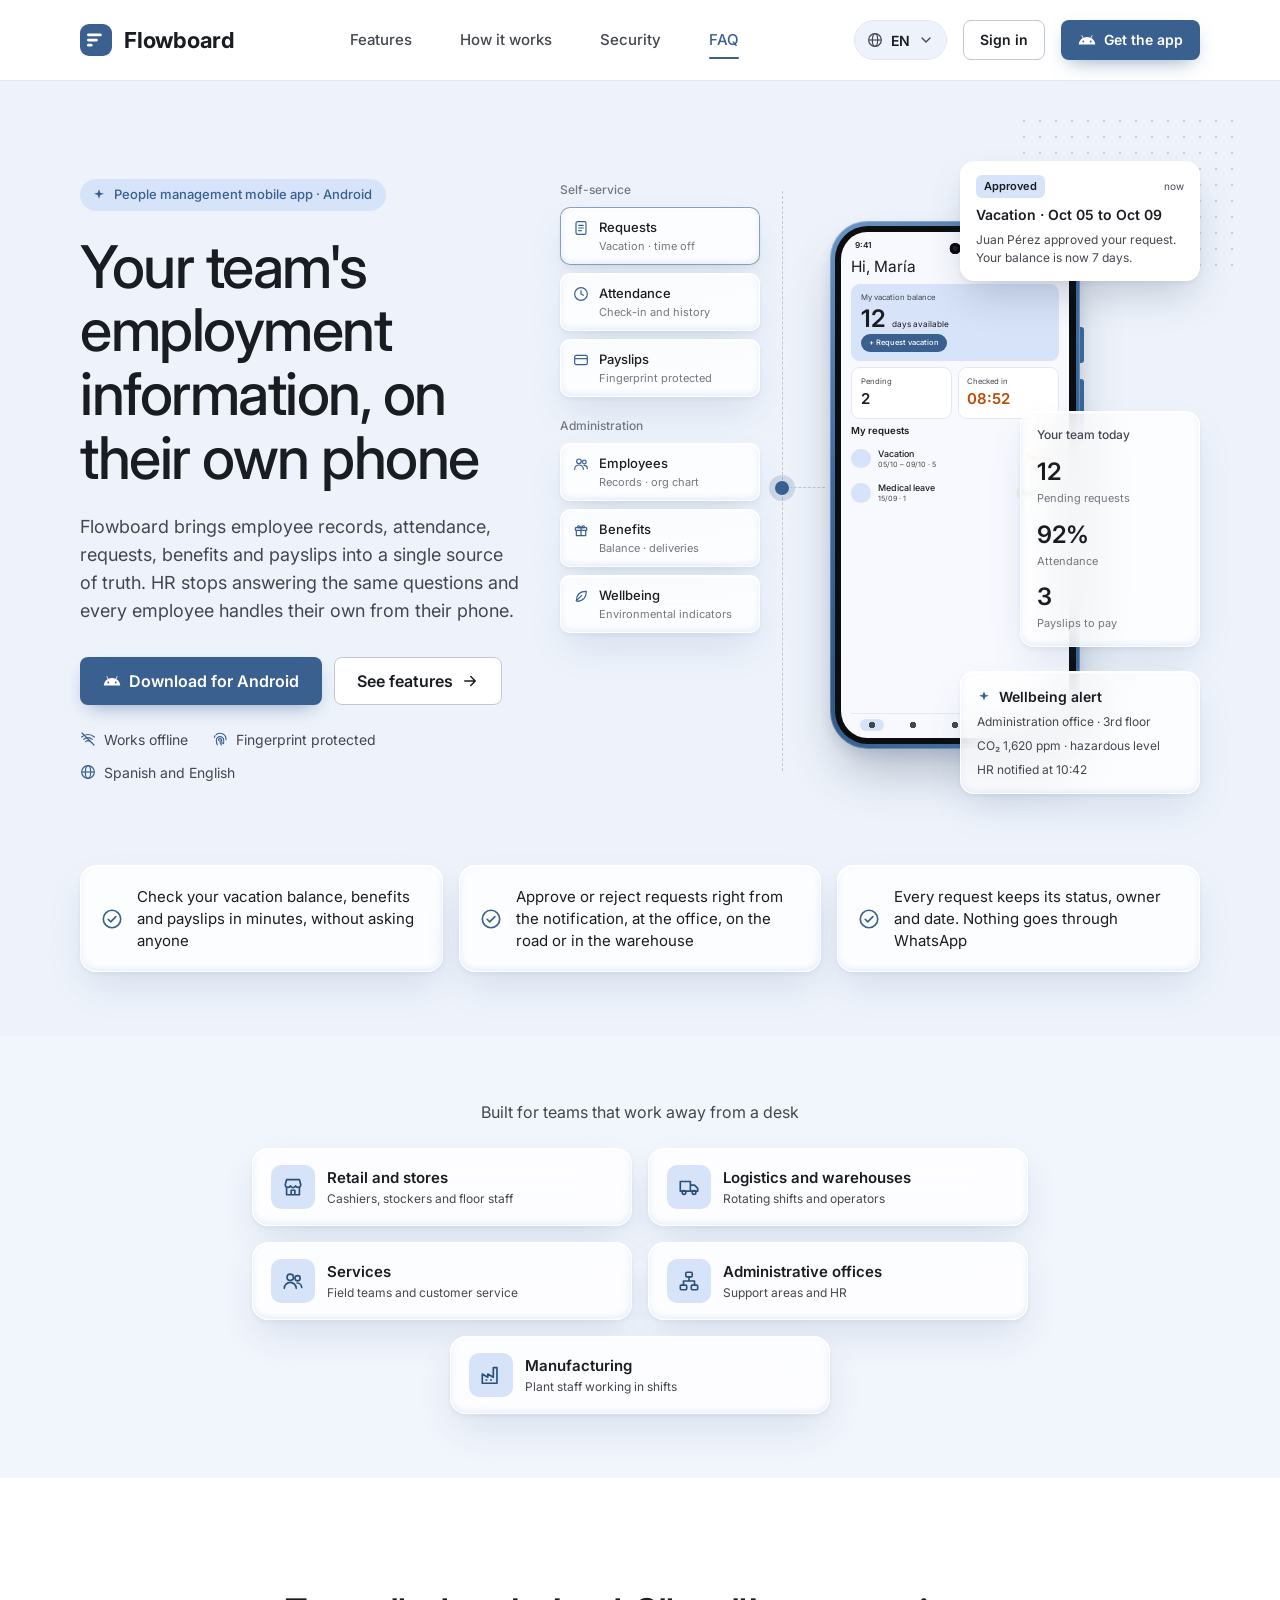
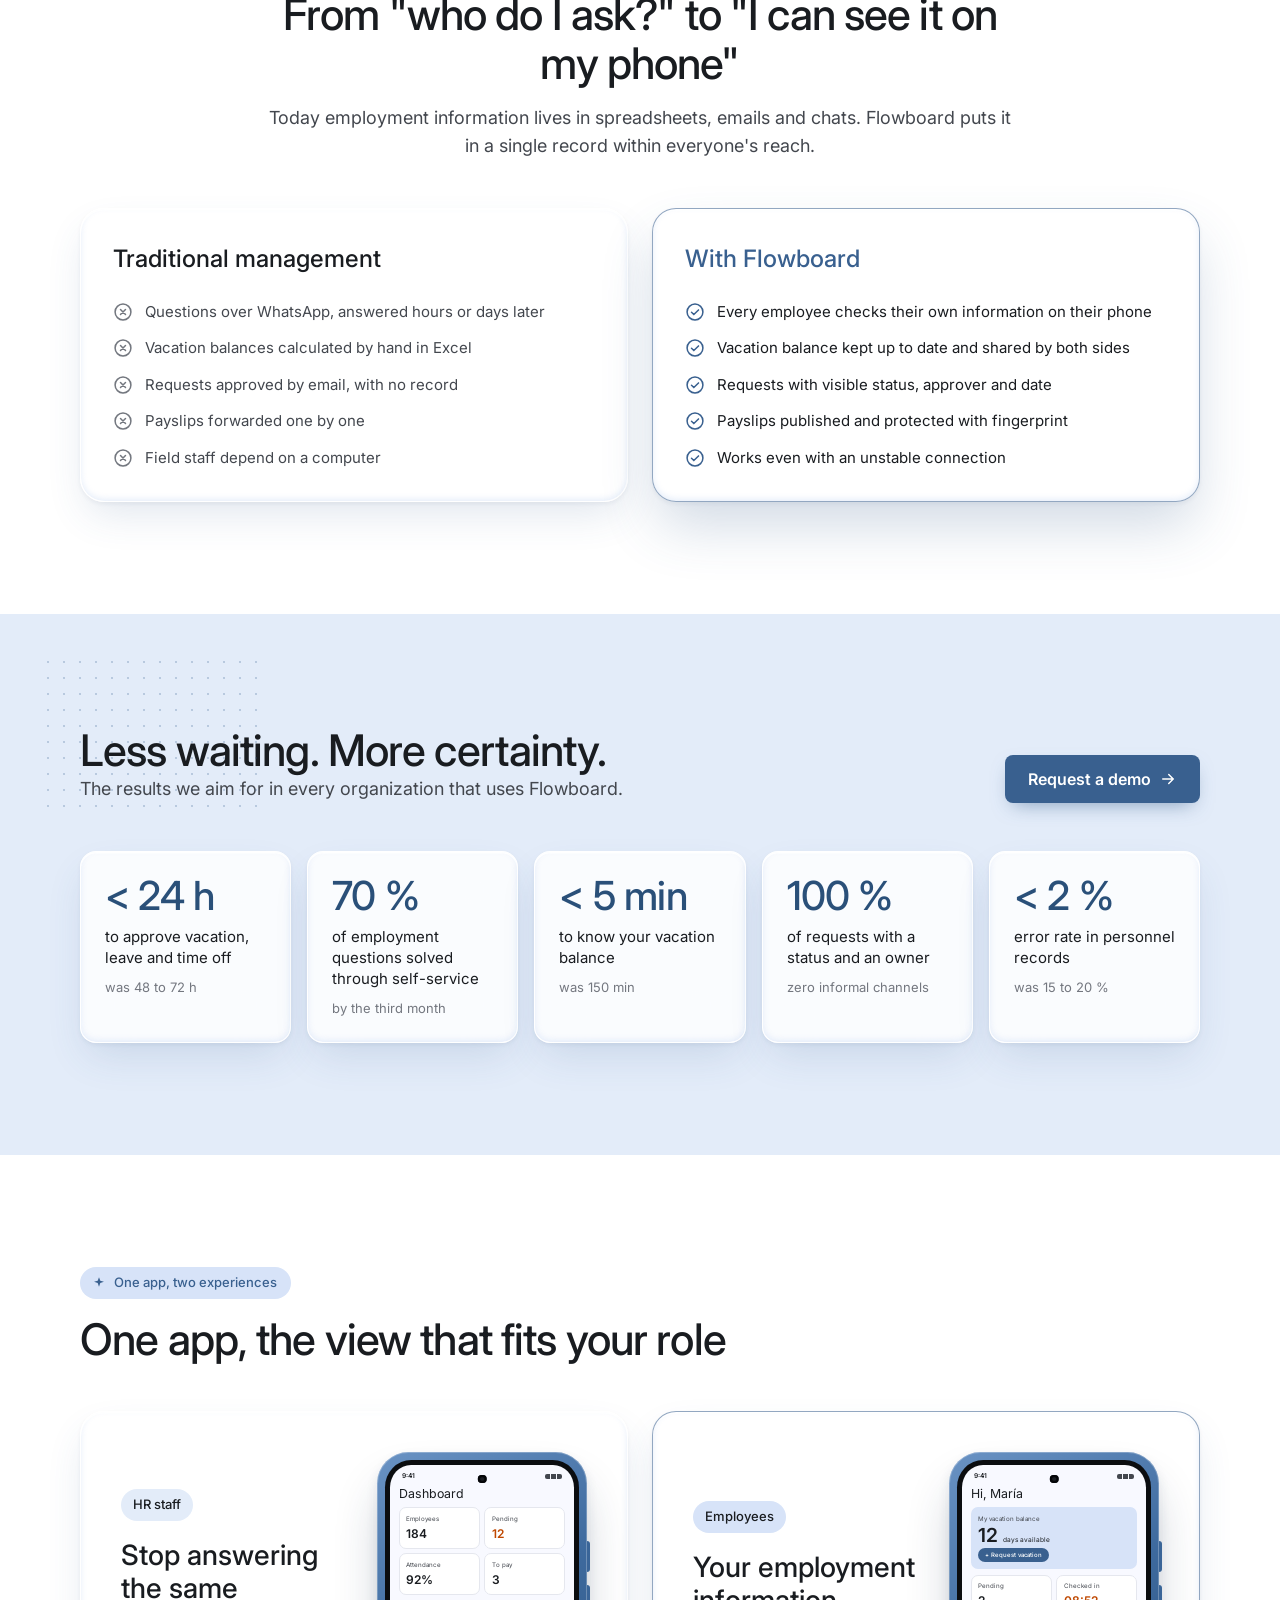
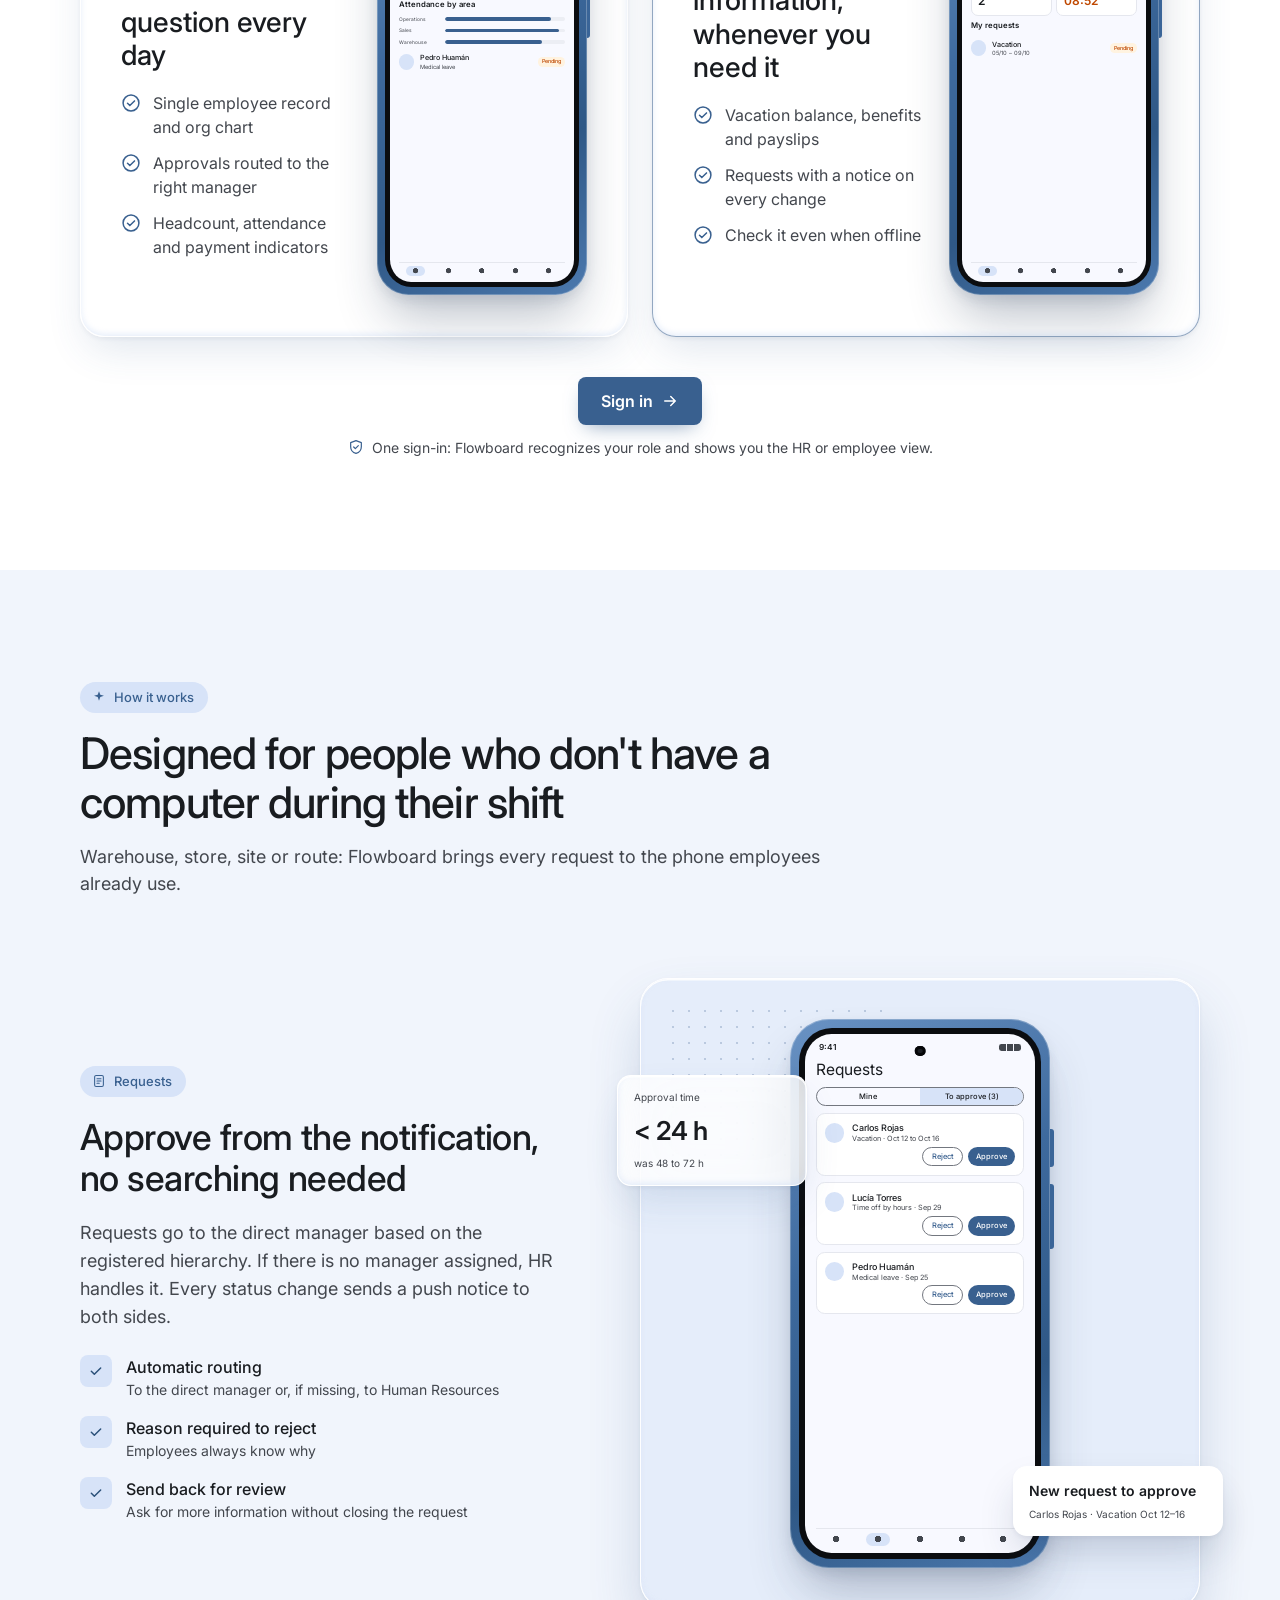
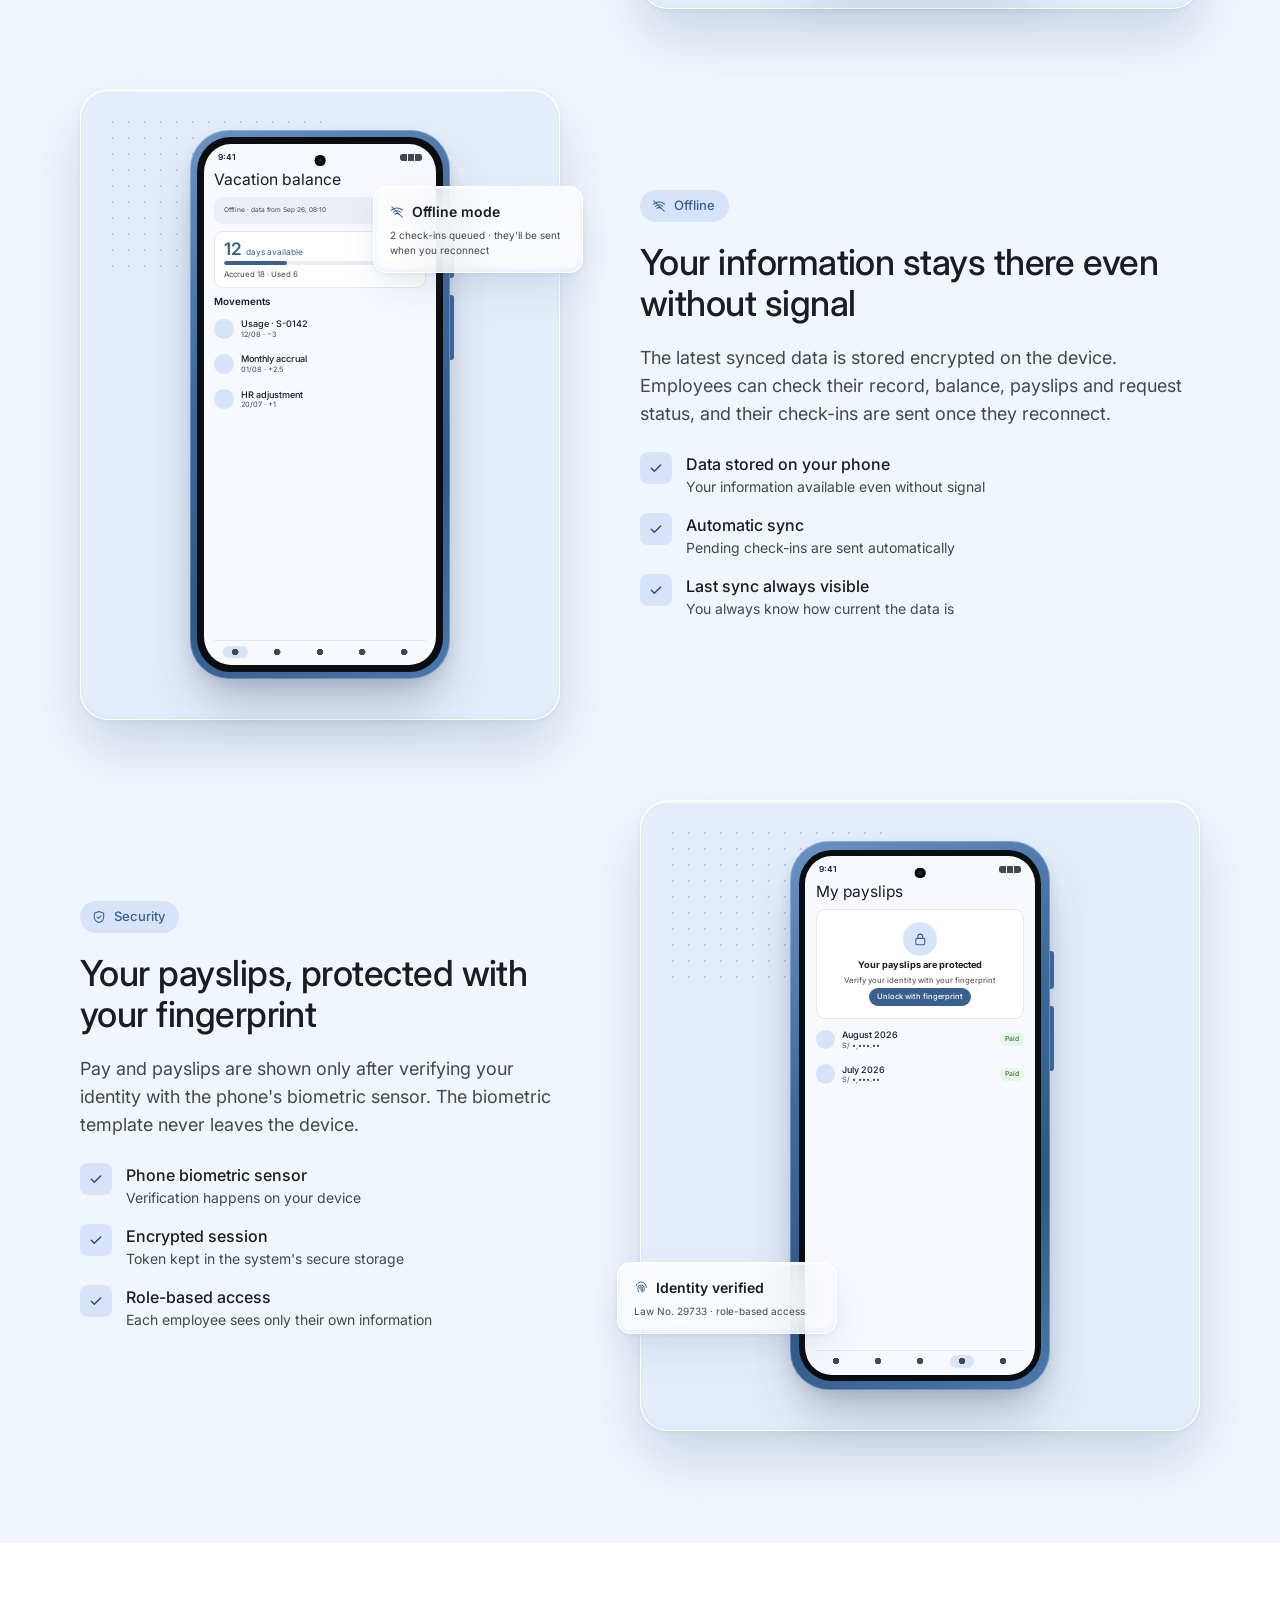
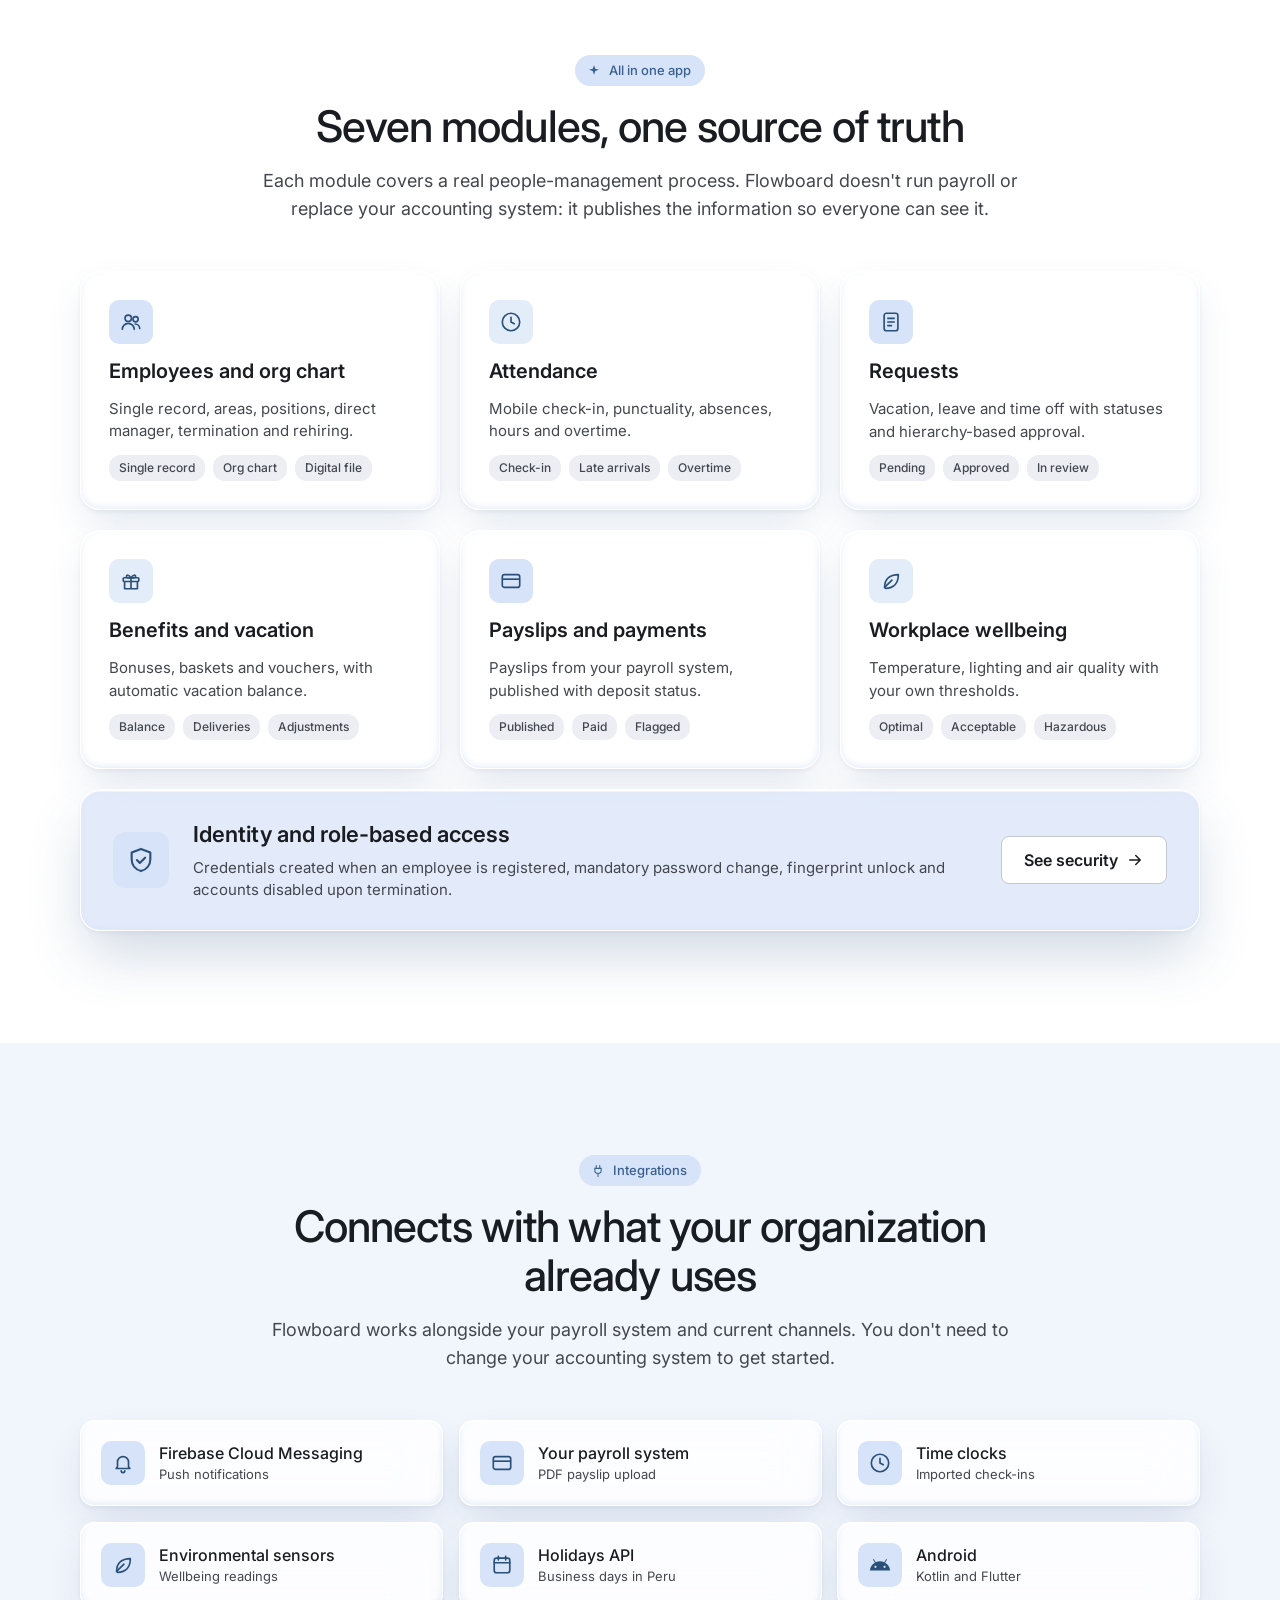
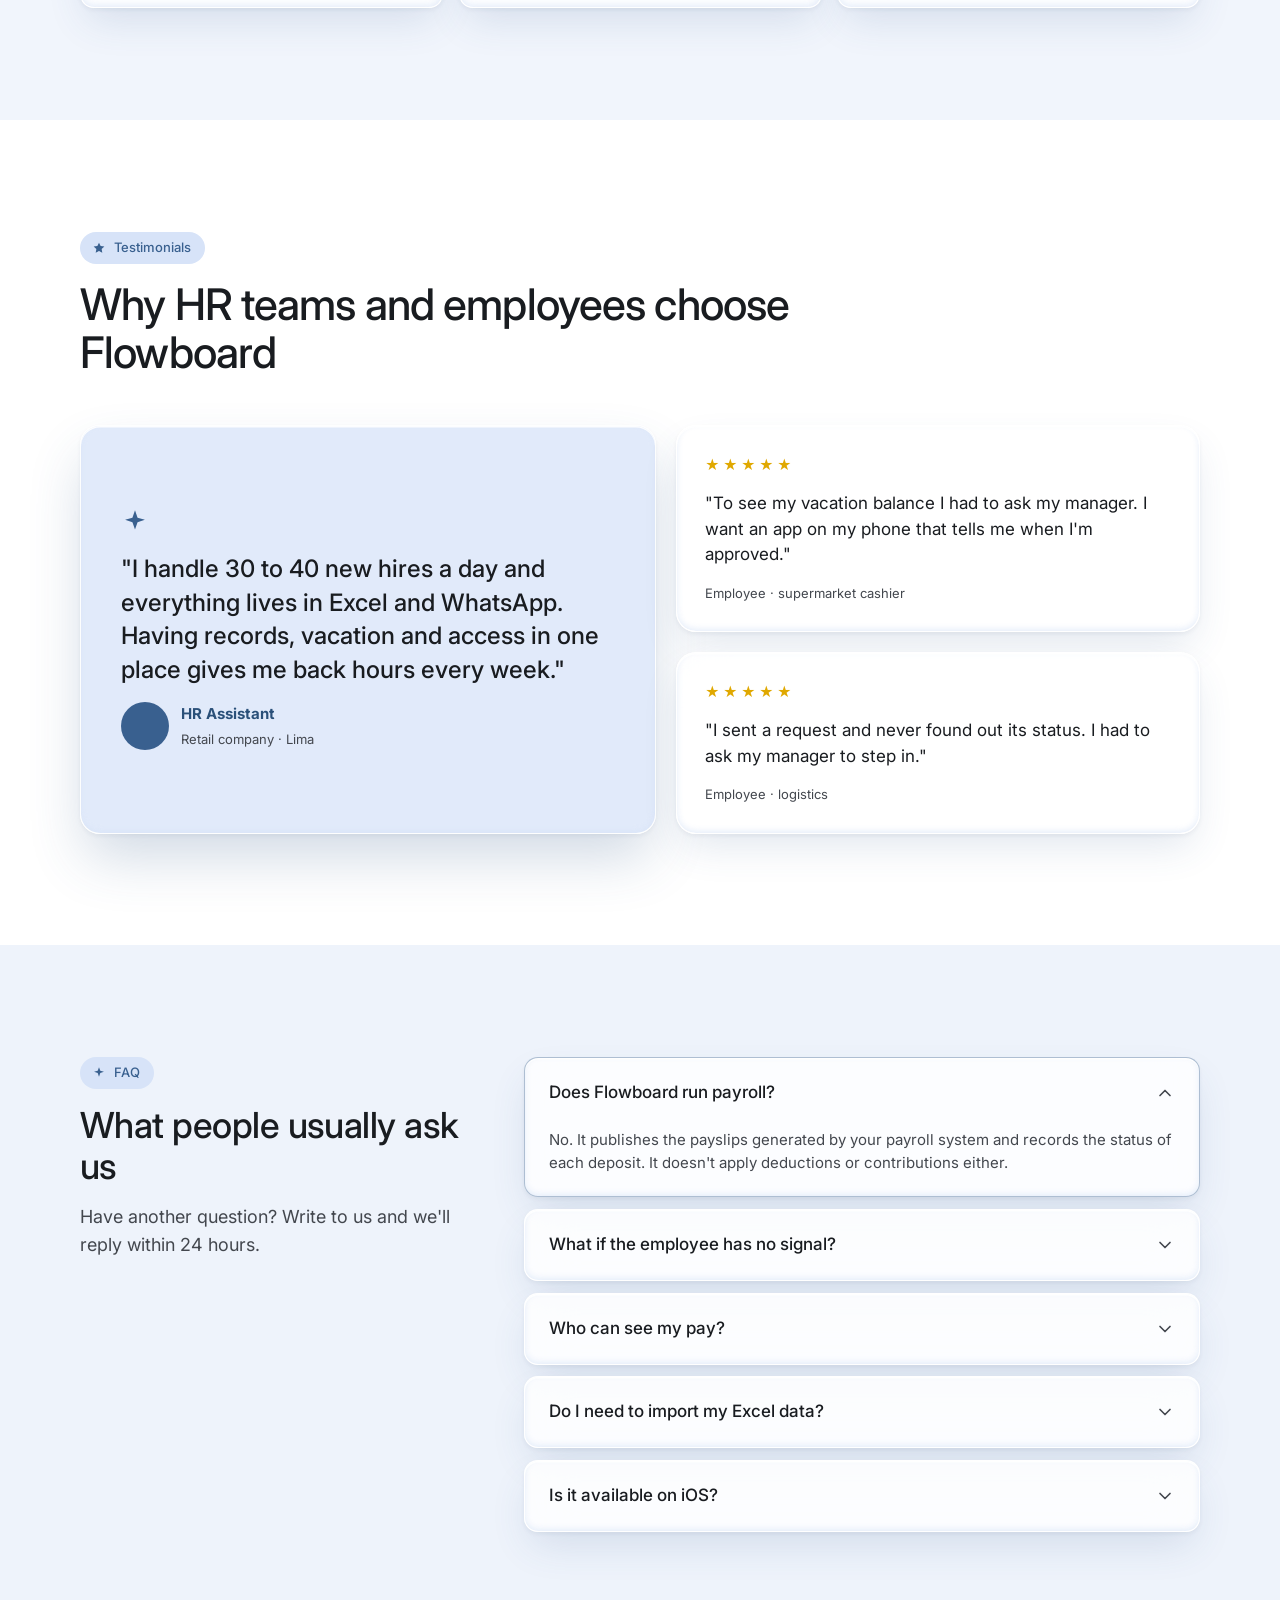
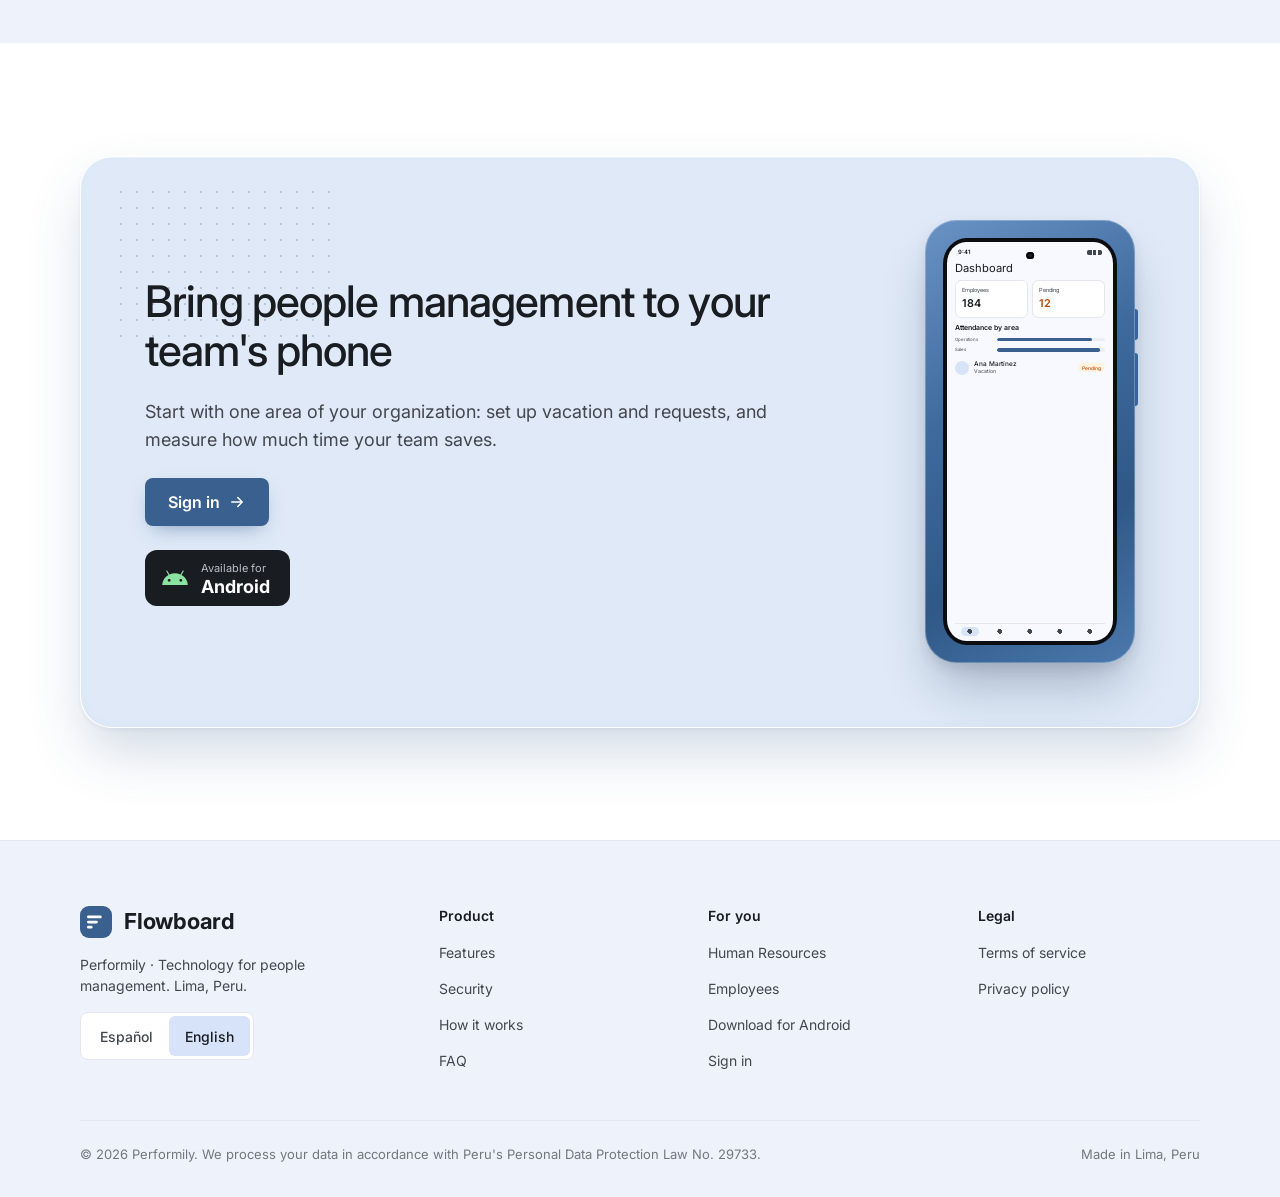
==== commit d5da99ea: "feat: add footer, animations, terms of service and privacy policy" ====
--- a/index.html
+++ b/index.html
@@ -22,6 +22,8 @@
   <link rel="stylesheet" href="assets/css/segments.css">
   <link rel="stylesheet" href="assets/css/features.css">
   <link rel="stylesheet" href="assets/css/closing.css">
+  <link rel="stylesheet" href="assets/css/footer.css">
+  <link rel="stylesheet" href="assets/css/animations.css">
 </head>
 <body>
   <a class="skip-link" href="#main" data-i18n="a11y.skip">Saltar al contenido principal</a>
@@ -360,6 +362,7 @@
           <p class="lead" data-i18n="features.lead">Almacén, tienda, obra o ruta: Flowboard lleva cada trámite al teléfono que el colaborador ya usa.</p>
         </div>
 
+
         <article class="feature">
           <div class="feature__copy">
             <span class="eyebrow"><svg aria-hidden="true"><use href="#i-request"></use></svg><span data-i18n="features.f1Eyebrow">Solicitudes</span></span>
@@ -439,6 +442,7 @@
           </div>
         </article>
 
+
         <article class="feature" id="seguridad">
           <div class="feature__copy">
             <span class="eyebrow"><svg aria-hidden="true"><use href="#i-shield"></use></svg><span data-i18n="features.f3Eyebrow">Seguridad</span></span>
@@ -619,6 +623,50 @@
     </section>
 
   </main>
+
+  <footer class="site-footer">
+    <div class="container">
+      <div class="site-footer__grid">
+        <div class="site-footer__brand">
+          <a class="brand" href="#top"><img src="assets/img/logo.svg" alt="" width="32" height="32"><span>Flowboard</span></a>
+          <p data-i18n="footer.about">Performily · Tecnología para la gestión de personas. Lima, Perú.</p>
+          <div class="lang-toggle" role="group" data-i18n-attr="aria-label:header.langLabel" aria-label="Cambiar idioma">
+            <button type="button" data-set-lang="es" aria-pressed="true">Español</button>
+            <button type="button" data-set-lang="en" aria-pressed="false">English</button>
+          </div>
+        </div>
+        <nav data-i18n-attr="aria-label:footer.product" aria-label="Producto">
+          <h2 data-i18n="footer.product">Producto</h2>
+          <ul>
+            <li><a href="#funcionalidades" data-i18n="nav.features">Funcionalidades</a></li>
+            <li><a href="#seguridad" data-i18n="nav.security">Seguridad</a></li>
+            <li><a href="#como-funciona" data-i18n="nav.how">Cómo funciona</a></li>
+            <li><a href="#preguntas" data-i18n="footer.faq">Preguntas frecuentes</a></li>
+          </ul>
+        </nav>
+        <nav data-i18n-attr="aria-label:footer.forYou" aria-label="Para ti">
+          <h2 data-i18n="footer.forYou">Para ti</h2>
+          <ul>
+            <li><a href="#como-funciona" data-i18n="footer.hr">Recursos Humanos</a></li>
+            <li><a href="#como-funciona" data-i18n="footer.employees">Colaboradores</a></li>
+            <li><a href="#descargar" data-i18n="hero.ctaDownload">Descargar para Android</a></li>
+            <li><a href="#acceso" data-i18n="header.login">Iniciar sesión</a></li>
+          </ul>
+        </nav>
+        <nav data-i18n-attr="aria-label:footer.legal" aria-label="Legal">
+          <h2 data-i18n="footer.legal">Legal</h2>
+          <ul>
+            <li><a href="terms.html" data-i18n="footer.terms">Términos del servicio</a></li>
+            <li><a href="privacy.html" data-i18n="footer.privacy">Política de privacidad</a></li>
+          </ul>
+        </nav>
+      </div>
+      <div class="site-footer__bottom">
+        <p data-i18n="footer.copy">© 2026 Performily. Tratamos tus datos conforme a la Ley N.° 29733 de Protección de Datos Personales.</p>
+        <p data-i18n="footer.made">Hecho en Lima, Perú</p>
+      </div>
+    </div>
+  </footer>
 
   <svg xmlns="http://www.w3.org/2000/svg" style="display:none">
     <symbol id="i-check" viewBox="0 0 24 24"><path d="M5 12.5l4.5 4.5L19 7.5" fill="none" stroke="currentColor" stroke-width="2.2" stroke-linecap="round" stroke-linejoin="round"/></symbol>
@@ -660,5 +708,7 @@
   <script src="assets/i18n/segments.i18n.js"></script>
   <script src="assets/i18n/features.i18n.js"></script>
   <script src="assets/i18n/closing.i18n.js"></script>
+  <script src="assets/i18n/footer.i18n.js"></script>
+  <script src="assets/js/animations.js"></script>
 </body>
 </html>
--- a/assets/css/footer.css
+++ b/assets/css/footer.css
@@ -0,0 +1,37 @@
+.site-footer {
+  padding-block: var(--space-8) var(--space-4);
+  background: var(--color-bg-blue);
+  border-top: 1px solid var(--color-divider);
+}
+.site-footer__grid {
+  display: grid;
+  grid-template-columns: 1.4fr repeat(3, 1fr);
+  gap: var(--space-6);
+}
+.site-footer__brand { display: flex; flex-direction: column; gap: var(--space-2); max-width: 340px; }
+.site-footer__brand p { font-size: 14px; color: var(--color-text-2); }
+.site-footer__brand .lang-toggle { width: fit-content; }
+
+.site-footer nav h2 { margin-bottom: 14px; font-size: 14px; font-weight: 600; }
+.site-footer nav ul { display: grid; gap: 12px; }
+.site-footer nav a { font-size: 14px; color: var(--color-text-2); }
+.site-footer nav a:hover { color: var(--color-primary); }
+
+.site-footer__bottom {
+  display: flex;
+  justify-content: space-between;
+  gap: var(--space-2);
+  margin-top: var(--space-6);
+  padding-top: var(--space-3);
+  border-top: 1px solid var(--color-divider);
+  font-size: 13px;
+  color: var(--color-text-3);
+}
+
+@media (max-width: 1023px) {
+  .site-footer__grid { grid-template-columns: repeat(2, 1fr); }
+}
+@media (max-width: 599px) {
+  .site-footer__grid { grid-template-columns: 1fr; gap: var(--space-4); }
+  .site-footer__bottom { flex-direction: column; }
+}
--- a/assets/css/animations.css
+++ b/assets/css/animations.css
@@ -0,0 +1,164 @@
+:root {
+  --ease-out: cubic-bezier(0.2, 0.7, 0.2, 1);
+  --ease-spring: cubic-bezier(0.34, 1.56, 0.64, 1);
+}
+
+@media (prefers-reduced-motion: no-preference) {
+
+  .js-anim [data-reveal] {
+    opacity: 0;
+    transform: translateY(28px);
+    transition:
+      opacity 0.7s var(--ease-out),
+      transform 0.7s var(--ease-out);
+    will-change: opacity, transform;
+  }
+  .js-anim [data-reveal="left"]  { transform: translateX(-32px); }
+  .js-anim [data-reveal="right"] { transform: translateX(32px); }
+  .js-anim [data-reveal="scale"] { transform: scale(0.94); }
+
+  .js-anim [data-reveal].is-visible {
+    opacity: 1;
+    transform: none;
+  }
+
+  .js-anim .hero__copy > * {
+    animation: fade-up 0.8s var(--ease-out) both;
+  }
+  .js-anim .hero__copy > :nth-child(1) { animation-delay: 0.05s; }
+  .js-anim .hero__copy > :nth-child(2) { animation-delay: 0.15s; }
+  .js-anim .hero__copy > :nth-child(3) { animation-delay: 0.25s; }
+  .js-anim .hero__copy > :nth-child(4) { animation-delay: 0.35s; }
+  .js-anim .hero__copy > :nth-child(5) { animation-delay: 0.45s; }
+
+  .js-anim .hero__phone {
+    animation: phone-in 1s var(--ease-out) 0.3s both;
+  }
+
+  .js-anim .hero__modules > * {
+    animation: fade-right 0.6s var(--ease-out) both;
+  }
+  .js-anim .hero__modules > :nth-child(1) { animation-delay: 0.50s; }
+  .js-anim .hero__modules > :nth-child(2) { animation-delay: 0.58s; }
+  .js-anim .hero__modules > :nth-child(3) { animation-delay: 0.66s; }
+  .js-anim .hero__modules > :nth-child(4) { animation-delay: 0.74s; }
+  .js-anim .hero__modules > :nth-child(5) { animation-delay: 0.82s; }
+  .js-anim .hero__modules > :nth-child(6) { animation-delay: 0.90s; }
+  .js-anim .hero__modules > :nth-child(7) { animation-delay: 0.98s; }
+  .js-anim .hero__modules > :nth-child(8) { animation-delay: 1.06s; }
+
+  .js-anim .hero__line { animation: fade-in 0.8s ease 0.6s both; }
+
+  .js-anim .hero__node { animation: node-pulse 2.6s ease-in-out 1.4s infinite; }
+
+  .js-anim .hero .float-card--notif {
+    animation:
+      pop-in 0.6s var(--ease-spring) 1.1s both,
+      bob 6s ease-in-out 1.8s infinite;
+  }
+  .js-anim .hero .float-card--team {
+    animation:
+      pop-in 0.6s var(--ease-spring) 1.3s both,
+      bob 7s ease-in-out 2s infinite;
+  }
+  .js-anim .hero .float-card--alert {
+    animation:
+      pop-in 0.6s var(--ease-spring) 1.5s both,
+      bob 6.5s ease-in-out 2.2s infinite;
+  }
+
+  .js-anim .feature__visual .float-card {
+    opacity: 0;
+    transform: translateY(12px) scale(0.96);
+    transition: opacity 0.5s var(--ease-out) 0.35s, transform 0.5s var(--ease-spring) 0.35s;
+  }
+  .js-anim .feature__visual.is-visible .float-card { opacity: 1; transform: none; }
+  .js-anim .feature__visual.is-visible .float-card + .float-card { transition-delay: 0.55s; }
+
+  .js-anim .app__bar span::after,
+  .js-anim .app__progress span {
+    transform-origin: left center;
+    transform: scaleX(0);
+    transition: transform 1.1s var(--ease-out) 0.4s;
+  }
+  .js-anim .device.is-visible .app__bar span::after,
+  .js-anim .device.is-visible .app__progress span {
+    transform: scaleX(1);
+  }
+  .js-anim .device.is-visible .app__bar:nth-of-type(2) span::after { transition-delay: 0.55s; }
+  .js-anim .device.is-visible .app__bar:nth-of-type(3) span::after { transition-delay: 0.7s; }
+
+  .js-anim .device .app__chip { transition: transform 0.4s var(--ease-spring) 0.8s, opacity 0.4s ease 0.8s; }
+  .js-anim .device:not(.is-visible) .app__chip { opacity: 0; transform: scale(0.6); }
+
+  .feature__visual .device {
+    transition: transform 0.4s var(--ease-out);
+    transform-style: preserve-3d;
+  }
+
+  .lift {
+    transition: transform 0.25s var(--ease-out), box-shadow 0.25s var(--ease-out), border-color 0.25s ease;
+  }
+  @media (hover: hover) {
+    .lift:hover {
+      transform: translateY(-4px);
+      box-shadow: var(--shadow-glass-strong);
+    }
+    .module:hover .icon-box,
+    .integration:hover .icon-box,
+    .sector:hover .icon-box {
+      transform: scale(1.08) rotate(-4deg);
+    }
+  }
+  .icon-box { transition: transform 0.3s var(--ease-spring); }
+
+  .btn svg:last-child:not(:first-child) { transition: transform 0.2s var(--ease-out); }
+  .btn:hover svg:last-child:not(:first-child) { transform: translateX(3px); }
+
+  .btn--primary { position: relative; overflow: hidden; }
+  .btn--primary::after {
+    content: "";
+    position: absolute;
+    inset: 0;
+    background: linear-gradient(110deg, transparent 30%, rgba(255, 255, 255, 0.28) 50%, transparent 70%);
+    transform: translateX(-120%);
+    pointer-events: none;
+  }
+  @media (hover: hover) {
+    .btn--primary:hover::after { transform: translateX(120%); transition: transform 0.7s ease; }
+  }
+
+  .mobile-menu:not([hidden]) { animation: menu-down 0.28s var(--ease-out); }
+  .lang-select__menu:not([hidden]) {
+    transform-origin: top right;
+    animation: dropdown-in 0.18s var(--ease-out);
+  }
+  .faq__item[open] > p { animation: fade-up-sm 0.3s var(--ease-out); }
+  .faq__item { transition: box-shadow 0.25s ease, border-color 0.25s ease; }
+  .faq__item[open] { border-color: rgba(57, 96, 143, 0.4); }
+
+  .main-nav__list a.is-active { color: var(--color-primary); }
+  .main-nav__list a.is-active::after { transform: scaleX(1); }
+}
+
+@keyframes fade-in    { from { opacity: 0; } to { opacity: 1; } }
+@keyframes fade-up    { from { opacity: 0; transform: translateY(24px); } to { opacity: 1; transform: none; } }
+@keyframes fade-up-sm { from { opacity: 0; transform: translateY(-6px); } to { opacity: 1; transform: none; } }
+@keyframes fade-right { from { opacity: 0; transform: translateX(-20px); } to { opacity: 1; transform: none; } }
+@keyframes phone-in   { from { opacity: 0; transform: translateY(48px) rotate(2deg); } to { opacity: 1; transform: none; } }
+@keyframes pop-in     { from { opacity: 0; transform: translateY(16px) scale(0.92); } to { opacity: 1; transform: none; } }
+@keyframes bob        { 0%, 100% { translate: 0 0; } 50% { translate: 0 -6px; } }
+@keyframes node-pulse {
+  0%, 100% { box-shadow: 0 0 0 6px rgba(57, 96, 143, 0.18); }
+  50%      { box-shadow: 0 0 0 12px rgba(57, 96, 143, 0.06); }
+}
+@keyframes menu-down   { from { opacity: 0; transform: translateY(-8px); } to { opacity: 1; transform: none; } }
+@keyframes dropdown-in { from { opacity: 0; transform: scale(0.96) translateY(-4px); } to { opacity: 1; transform: none; } }
+
+@media (max-width: 767px) and (prefers-reduced-motion: no-preference) {
+  .js-anim .hero__phone { animation-name: phone-in-center; }
+  @keyframes phone-in-center {
+    from { opacity: 0; transform: translate(-50%, 48px); }
+    to   { opacity: 1; transform: translate(-50%, 0); }
+  }
+}
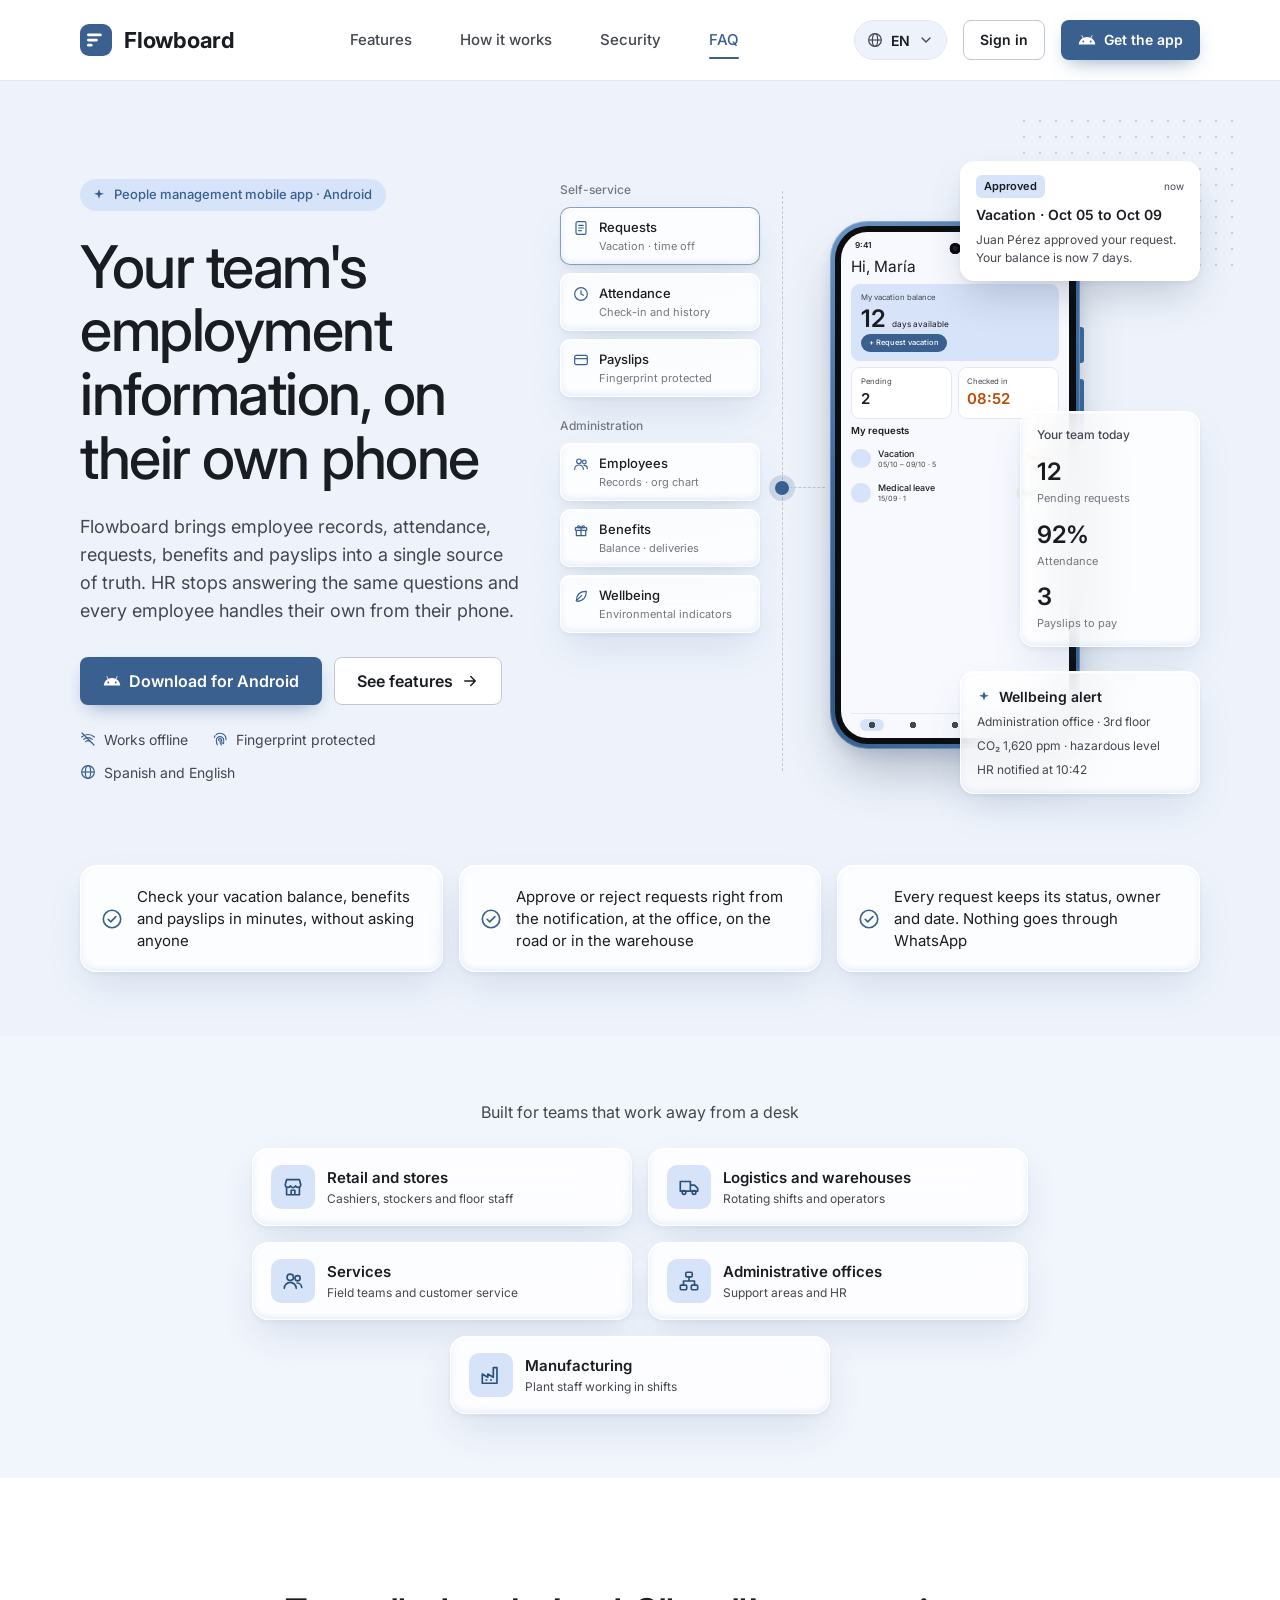
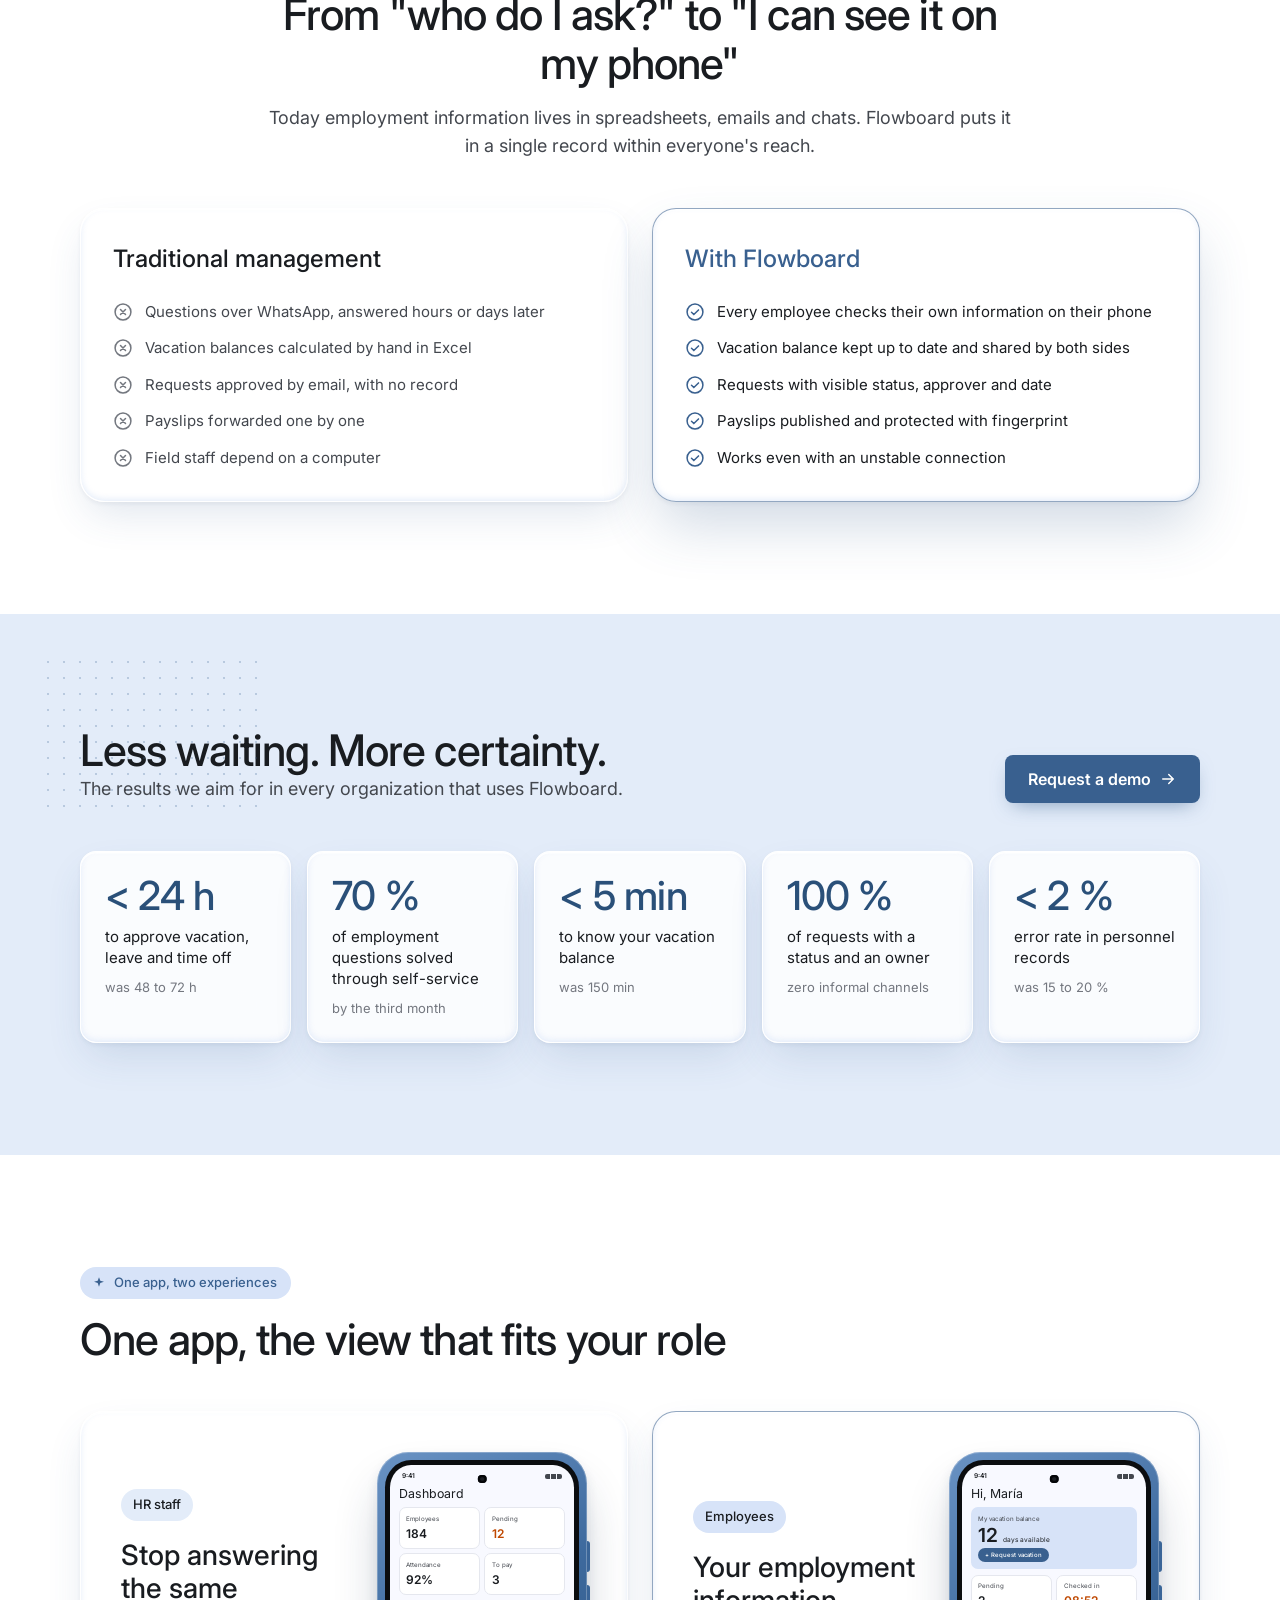
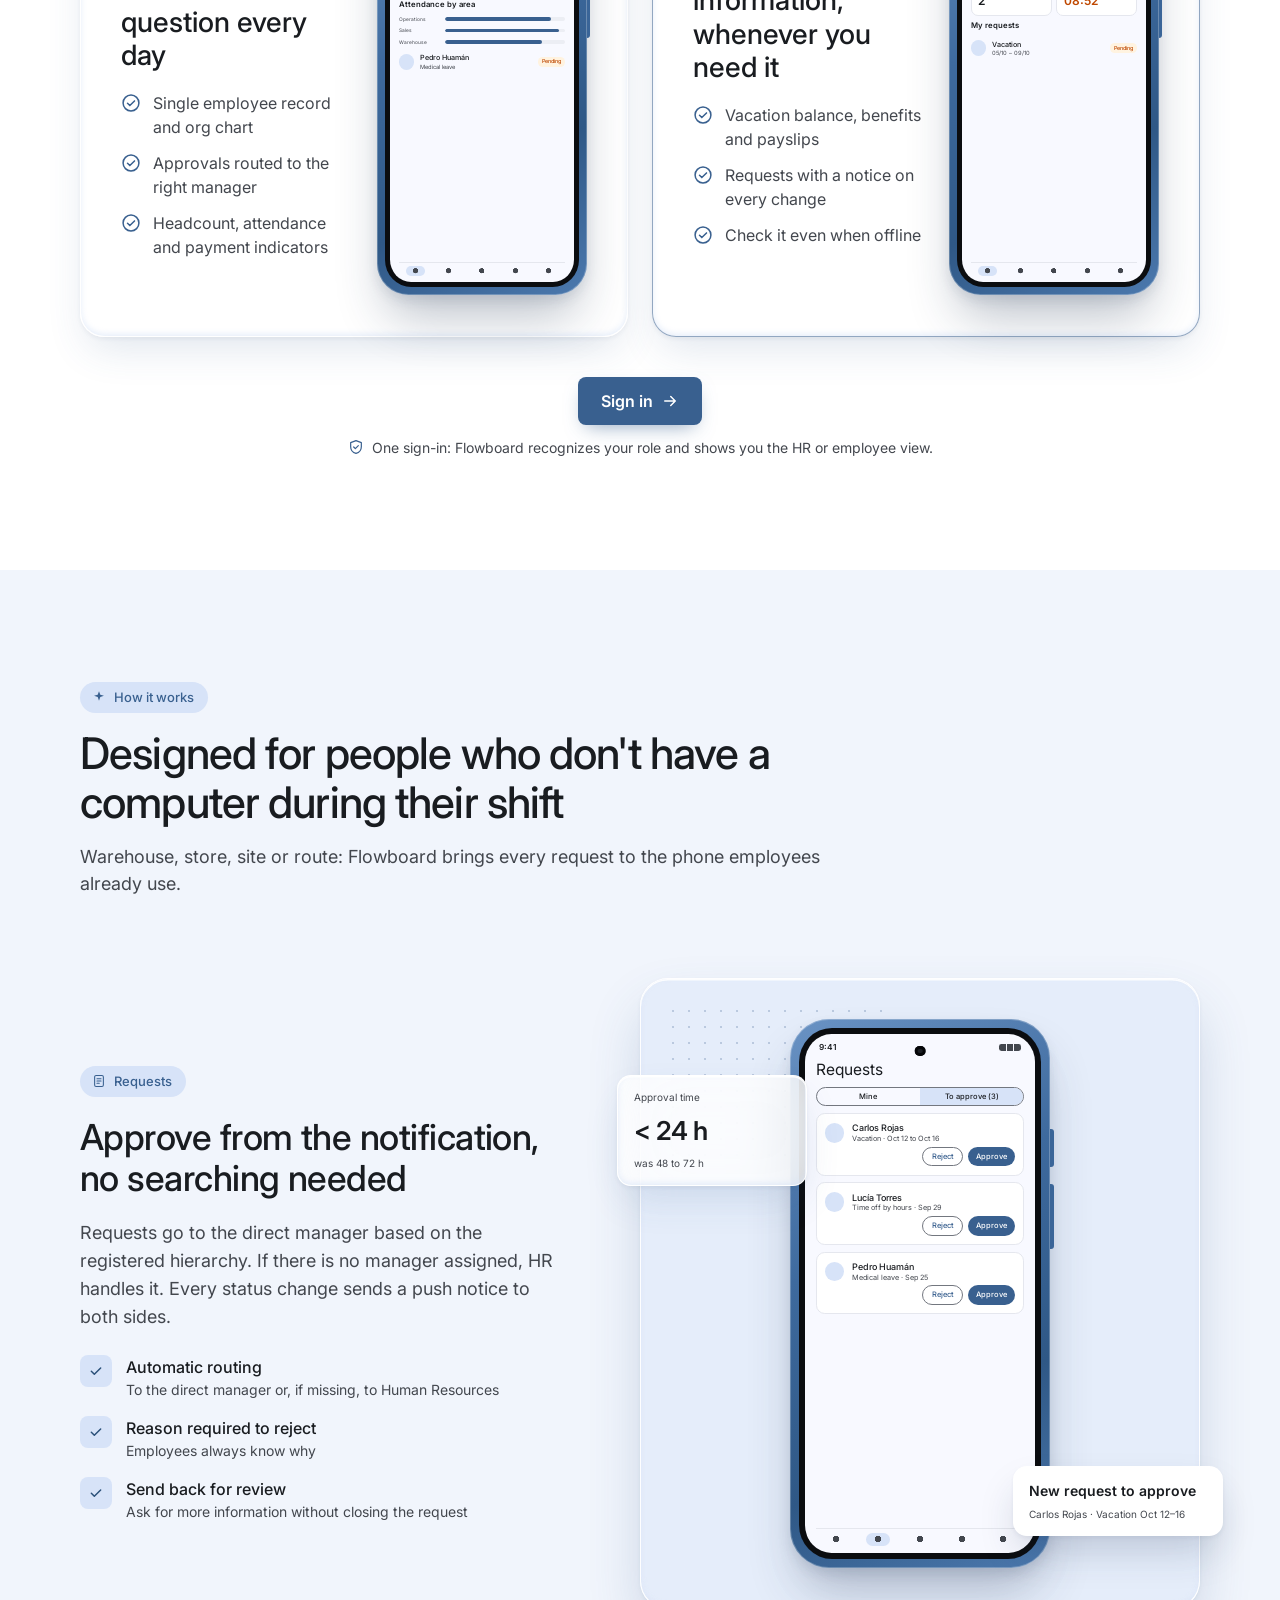
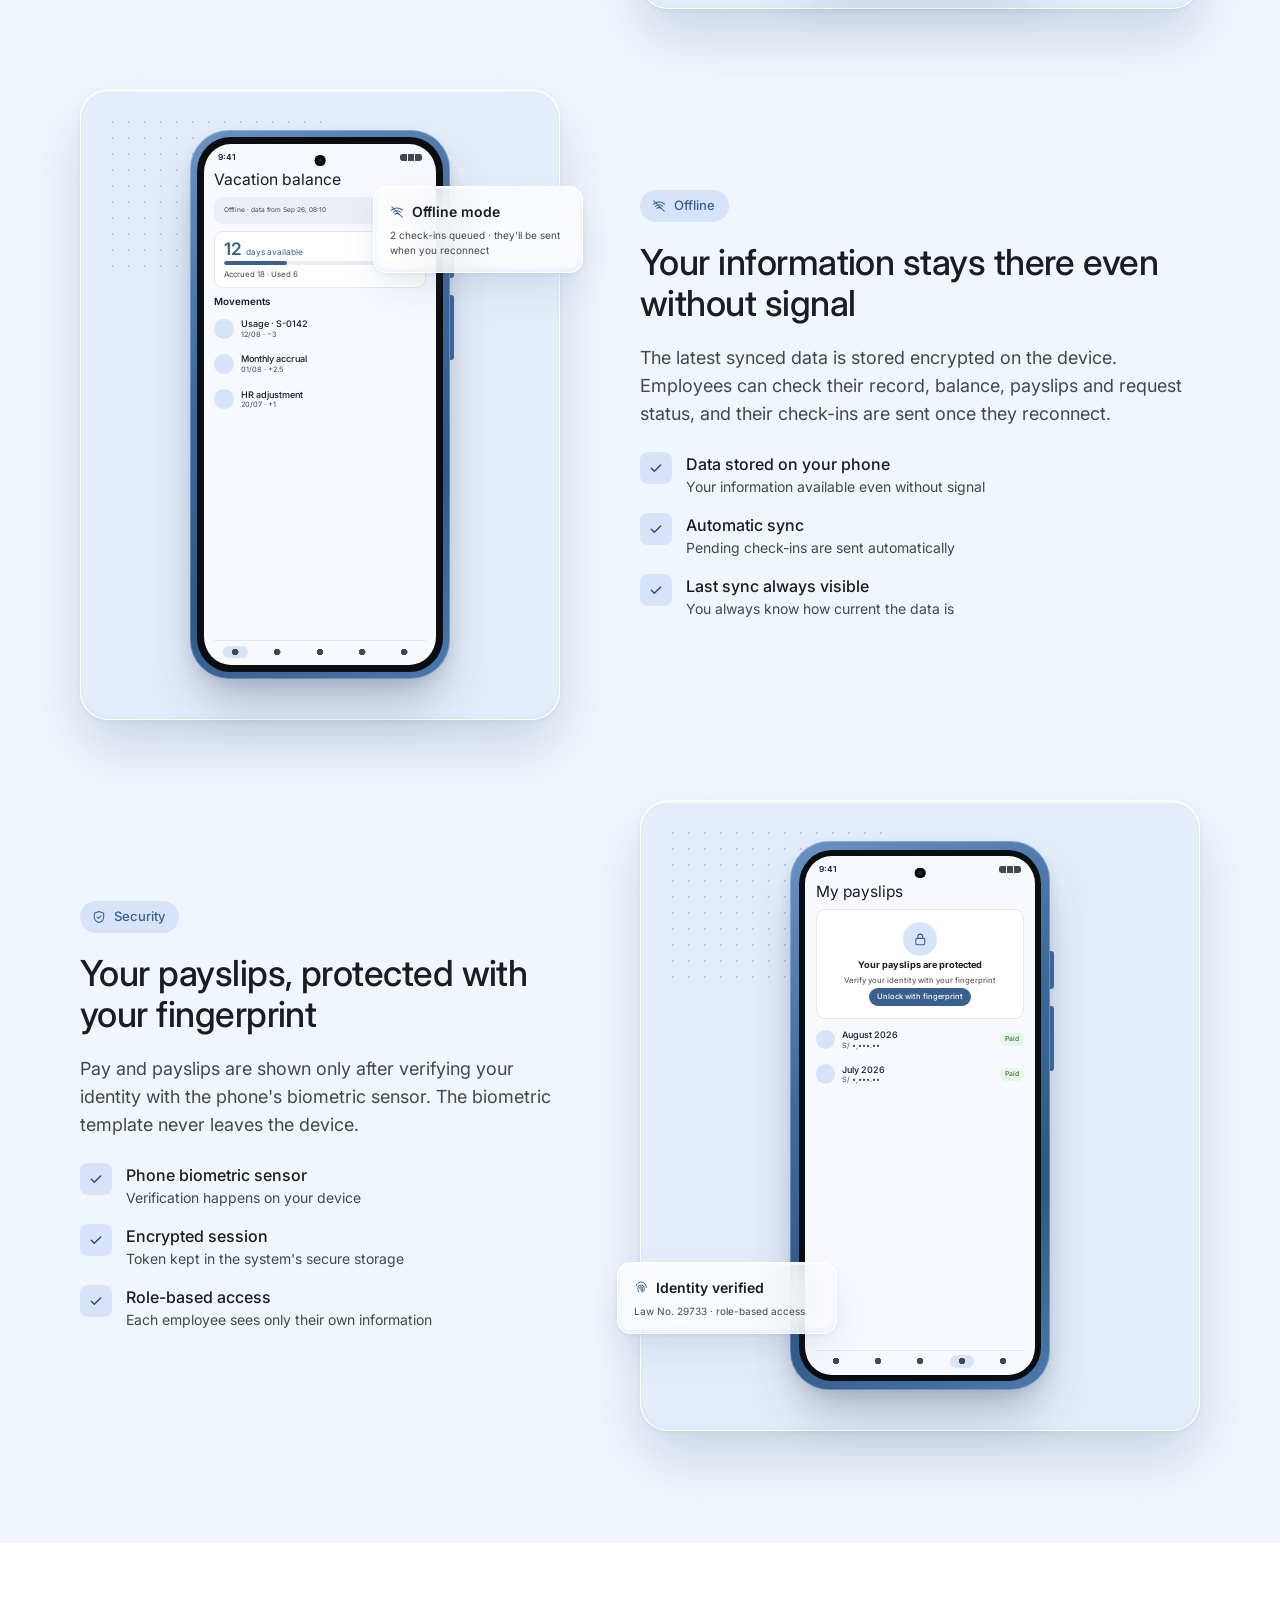
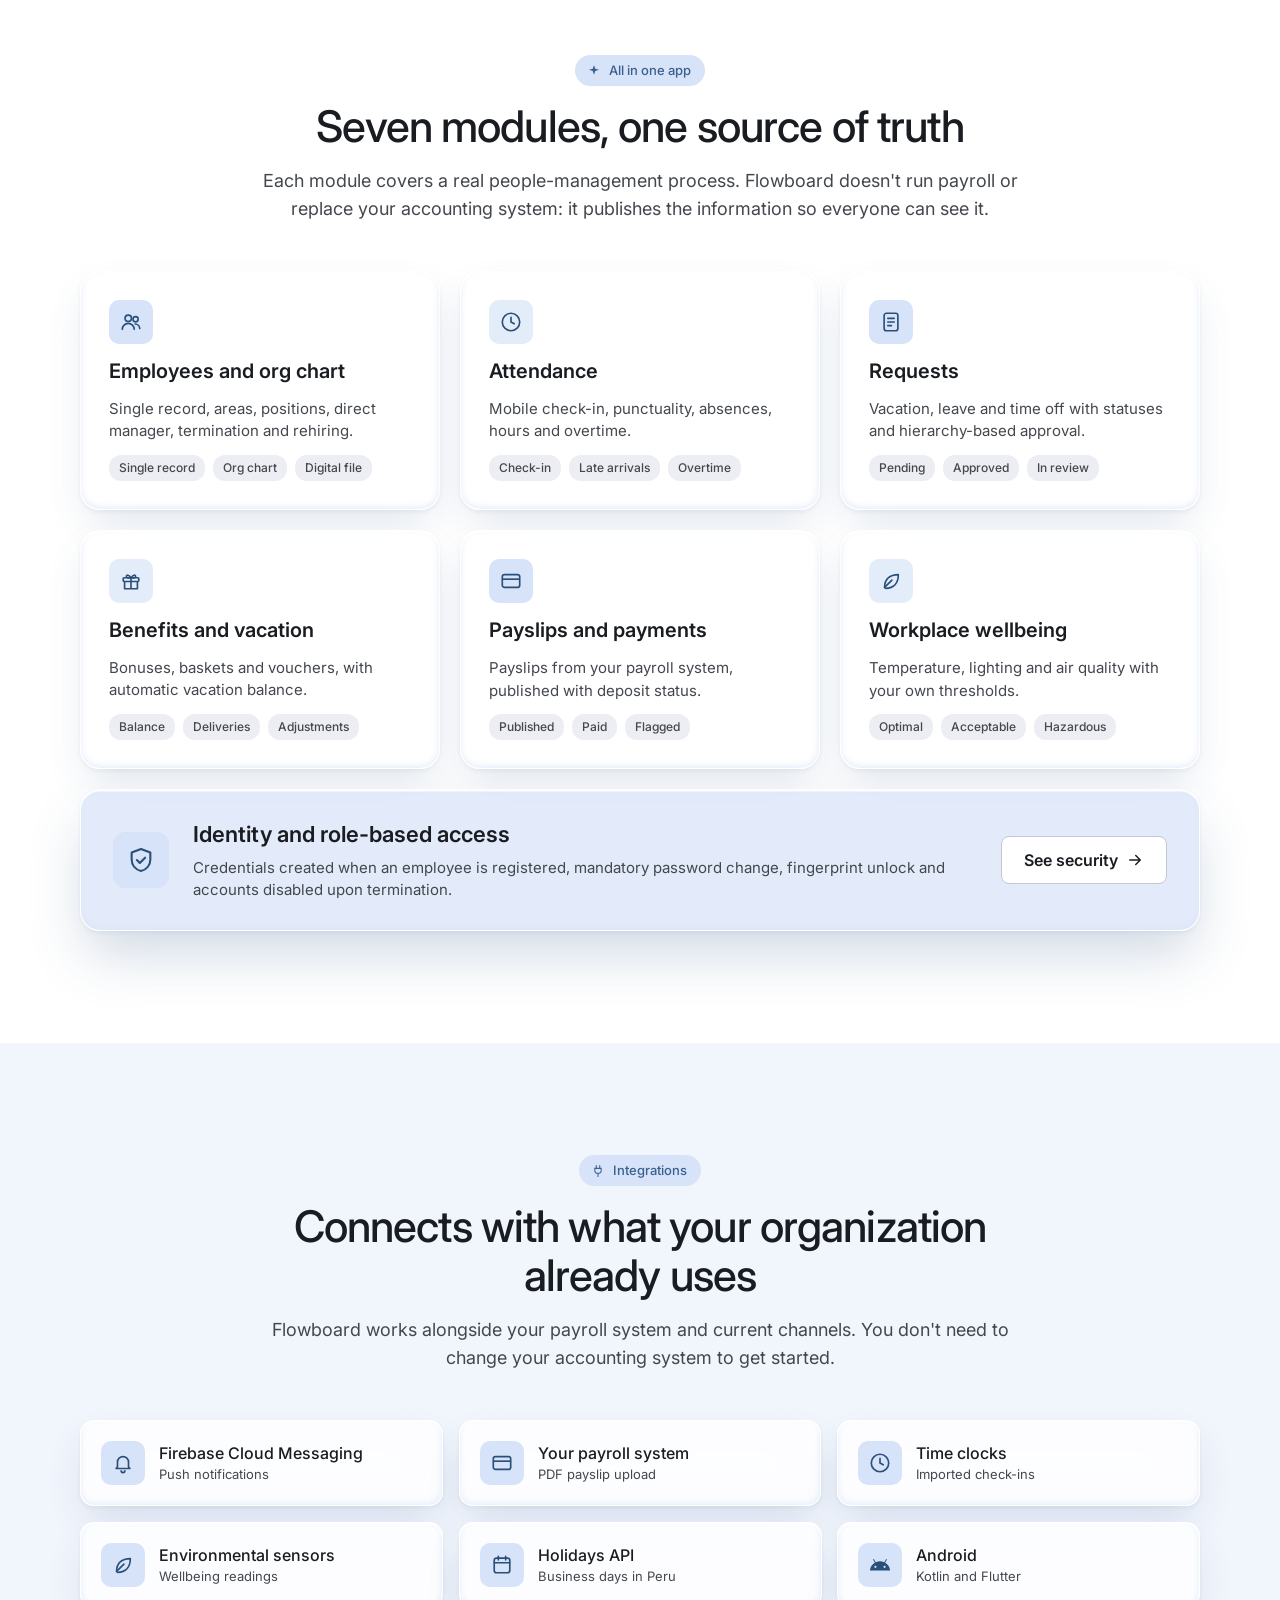
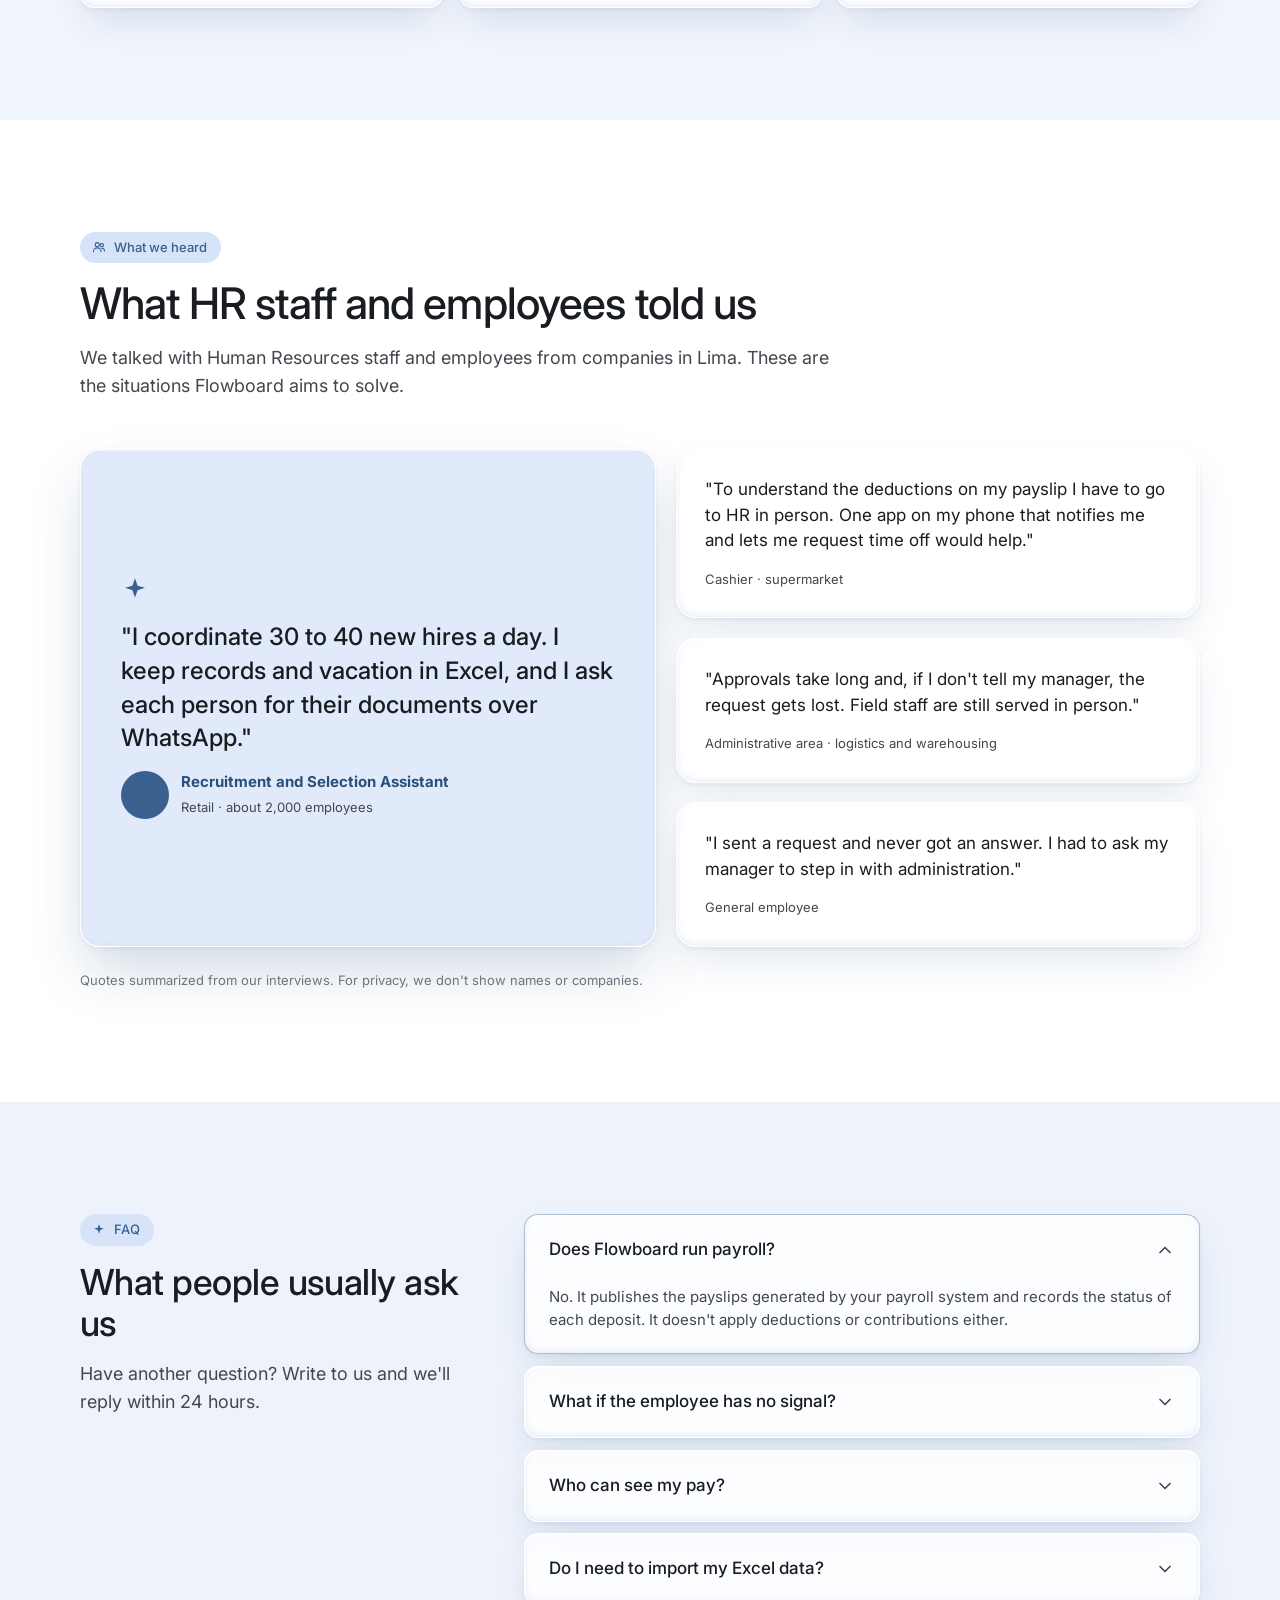
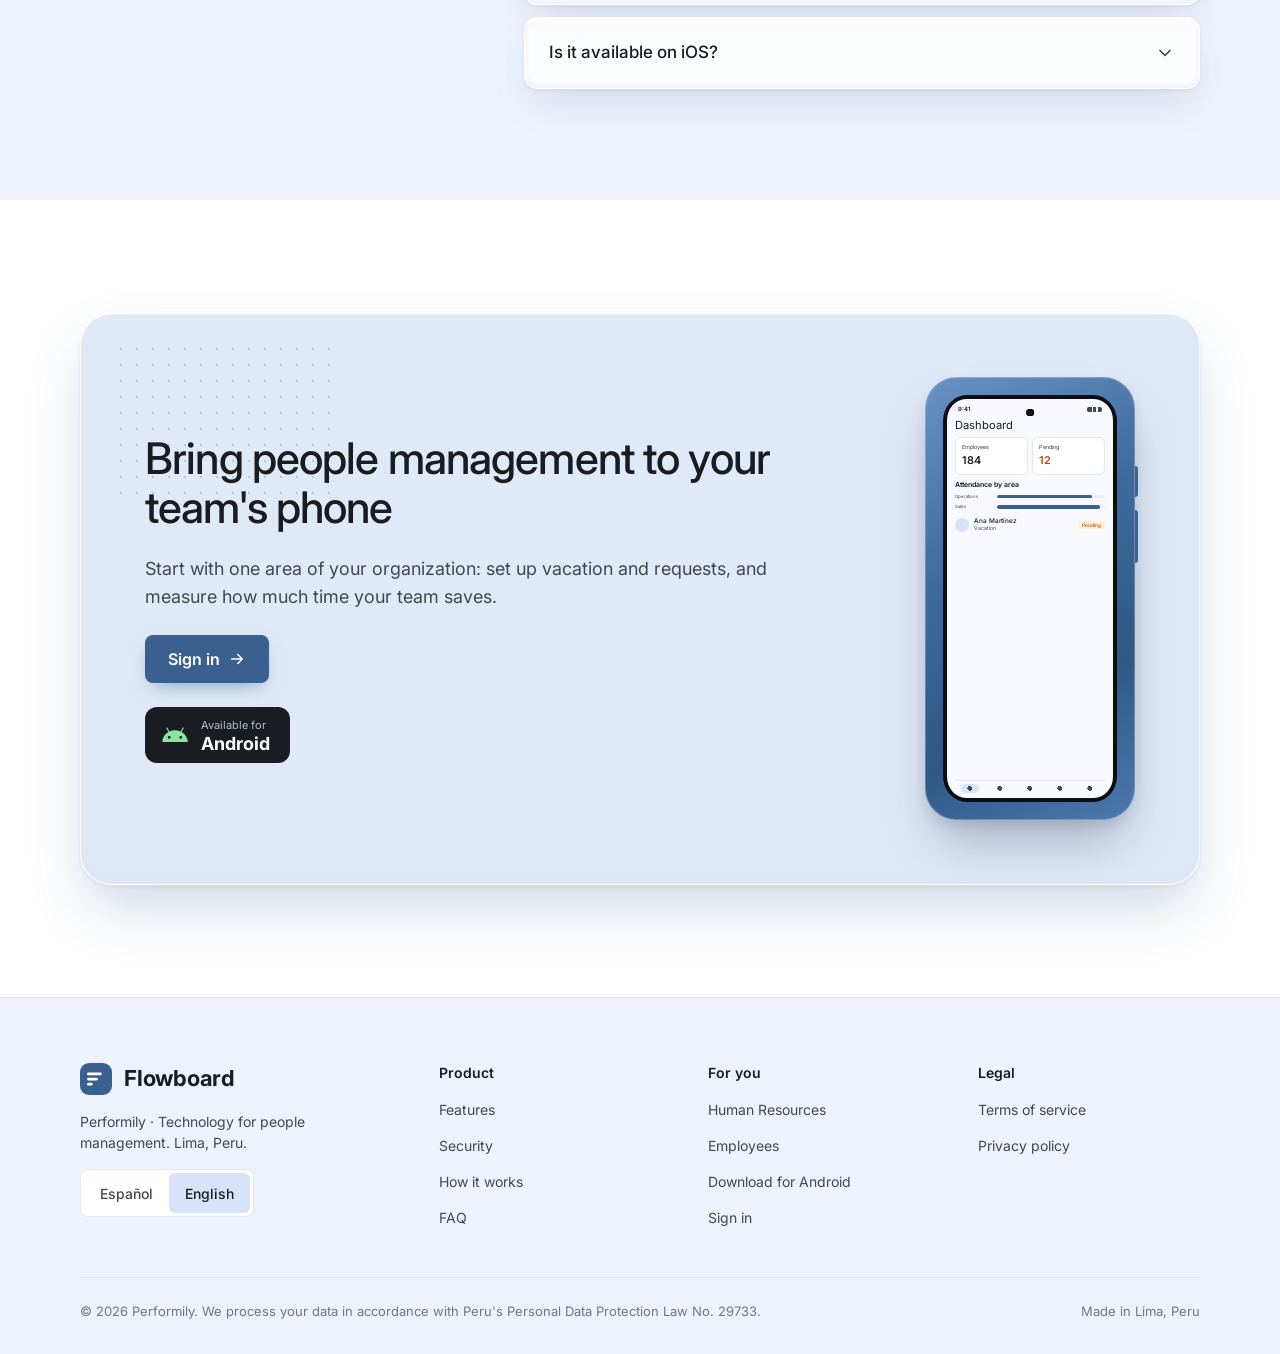
==== commit 2dc76067: "fix(header): prevent nav links from wrapping" ====
--- a/index.html
+++ b/index.html
@@ -530,28 +530,32 @@
     <section class="testimonials section section--white" aria-labelledby="testimonials-title">
       <div class="container">
         <div class="section-head">
-          <span class="eyebrow"><svg aria-hidden="true"><use href="#i-star"></use></svg><span data-i18n="testimonials.eyebrow">Testimonios</span></span>
-          <h2 class="title-lg" id="testimonials-title" data-i18n="testimonials.title">Por qué RR.HH. y colaboradores eligen Flowboard</h2>
+          <span class="eyebrow"><svg aria-hidden="true"><use href="#i-people"></use></svg><span data-i18n="testimonials.eyebrow">Lo que escuchamos</span></span>
+          <h2 class="title-lg" id="testimonials-title" data-i18n="testimonials.title">Lo que nos contaron RR.HH. y colaboradores</h2>
+          <p class="lead" data-i18n="testimonials.lead">Conversamos con personal de Recursos Humanos y colaboradores de empresas de Lima. Estas son las situaciones que Flowboard busca resolver.</p>
         </div>
         <div class="testimonials__grid">
           <figure class="quote quote--featured glass glass--strong">
             <svg class="quote__mark" aria-hidden="true"><use href="#i-sparkle"></use></svg>
-            <blockquote data-i18n="testimonials.q1">"Coordino entre 30 y 40 ingresos por día y todo vive en Excel y WhatsApp. Tener la ficha, las vacaciones y los accesos en un solo lugar me devuelve horas de la semana."</blockquote>
-            <figcaption><span class="quote__avatar" aria-hidden="true"></span><span><strong data-i18n="testimonials.q1Name">Asistente de RR.HH.</strong><small data-i18n="testimonials.q1Role">Empresa de retail · Lima</small></span></figcaption>
+            <blockquote data-i18n="testimonials.q1">"Coordino entre 30 y 40 ingresos al día. Los legajos y las vacaciones los llevo en Excel, y los documentos se los pido a cada persona por WhatsApp."</blockquote>
+            <figcaption><span class="quote__avatar" aria-hidden="true"></span><span><strong data-i18n="testimonials.q1Name">Asistente de Reclutamiento y Selección</strong><small data-i18n="testimonials.q1Role">Retail · cerca de 2,000 colaboradores</small></span></figcaption>
           </figure>
           <div class="testimonials__col">
             <figure class="quote glass">
-              <p class="quote__stars" data-i18n-attr="aria-label:testimonials.stars" aria-label="5 de 5 estrellas">★★★★★</p>
-              <blockquote data-i18n="testimonials.q2">"Para ver mi saldo de vacaciones tenía que preguntarle a mi jefe. Quiero una app en el celular que me avise cuando me aprueban."</blockquote>
-              <figcaption><small data-i18n="testimonials.q2Role">Colaboradora · cajera de supermercado</small></figcaption>
+              <blockquote data-i18n="testimonials.q2">"Si quiero entender los descuentos de mi boleta tengo que ir en persona a RR.HH. Me serviría una sola app en el celular que me avise y me deje pedir permisos."</blockquote>
+              <figcaption><small data-i18n="testimonials.q2Role">Cajera · supermercado</small></figcaption>
             </figure>
             <figure class="quote glass">
-              <p class="quote__stars" data-i18n-attr="aria-label:testimonials.stars" aria-label="5 de 5 estrellas">★★★★★</p>
-              <blockquote data-i18n="testimonials.q3">"Envié una solicitud y nunca supe en qué estado quedó. Tuve que pedirle a mi jefe que intercediera."</blockquote>
-              <figcaption><small data-i18n="testimonials.q3Role">Colaborador · sector logística</small></figcaption>
-            </figure>
-          </div>
-        </div>
+              <blockquote data-i18n="testimonials.q3">"Las aprobaciones se demoran y, si no le aviso a mi jefe, el trámite se traspapela. Al personal de campo todavía lo atienden de forma presencial."</blockquote>
+              <figcaption><small data-i18n="testimonials.q3Role">Área administrativa · logística y almacenamiento</small></figcaption>
+            </figure>
+            <figure class="quote glass">
+              <blockquote data-i18n="testimonials.q4">"Envié una solicitud y nunca tuve respuesta. Tuve que pedirle a mi jefe que intercediera con administración."</blockquote>
+              <figcaption><small data-i18n="testimonials.q4Role">Colaborador general</small></figcaption>
+            </figure>
+          </div>
+        </div>
+        <p class="testimonials__note" data-i18n="testimonials.note">Frases resumidas de nuestras entrevistas. Por privacidad, no mostramos nombres ni empresas.</p>
       </div>
     </section>
 
@@ -711,4 +715,4 @@
   <script src="assets/i18n/footer.i18n.js"></script>
   <script src="assets/js/animations.js"></script>
 </body>
-</html>
+</html>
--- a/assets/css/header.css
+++ b/assets/css/header.css
@@ -1,8 +1,3 @@
-/* ==========================================================================
-   header.css — barra superior, selector de idioma y menú móvil
-   Rama: feature/landing-header-navbar · US53 · US55 · US57
-   ========================================================================== */
-
 .site-header {
   position: sticky;
   top: 0;
@@ -23,7 +18,6 @@
   height: var(--header-height);
 }
 
-/* Marca */
 .brand {
   display: inline-flex;
   align-items: center;
@@ -35,7 +29,6 @@
 }
 .brand img { width: 32px; height: 32px; }
 
-/* Navegación */
 .main-nav__list {
   display: flex;
   align-items: center;
@@ -44,6 +37,7 @@
 .main-nav__list a {
   position: relative;
   display: inline-block;
+  white-space: nowrap;
   padding: 6px 2px;
   font-size: 15px;
   font-weight: 500;
@@ -71,7 +65,6 @@
   gap: 16px;
 }
 
-/* Selector de idioma */
 .lang-select { position: relative; }
 
 .lang-select__trigger {
@@ -117,7 +110,6 @@
 .lang-select__menu svg { width: 16px; height: 16px; color: var(--color-primary); visibility: hidden; }
 .lang-select__menu button[aria-checked="true"] svg { visibility: visible; }
 
-/* Botón de menú (solo móvil) */
 .menu-toggle {
   display: none;
   place-items: center;
@@ -132,7 +124,6 @@
 .menu-toggle[aria-expanded="true"] .menu-toggle__open { display: none; }
 .menu-toggle[aria-expanded="true"] .menu-toggle__close { display: block; }
 
-/* Menú móvil */
 .mobile-menu {
   padding: var(--space-1) var(--space-3) var(--space-3);
   border-top: 1px solid var(--color-divider);
@@ -157,7 +148,6 @@
   margin-top: var(--space-3);
 }
 
-/* Interruptor de idioma (menú móvil y footer) */
 .lang-toggle {
   display: inline-flex;
   padding: 3px;
@@ -182,7 +172,6 @@
   color: var(--color-text);
 }
 
-/* Responsive */
 @media (max-width: 1023px) {
   .main-nav,
   .hide-mobile { display: none; }
@@ -194,4 +183,4 @@
 
 @media (min-width: 1024px) {
   .mobile-menu { display: none !important; }
-}
+}
--- a/assets/css/closing.css
+++ b/assets/css/closing.css
@@ -16,7 +16,7 @@
 .quote figcaption { display: flex; align-items: center; gap: 12px; }
 .quote figcaption strong { display: block; font-size: 15px; color: var(--color-primary-dark); }
 .quote figcaption small { font-size: 13px; color: var(--color-text-2); }
-.quote__stars { color: #E0A800; letter-spacing: 3px; font-size: 14px; }
+.testimonials__note { margin-top: var(--space-3); font-size: 13px; color: var(--color-text-3); }
 
 .quote--featured {
   justify-content: center;
@@ -98,4 +98,4 @@
   .quote--featured blockquote { font-size: 19px; }
   .cta__band { padding: var(--space-3); border-radius: 24px; }
   .cta__copy .btn { width: 100%; }
-}
+}
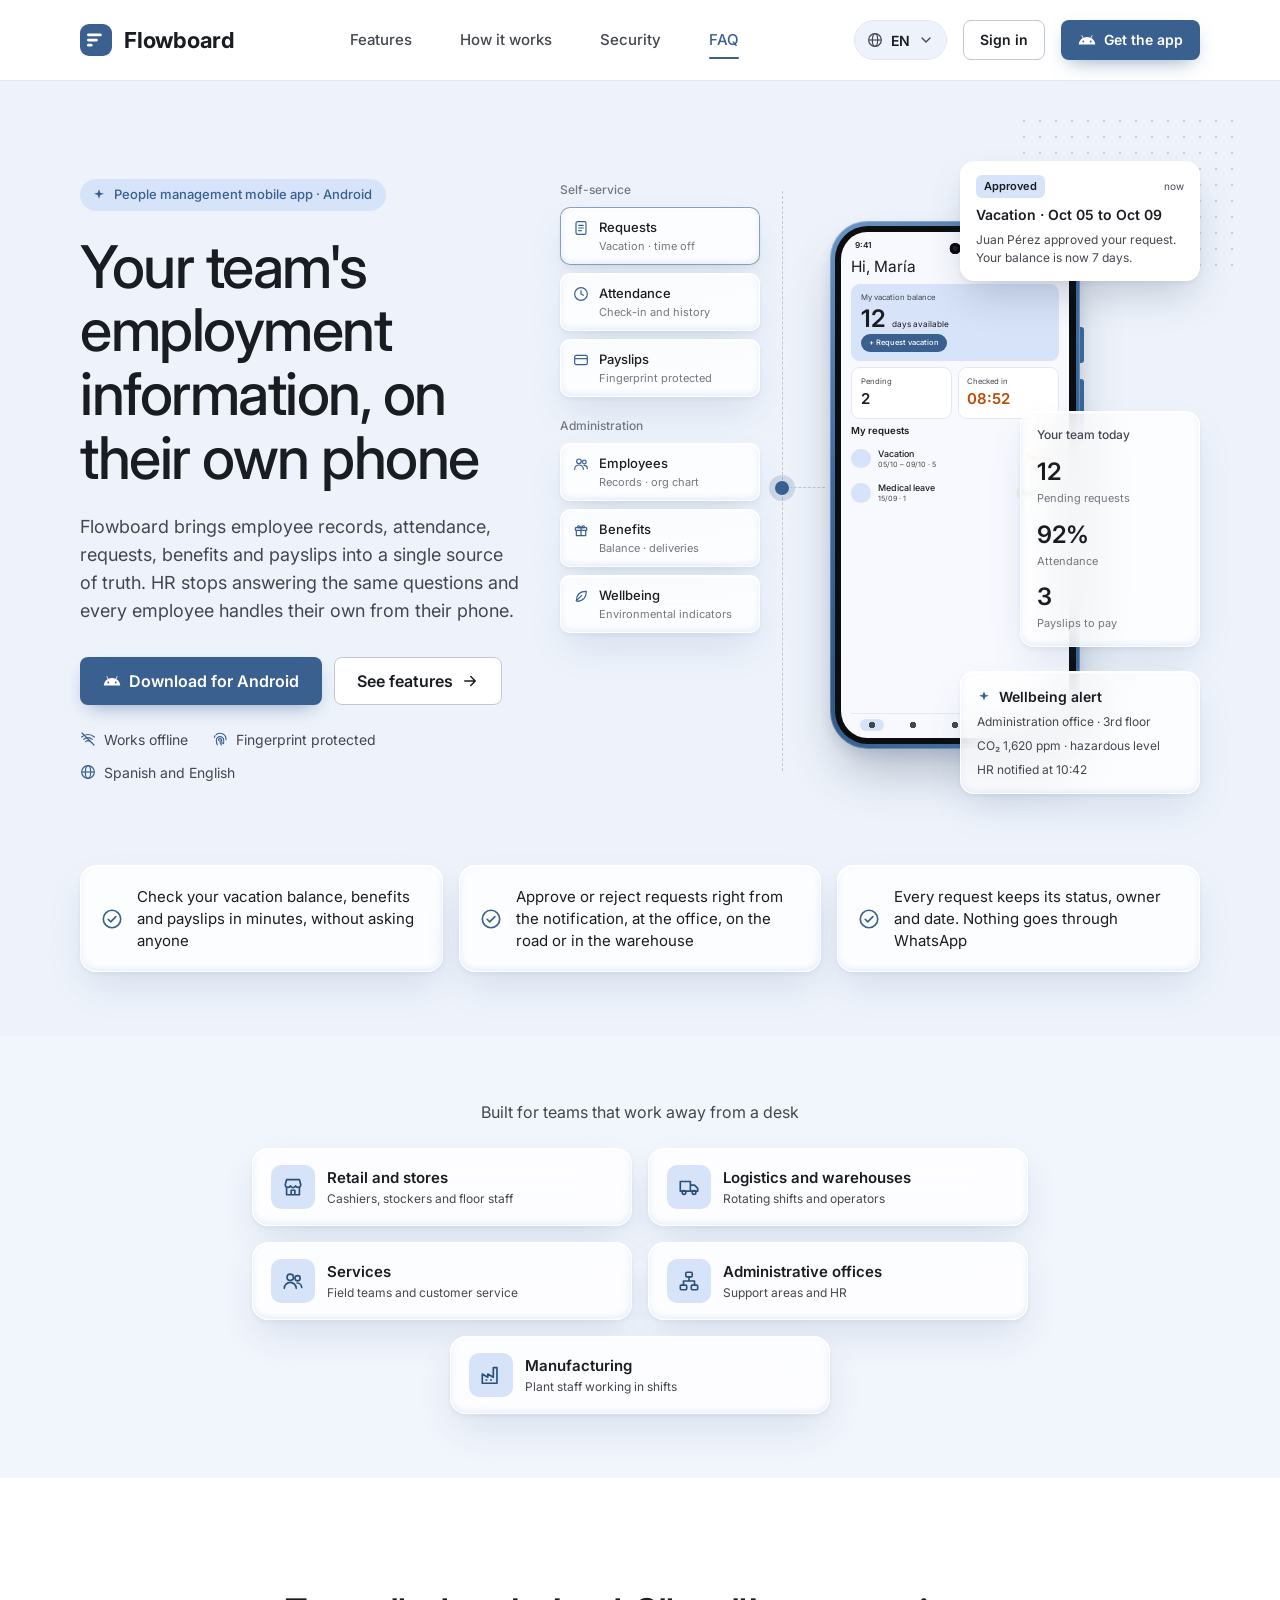
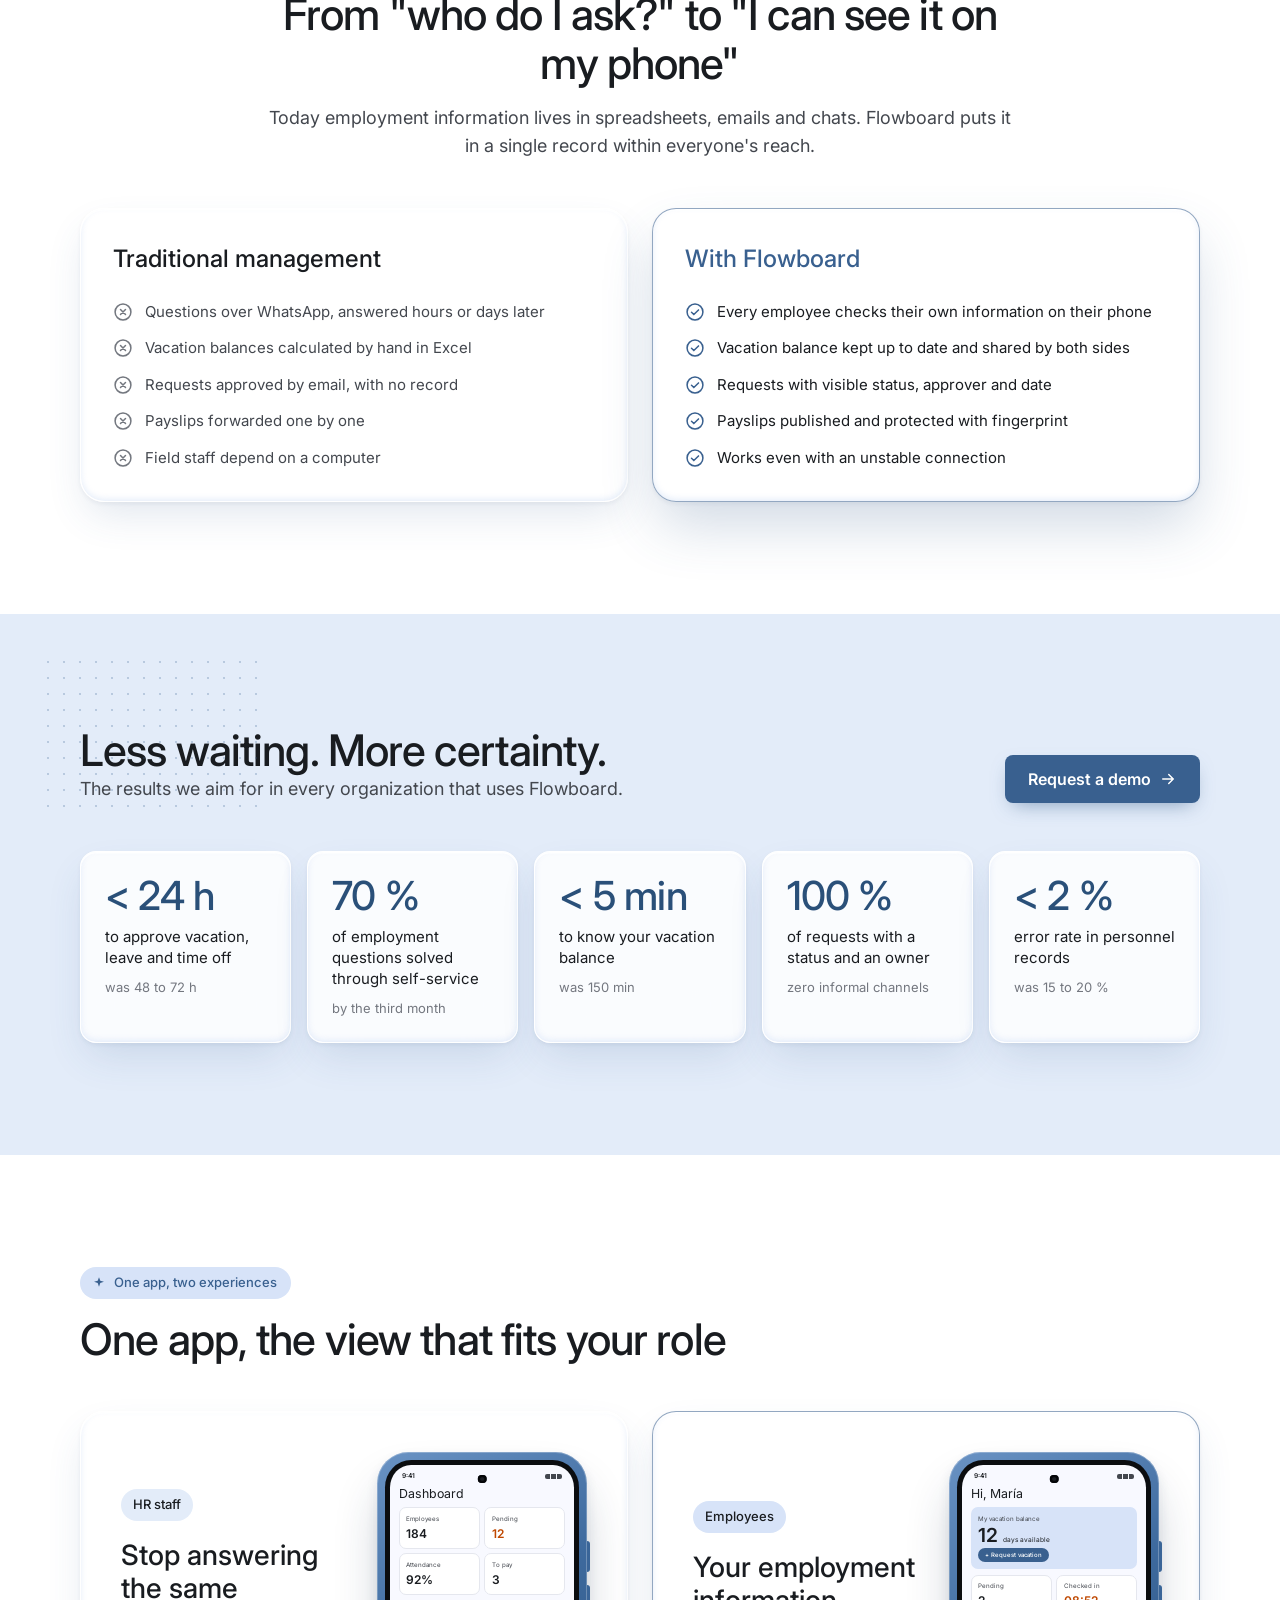
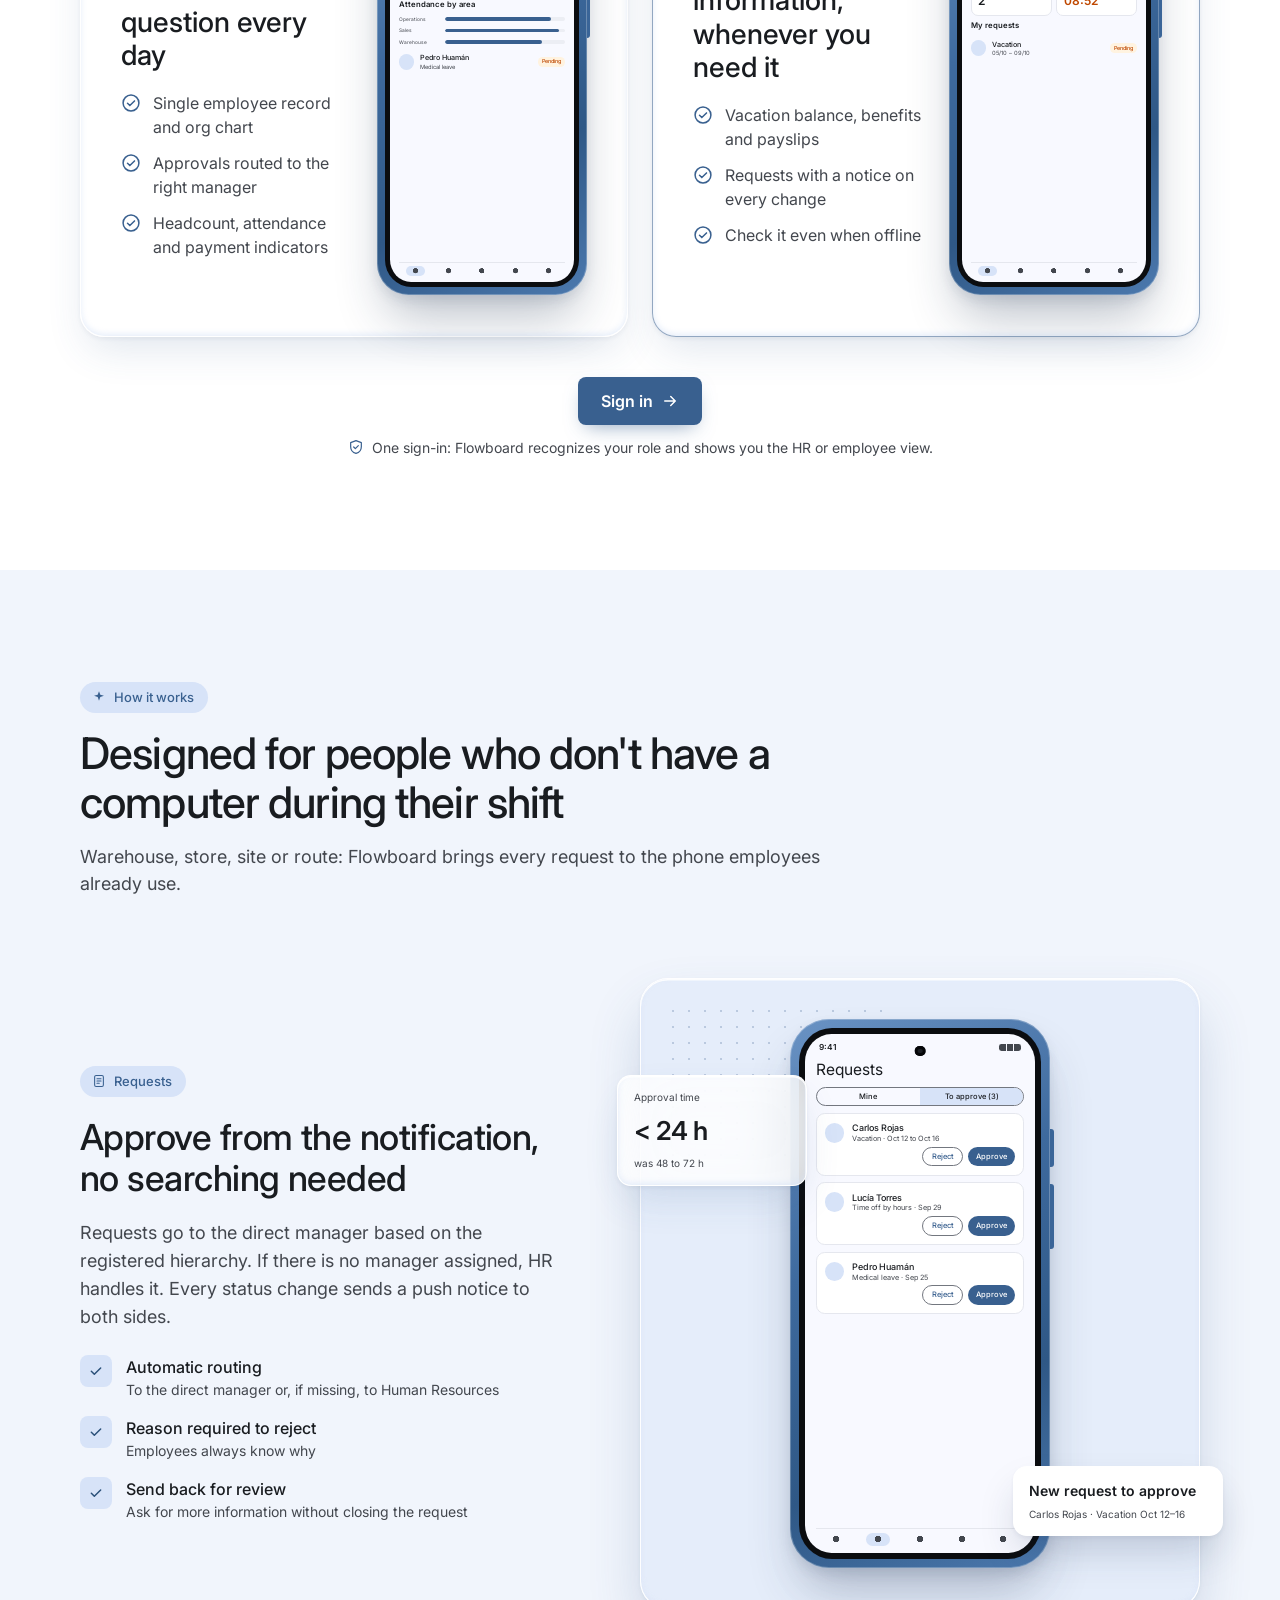
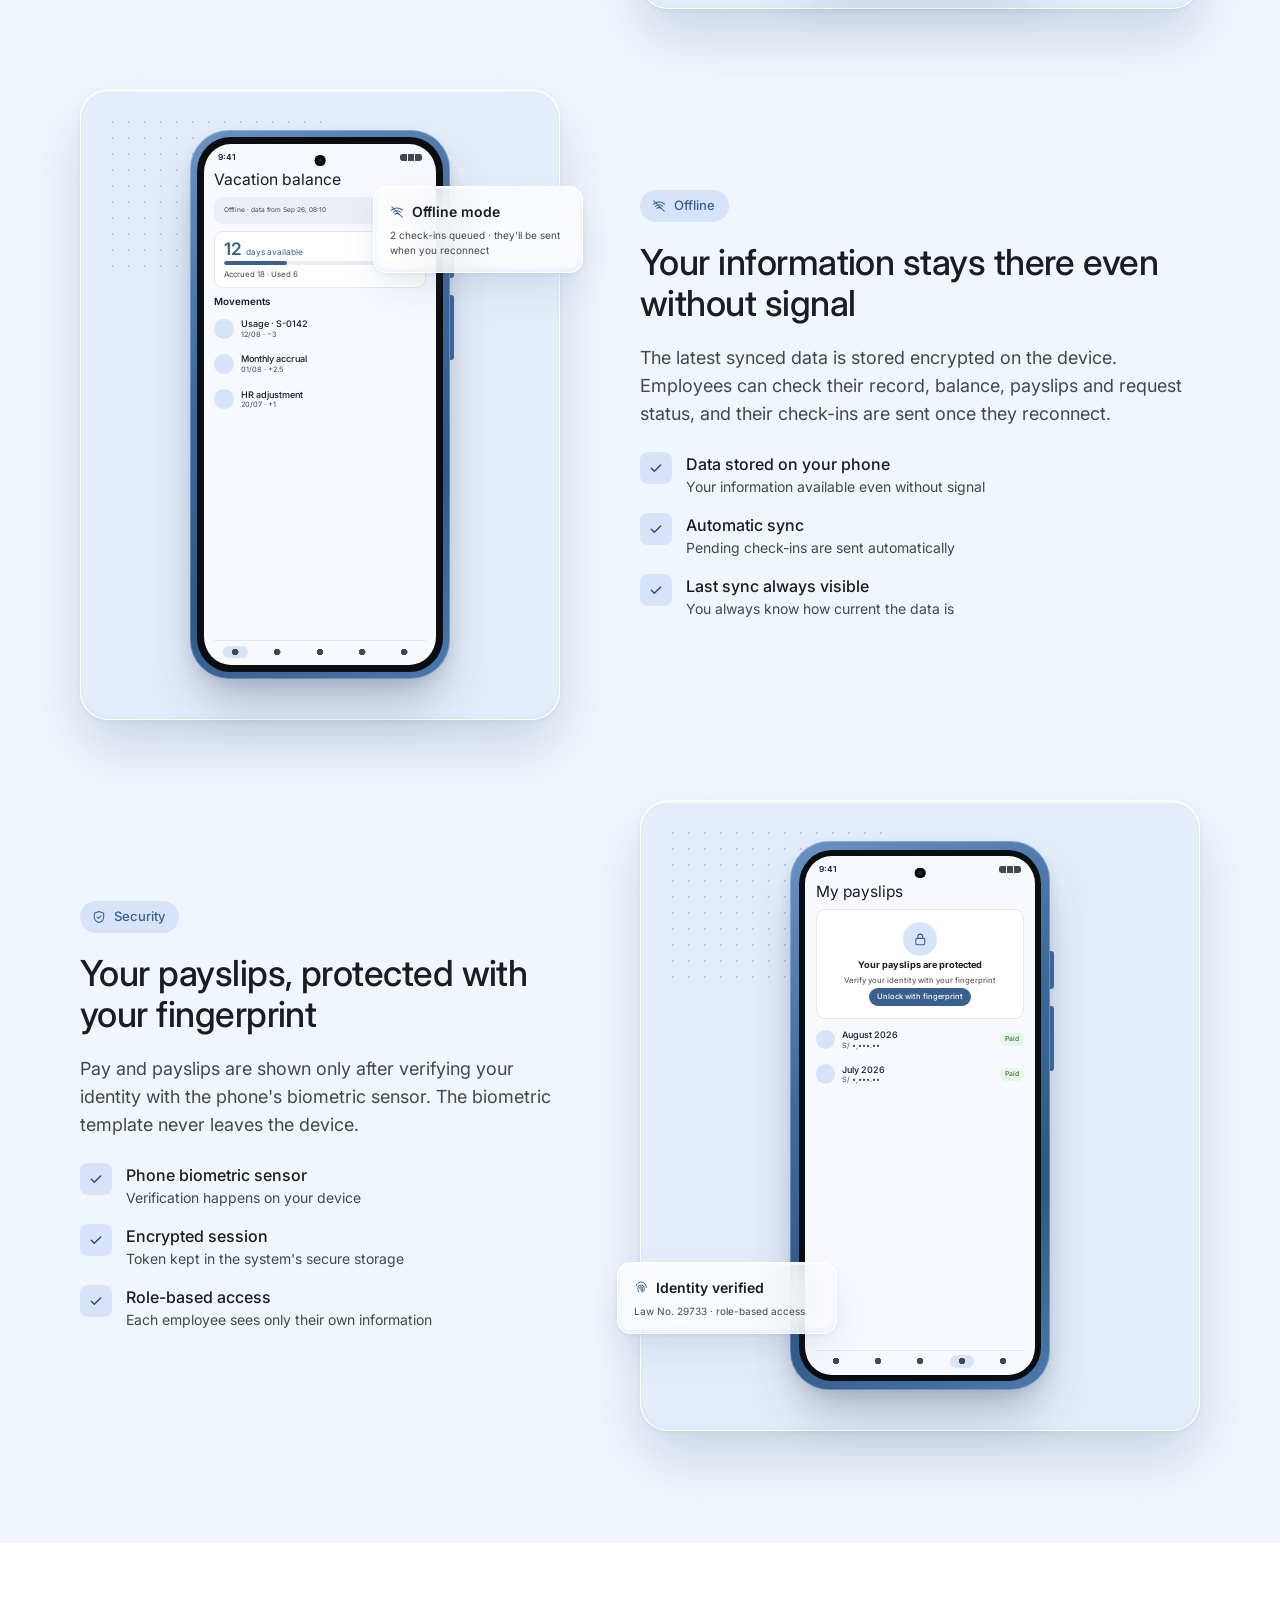
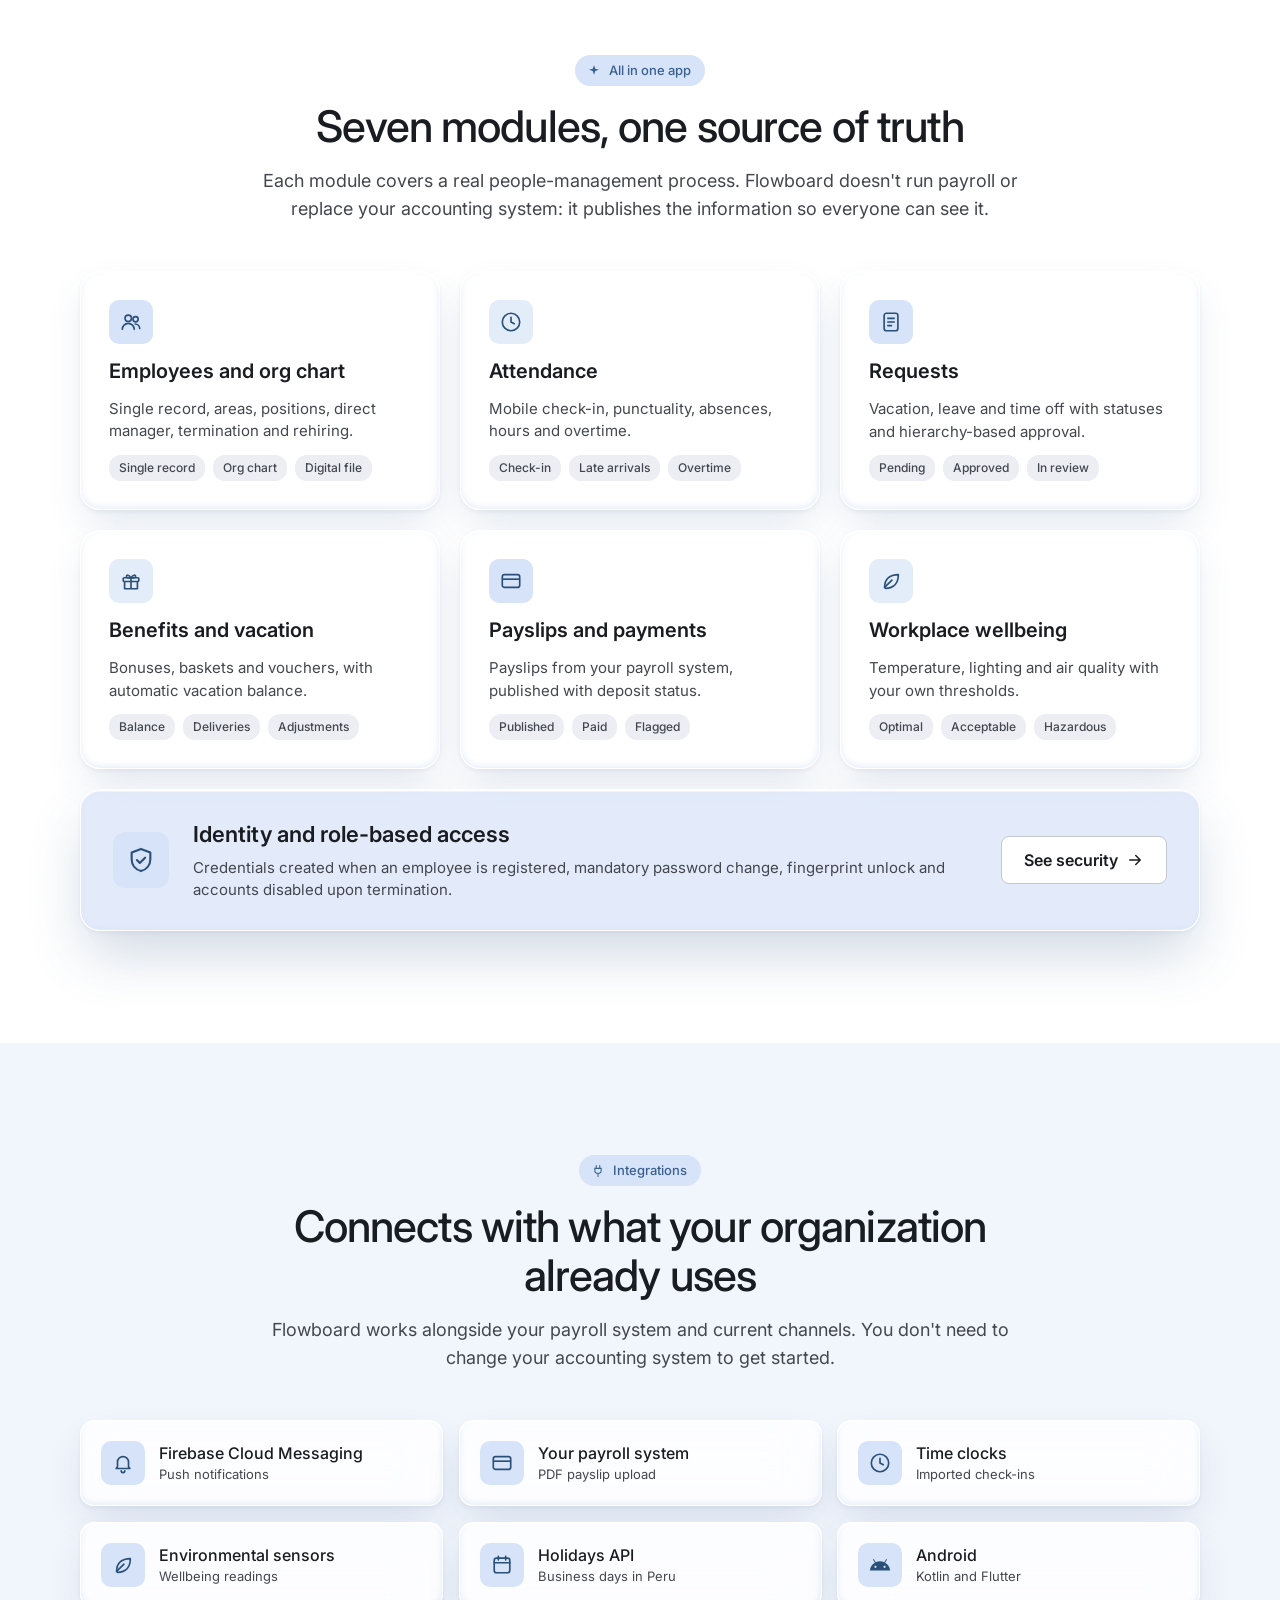
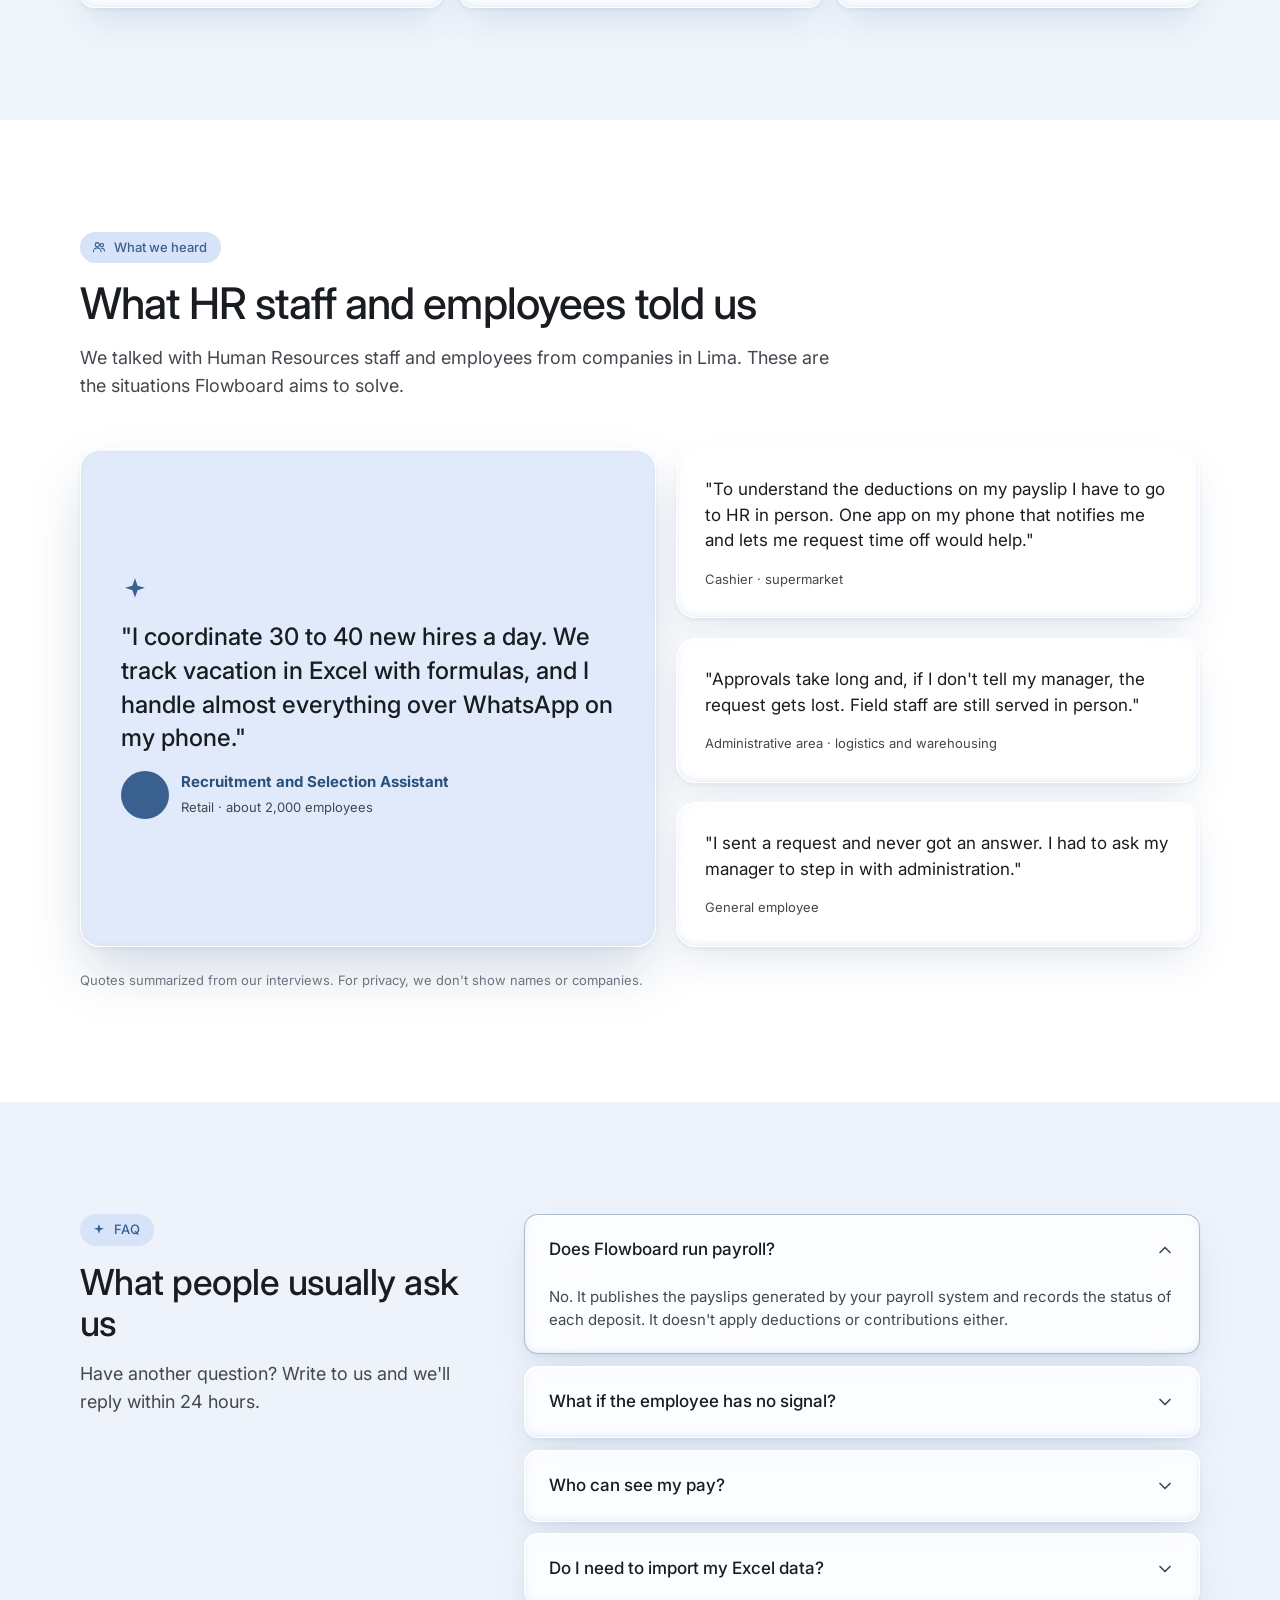
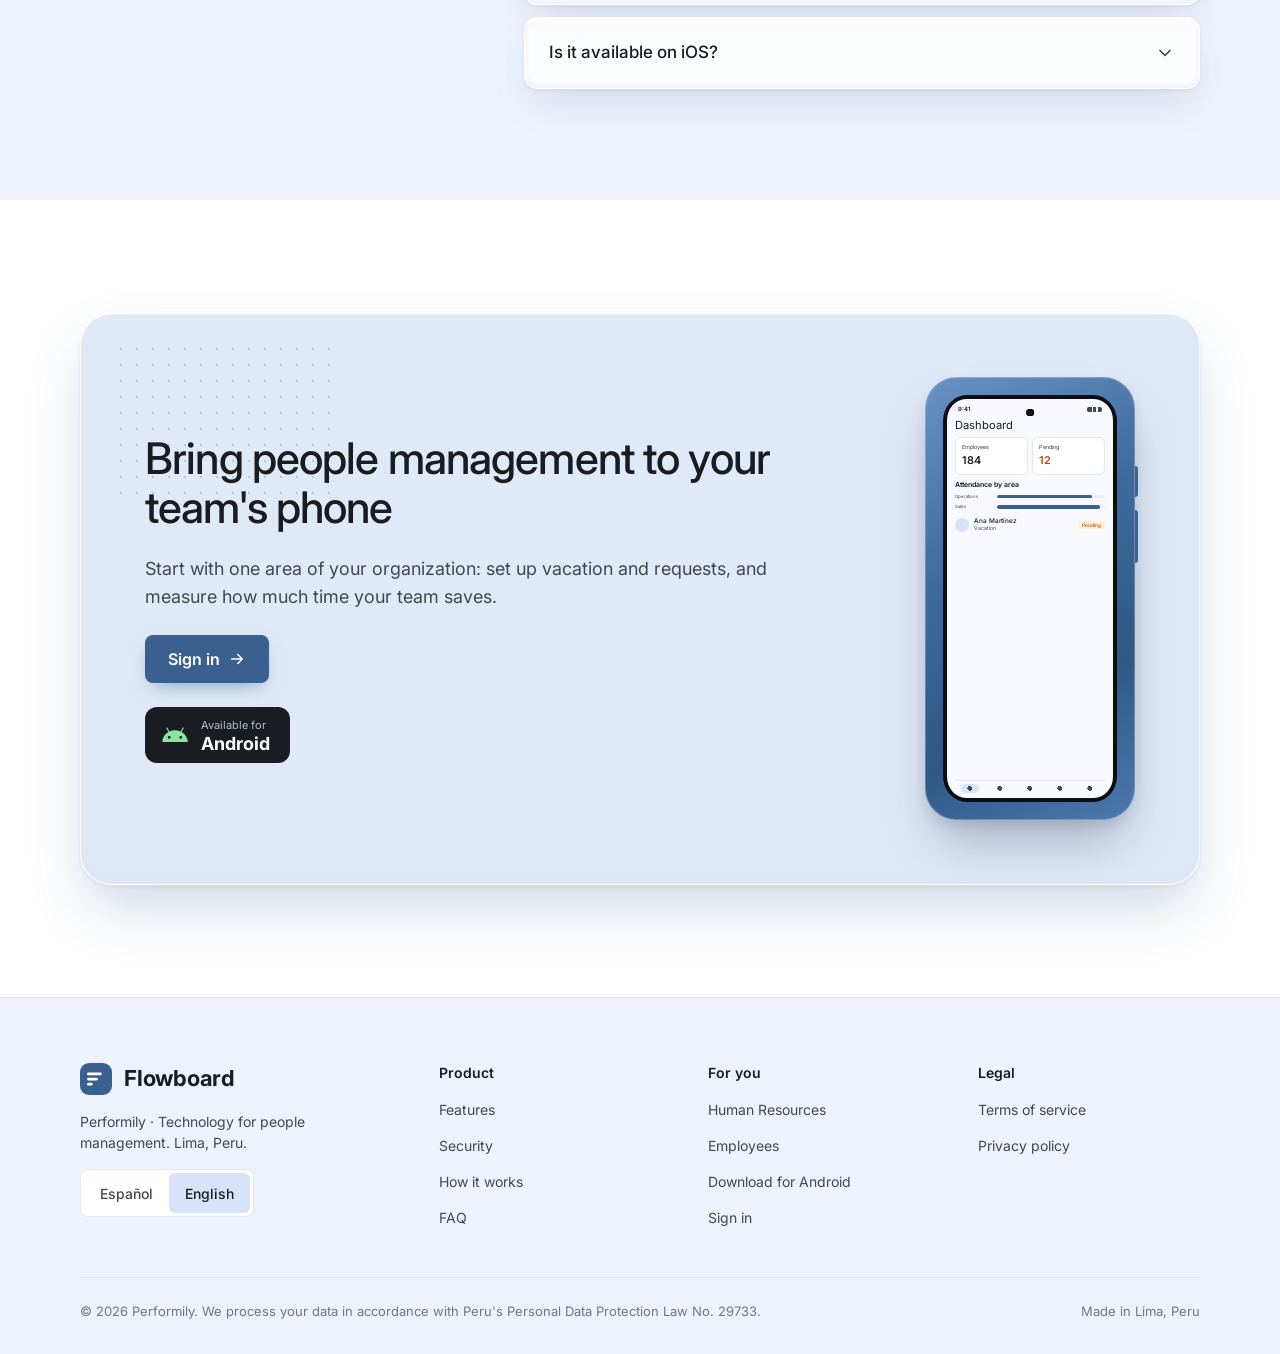
==== commit 2d37cba2: "fix(testimonials): align featured quote with interview record" ====
--- a/index.html
+++ b/index.html
@@ -537,7 +537,7 @@
         <div class="testimonials__grid">
           <figure class="quote quote--featured glass glass--strong">
             <svg class="quote__mark" aria-hidden="true"><use href="#i-sparkle"></use></svg>
-            <blockquote data-i18n="testimonials.q1">"Coordino entre 30 y 40 ingresos al día. Los legajos y las vacaciones los llevo en Excel, y los documentos se los pido a cada persona por WhatsApp."</blockquote>
+              <blockquote data-i18n="testimonials.q1">"Coordino entre 30 y 40 ingresos al día. Las vacaciones las controlamos en Excel con fórmulas y casi todo lo coordino por WhatsApp desde el celular."</blockquote>
             <figcaption><span class="quote__avatar" aria-hidden="true"></span><span><strong data-i18n="testimonials.q1Name">Asistente de Reclutamiento y Selección</strong><small data-i18n="testimonials.q1Role">Retail · cerca de 2,000 colaboradores</small></span></figcaption>
           </figure>
           <div class="testimonials__col">
